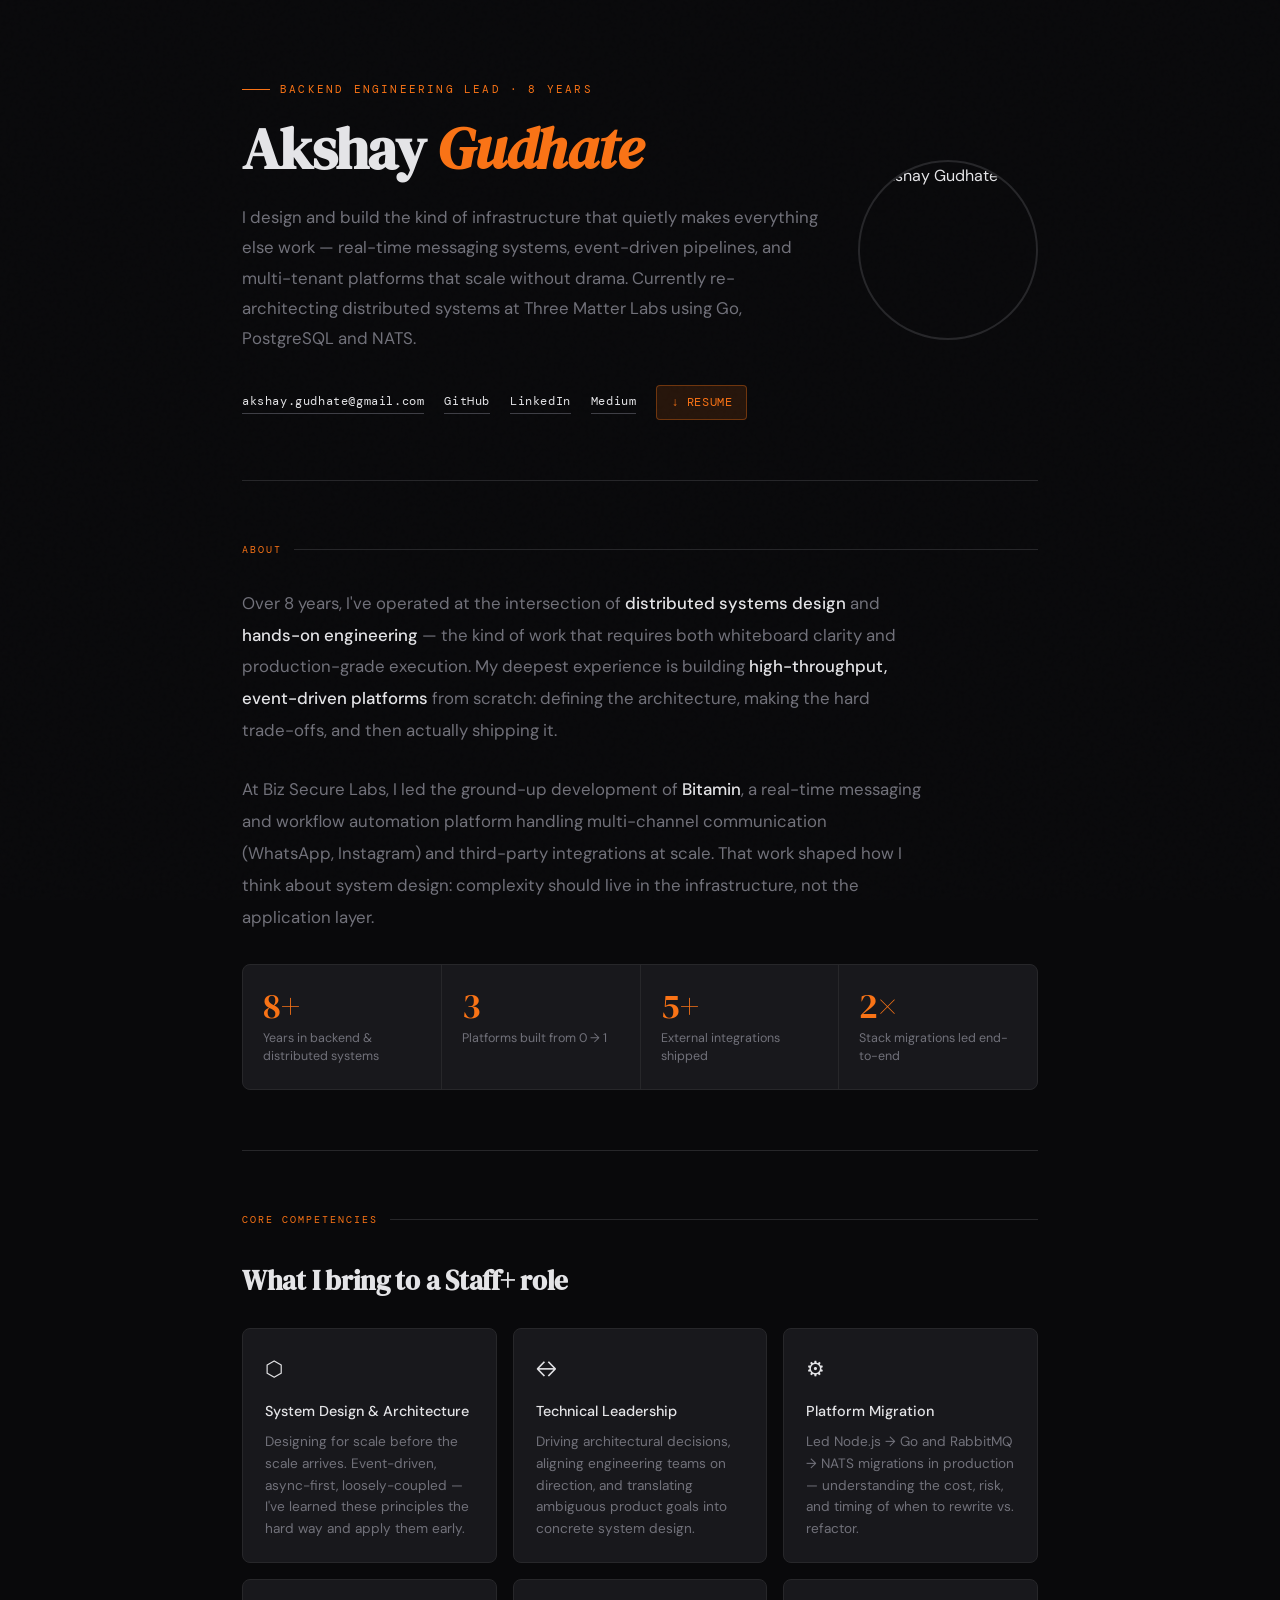
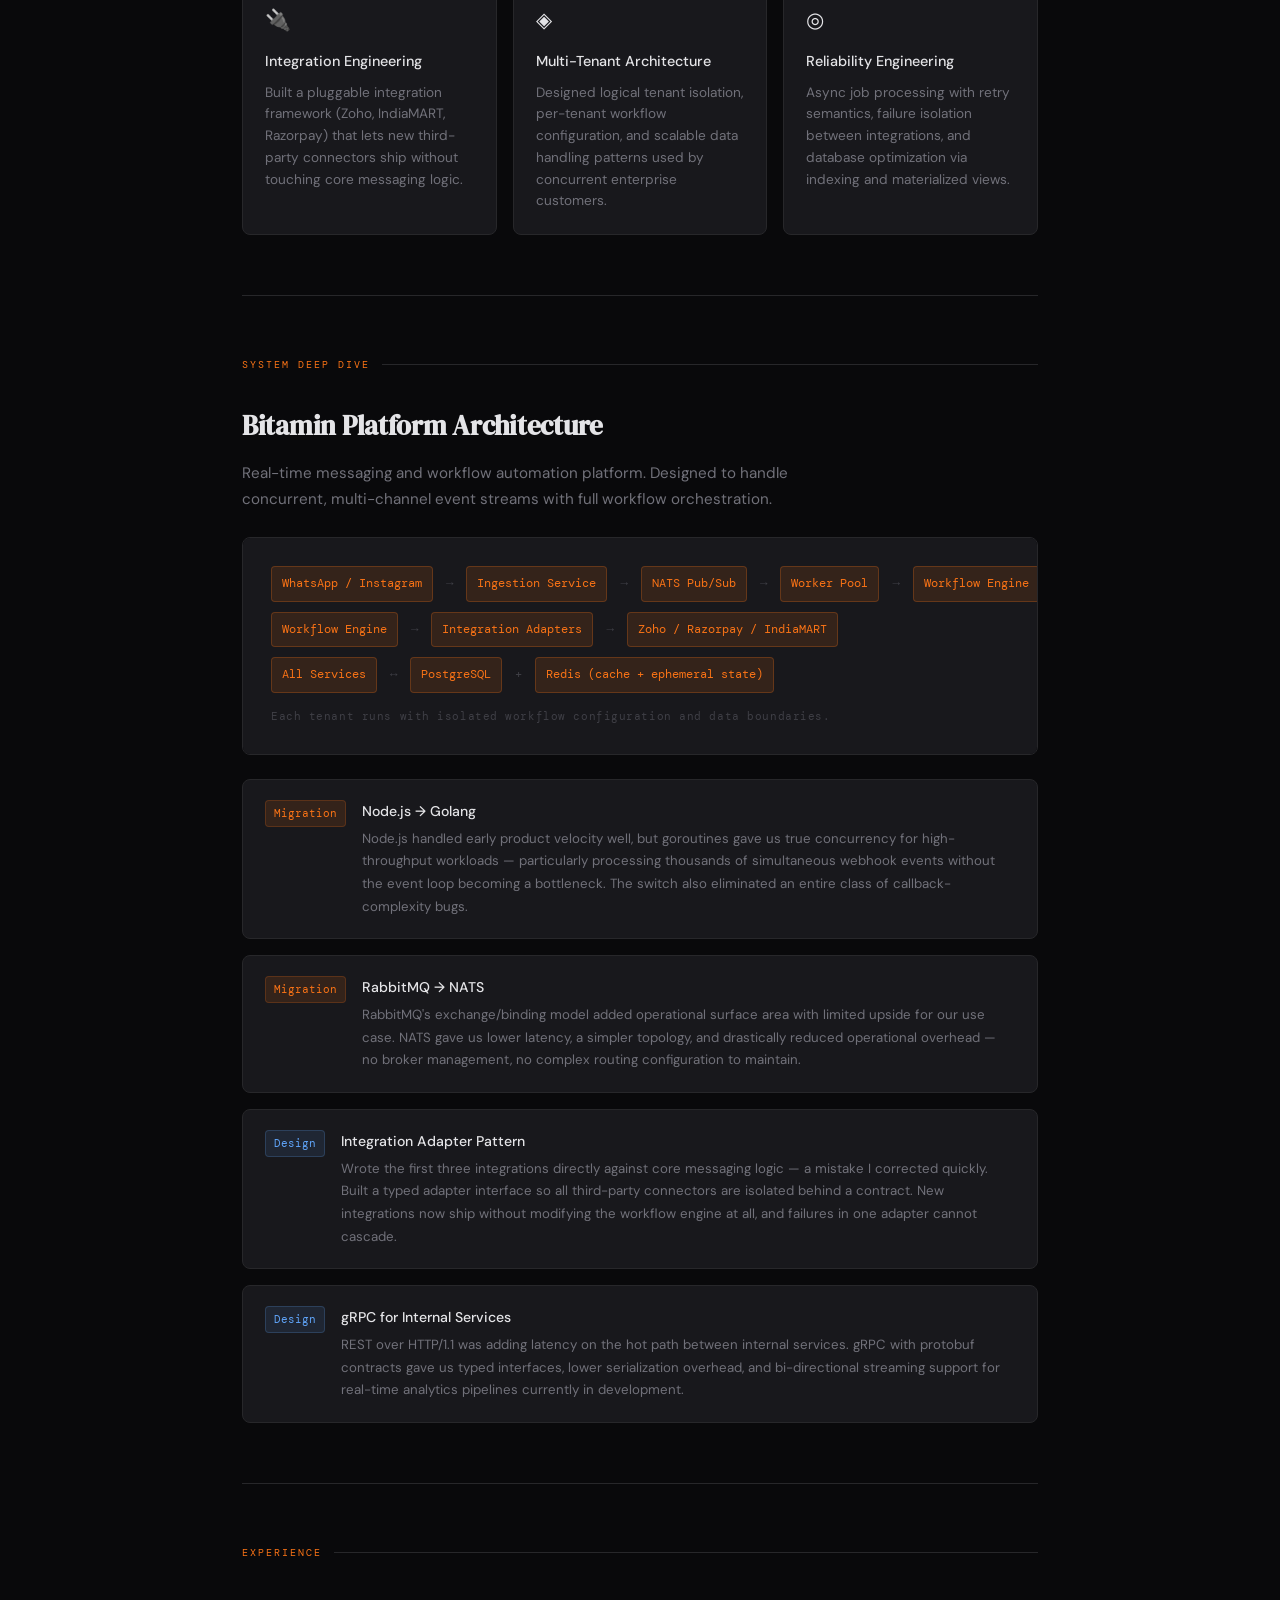
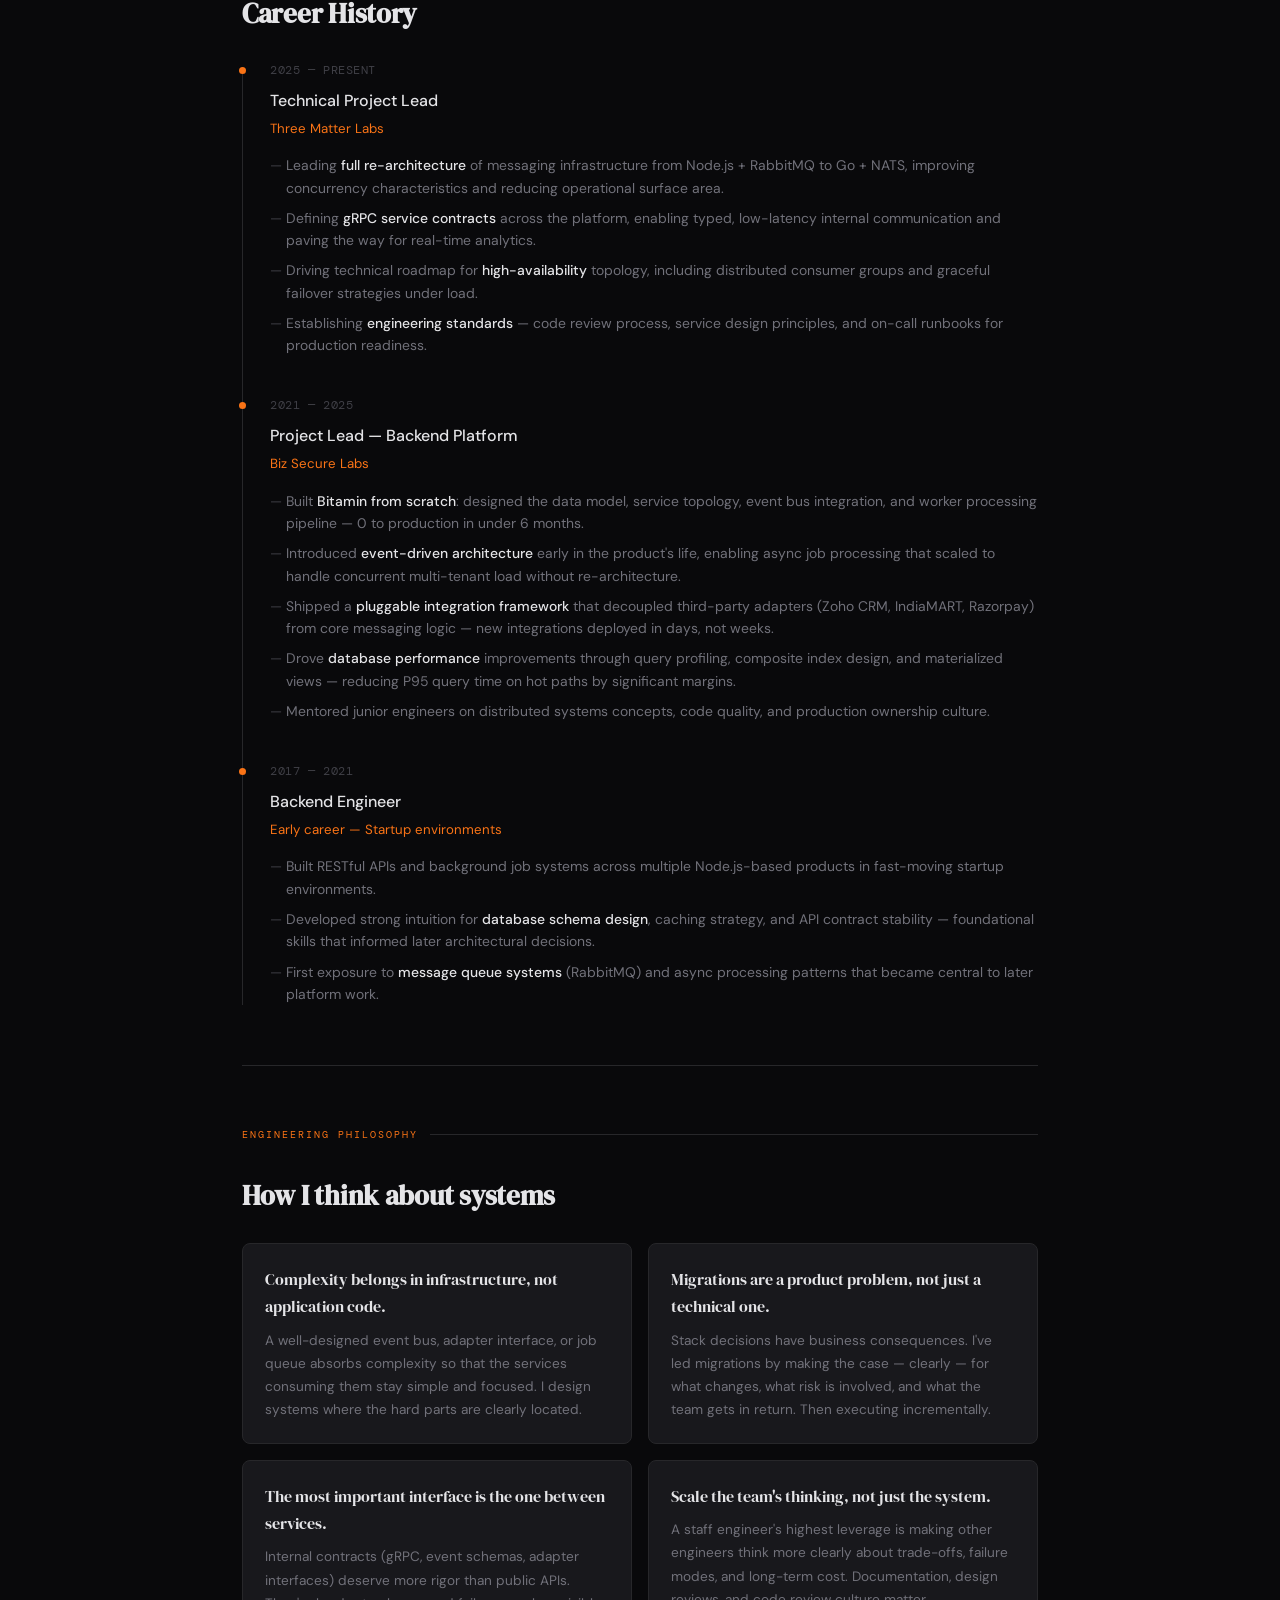
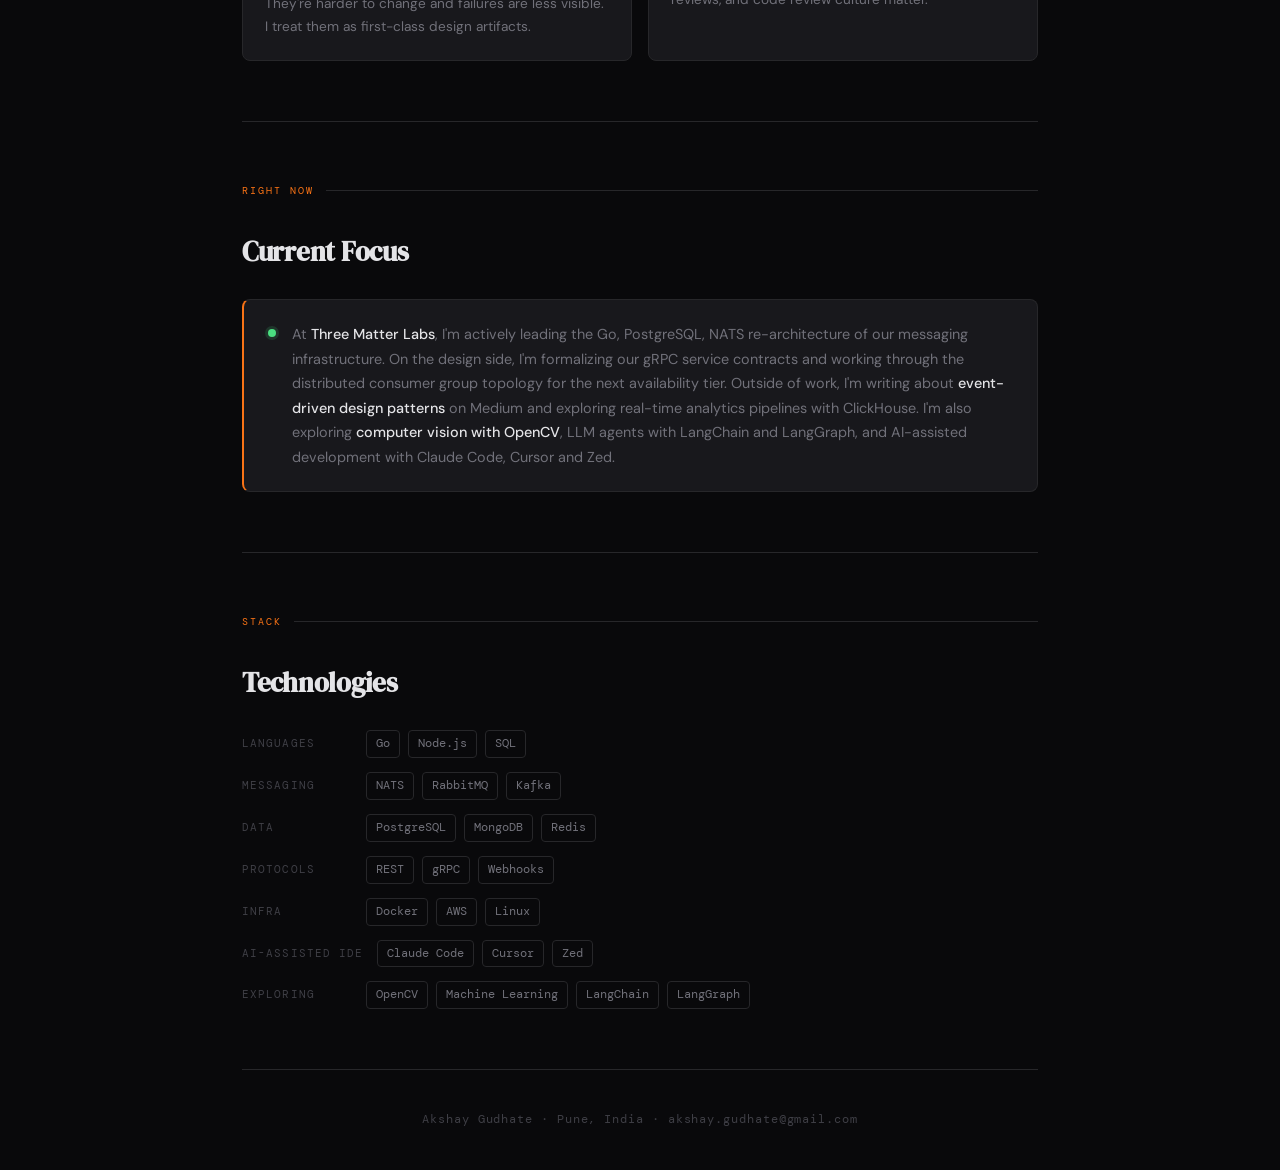
==== index.html @ 6dc081e9 "Update favicon and AI category in index.html" ====
<!DOCTYPE html>
<html lang="en">
<head>
  <meta charset="UTF-8" />
  <meta name="viewport" content="width=device-width, initial-scale=1.0"/>
  <title>Akshay Gudhate — Backend Engineering Lead</title>
    <!-- favicon here -->
    <link rel="icon" type="image/png"
        href="[data-uri]" />
    <link
        href="https://fonts.googleapis.com/css2?family=DM+Serif+Display:ital@0;1&family=DM+Mono:wght@400;500&family=DM+Sans:wght@300;400;500&display=swap"
        rel="stylesheet">
  
  <style>
    :root {
      --bg: #09090b;
      --surface: #111114;
      --card: #18181c;
      --border: #27272a;
      --text: #e4e4e7;
      --muted: #71717a;
      --faint: #3f3f46;
      --accent: #f97316;
      --accent-dim: rgba(249, 115, 22, 0.12);
      --green: #4ade80;
      --blue: #60a5fa;
    }

    *, *::before, *::after { box-sizing: border-box; margin: 0; padding: 0; }

    html { scroll-behavior: smooth; }

    body {
      font-family: 'DM Sans', sans-serif;
      background: var(--bg);
      color: var(--text);
      line-height: 1.7;
      overflow-x: hidden;
    }

    /* ── NOISE TEXTURE ── */
    body::before {
      content: '';
      position: fixed;
      inset: 0;
      background-image: url("data:image/svg+xml,%3Csvg viewBox='0 0 256 256' xmlns='http://www.w3.org/2000/svg'%3E%3Cfilter id='noise'%3E%3CfeTurbulence type='fractalNoise' baseFrequency='0.9' numOctaves='4' stitchTiles='stitch'/%3E%3C/filter%3E%3Crect width='100%25' height='100%25' filter='url(%23noise)' opacity='0.04'/%3E%3C/svg%3E");
      pointer-events: none;
      z-index: 0;
      opacity: 0.4;
    }

    /* ── LAYOUT ── */
    .container {
      max-width: 860px;
      margin: 0 auto;
      padding: 0 32px;
      position: relative;
      z-index: 1;
    }

    /* ── HERO ── */
    .hero {
      padding: 80px 0 60px;
      border-bottom: 1px solid var(--border);
    }

    .hero-eyebrow {
      font-family: 'DM Mono', monospace;
      font-size: 11px;
      letter-spacing: 0.2em;
      text-transform: uppercase;
      color: var(--accent);
      margin-bottom: 18px;
      display: flex;
      align-items: center;
      gap: 10px;
    }

    .hero-eyebrow::before {
      content: '';
      display: inline-block;
      width: 28px;
      height: 1px;
      background: var(--accent);
    }

    h1 {
      font-family: 'DM Serif Display', serif;
      font-size: clamp(2.4rem, 5vw, 3.6rem);
      line-height: 1.1;
      color: var(--text);
      margin-bottom: 22px;
      letter-spacing: -0.02em;
    }

    h1 em {
      font-style: italic;
      color: var(--accent);
    }

    .hero-desc {
      font-size: 1.05rem;
      color: var(--muted);
      max-width: 580px;
      margin-bottom: 32px;
      line-height: 1.8;
    }

    .hero-links {
      display: flex;
      gap: 20px;
      flex-wrap: wrap;
      align-items: center;
    }

    .hero-links a {
      font-family: 'DM Mono', monospace;
      font-size: 12px;
      color: var(--text);
      text-decoration: none;
      letter-spacing: 0.05em;
      border-bottom: 1px solid var(--faint);
      padding-bottom: 2px;
      transition: color 0.2s, border-color 0.2s;
    }

    .hero-links a:hover {
      color: var(--accent);
      border-color: var(--accent);
    }

    /* ── RESUME BUTTON ── */
    .resume-btn {
      font-family: 'DM Mono', monospace;
      font-size: 11px;
      letter-spacing: 0.1em;
      text-transform: uppercase;
      color: var(--accent) !important;
      border: 1px solid rgba(249, 115, 22, 0.35) !important;
      border-bottom: 1px solid rgba(249, 115, 22, 0.35) !important;
      border-radius: 4px;
      padding: 6px 14px 6px !important;
      background: var(--accent-dim);
      transition: background 0.2s, border-color 0.2s !important;
    }

    .resume-btn:hover {
      background: rgba(249, 115, 22, 0.2) !important;
      border-color: var(--accent) !important;
      color: var(--accent) !important;
    }

    /* ── SECTION HEADS ── */
    section { padding: 60px 0; border-bottom: 1px solid var(--border); }
    section:last-child { border-bottom: none; }

    .section-label {
      font-family: 'DM Mono', monospace;
      font-size: 10px;
      letter-spacing: 0.2em;
      text-transform: uppercase;
      color: var(--accent);
      margin-bottom: 30px;
      display: flex;
      align-items: center;
      gap: 12px;
    }

    .section-label::after {
      content: '';
      flex: 1;
      height: 1px;
      background: var(--border);
    }

    h2 {
      font-family: 'DM Serif Display', serif;
      font-size: 1.7rem;
      color: var(--text);
      margin-bottom: 12px;
      letter-spacing: -0.01em;
    }

    h3 {
      font-size: 0.95rem;
      font-weight: 500;
      color: var(--text);
      margin-bottom: 6px;
    }

    p { color: var(--muted); font-size: 0.95rem; }

    /* ── SUMMARY ── */
    .summary-text {
      font-size: 1.05rem;
      color: var(--muted);
      line-height: 1.9;
      max-width: 680px;
    }

    .summary-text strong { color: var(--text); font-weight: 500; }

    /* ── IMPACT STATS ── */
    .stats-grid {
      display: grid;
      grid-template-columns: repeat(auto-fit, minmax(180px, 1fr));
      gap: 1px;
      background: var(--border);
      border: 1px solid var(--border);
      border-radius: 8px;
      overflow: hidden;
      margin-top: 30px;
    }

    .stat {
      background: var(--card);
      padding: 24px 20px;
      position: relative;
    }

    .stat-num {
      font-family: 'DM Serif Display', serif;
      font-size: 2.2rem;
      color: var(--accent);
      line-height: 1;
      margin-bottom: 6px;
    }

    .stat-label {
      font-size: 0.78rem;
      color: var(--muted);
      line-height: 1.4;
    }

    /* ── PILLARS ── */
    .pillars {
      display: grid;
      grid-template-columns: repeat(auto-fit, minmax(240px, 1fr));
      gap: 16px;
      margin-top: 24px;
    }

    .pillar {
      background: var(--card);
      border: 1px solid var(--border);
      border-radius: 8px;
      padding: 22px;
      position: relative;
      overflow: hidden;
      transition: border-color 0.2s;
    }

    .pillar:hover { border-color: var(--faint); }

    .pillar-icon {
      font-size: 1.3rem;
      margin-bottom: 12px;
    }

    .pillar h3 { font-size: 0.9rem; margin-bottom: 8px; }

    .pillar p { font-size: 0.85rem; line-height: 1.6; }

    /* ── ARCHITECTURE ── */
    .arch-flow {
      background: var(--card);
      border: 1px solid var(--border);
      border-radius: 8px;
      padding: 28px;
      margin-top: 24px;
      overflow-x: auto;
    }

    .flow-line {
      font-family: 'DM Mono', monospace;
      font-size: 0.78rem;
      color: var(--muted);
      line-height: 2.4;
      white-space: nowrap;
    }

    .flow-line .node {
      display: inline-block;
      background: var(--accent-dim);
      color: var(--accent);
      border: 1px solid rgba(249, 115, 22, 0.25);
      border-radius: 4px;
      padding: 3px 10px;
      font-size: 0.72rem;
    }

    .flow-line .arrow {
      color: var(--faint);
      margin: 0 6px;
    }

    .flow-label {
      font-family: 'DM Mono', monospace;
      font-size: 0.7rem;
      color: var(--faint);
      margin-top: 14px;
      letter-spacing: 0.05em;
    }

    /* ── DECISIONS TABLE ── */
    .decisions {
      margin-top: 24px;
      display: flex;
      flex-direction: column;
      gap: 16px;
    }

    .decision {
      background: var(--card);
      border: 1px solid var(--border);
      border-radius: 8px;
      padding: 20px 22px;
      display: grid;
      grid-template-columns: auto 1fr;
      gap: 16px;
      align-items: start;
    }

    .decision-tag {
      font-family: 'DM Mono', monospace;
      font-size: 0.7rem;
      background: var(--accent-dim);
      color: var(--accent);
      border: 1px solid rgba(249, 115, 22, 0.2);
      border-radius: 4px;
      padding: 3px 8px;
      white-space: nowrap;
    }

    .decision-tag.neutral {
      background: rgba(96, 165, 250, 0.1);
      color: var(--blue);
      border-color: rgba(96, 165, 250, 0.2);
    }

    .decision h3 { font-size: 0.88rem; margin-bottom: 4px; }
    .decision p { font-size: 0.83rem; }

    /* ── EXPERIENCE ── */
    .timeline {
      margin-top: 24px;
      position: relative;
    }

    .timeline::before {
      content: '';
      position: absolute;
      left: 0;
      top: 6px;
      bottom: 0;
      width: 1px;
      background: var(--border);
    }

    .tl-item {
      padding-left: 28px;
      padding-bottom: 40px;
      position: relative;
    }

    .tl-item:last-child { padding-bottom: 0; }

    .tl-item::before {
      content: '';
      position: absolute;
      left: -3px;
      top: 6px;
      width: 7px;
      height: 7px;
      border-radius: 50%;
      background: var(--accent);
    }

    .tl-meta {
      font-family: 'DM Mono', monospace;
      font-size: 0.72rem;
      color: var(--faint);
      letter-spacing: 0.05em;
      margin-bottom: 6px;
    }

    .tl-title {
      font-size: 1rem;
      font-weight: 500;
      color: var(--text);
      margin-bottom: 4px;
    }

    .tl-company {
      font-size: 0.83rem;
      color: var(--accent);
      margin-bottom: 14px;
    }

    .tl-bullets {
      list-style: none;
      display: flex;
      flex-direction: column;
      gap: 8px;
    }

    .tl-bullets li {
      font-size: 0.87rem;
      color: var(--muted);
      padding-left: 16px;
      position: relative;
      line-height: 1.6;
    }

    .tl-bullets li::before {
      content: '—';
      position: absolute;
      left: 0;
      color: var(--faint);
    }

    .tl-bullets li strong { color: var(--text); font-weight: 500; }

    /* ── PHILOSOPHY ── */
    .philosophy-grid {
      display: grid;
      grid-template-columns: 1fr 1fr;
      gap: 16px;
      margin-top: 24px;
    }

    @media (max-width: 580px) {
      .philosophy-grid { grid-template-columns: 1fr; }
    }

    .philosophy-card {
      background: var(--card);
      border: 1px solid var(--border);
      border-radius: 8px;
      padding: 22px;
    }

    .philosophy-card h3 {
      font-family: 'DM Serif Display', serif;
      font-size: 1rem;
      font-weight: 400;
      color: var(--text);
      margin-bottom: 8px;
    }

    .philosophy-card p { font-size: 0.85rem; line-height: 1.7; }

    /* ── TECH STACK ── */
    .stack-groups {
      margin-top: 24px;
      display: flex;
      flex-direction: column;
      gap: 14px;
    }

    .stack-row {
      display: flex;
      align-items: baseline;
      gap: 14px;
      flex-wrap: wrap;
    }

    .stack-category {
      font-family: 'DM Mono', monospace;
      font-size: 0.68rem;
      color: var(--faint);
      letter-spacing: 0.1em;
      text-transform: uppercase;
      min-width: 110px;
    }

    .stack-tags {
      display: flex;
      gap: 8px;
      flex-wrap: wrap;
    }

    .tag {
      font-family: 'DM Mono', monospace;
      font-size: 0.73rem;
      color: var(--muted);
      border: 1px solid var(--border);
      border-radius: 4px;
      padding: 3px 9px;
      transition: color 0.15s, border-color 0.15s;
    }

    .tag:hover { color: var(--text); border-color: var(--faint); }

    /* ── CURRENTLY ── */
    .currently-box {
      background: var(--card);
      border: 1px solid var(--border);
      border-left: 2px solid var(--accent);
      border-radius: 8px;
      padding: 22px 24px;
      margin-top: 24px;
      display: flex;
      gap: 16px;
      align-items: flex-start;
    }

    .dot-live {
      width: 8px;
      height: 8px;
      border-radius: 50%;
      background: var(--green);
      box-shadow: 0 0 0 3px rgba(74, 222, 128, 0.15);
      margin-top: 7px;
      flex-shrink: 0;
      animation: pulse 2s infinite;
    }

    @keyframes pulse {
      0%, 100% { box-shadow: 0 0 0 3px rgba(74, 222, 128, 0.15); }
      50% { box-shadow: 0 0 0 6px rgba(74, 222, 128, 0.05); }
    }

    .currently-box p { font-size: 0.9rem; line-height: 1.7; }
    .currently-box strong { color: var(--text); font-weight: 500; }

    /* ── FOOTER ── */
    footer {
      padding: 40px 0;
      text-align: center;
    }

    footer p {
      font-family: 'DM Mono', monospace;
      font-size: 0.72rem;
      color: var(--faint);
      letter-spacing: 0.08em;
    }

    footer a { color: var(--faint); text-decoration: none; transition: color 0.2s; }
    footer a:hover { color: var(--accent); }

    /* ── FADE IN ── */
    @keyframes fadeUp {
      from { opacity: 0; transform: translateY(16px); }
      to   { opacity: 1; transform: translateY(0); }
    }

    .hero { animation: fadeUp 0.6s ease both; }
    section:nth-child(2) { animation: fadeUp 0.6s 0.1s ease both; }
    section:nth-child(3) { animation: fadeUp 0.6s 0.15s ease both; }
    section:nth-child(4) { animation: fadeUp 0.6s 0.2s ease both; }
    section:nth-child(5) { animation: fadeUp 0.6s 0.25s ease both; }

    @media (max-width: 640px) {
      body { padding: 0; }
      .container { padding: 0 20px; }
      .hero { padding: 50px 0 40px; }
      section { padding: 44px 0; }
      .stats-grid { grid-template-columns: 1fr 1fr; }
    }
  </style>
</head>
<body>

<div class="container">

  <!-- HERO -->
  <div class="hero">
    <div style="display:flex;align-items:center;justify-content:space-between;gap:40px;flex-wrap:wrap;">
      <div style="flex:1;min-width:260px;">
        <div class="hero-eyebrow">Backend Engineering Lead · 8 Years</div>
        <h1>Akshay <em>Gudhate</em></h1>
        <p class="hero-desc">
          I design and build the kind of infrastructure that quietly makes everything else work — real-time messaging systems, event-driven pipelines, and multi-tenant platforms that scale without drama. Currently re-architecting distributed systems at Three Matter Labs using Go, PostgreSQL and NATS.
        </p>
        <div class="hero-links">
          <a href="mailto:akshay.gudhate@gmail.com">akshay.gudhate@gmail.com</a>
          <a href="https://github.com/akshayGudhate" target="_blank">GitHub</a>
          <a href="https://www.linkedin.com/in/akshay-gudhate/" target="_blank">LinkedIn</a>
          <a href="https://medium.com/@akshaygudhate" target="_blank">Medium</a>
          <a href="https://drive.google.com/file/d/1PpCX9nBve4YOYpo0bK9APBf0AA8yxDBO/view?usp=drive_link" target="_blank" class="resume-btn">↓ Resume</a>
        </div>
      </div>
      <!-- PHOTO: replace src below with your original base64 photo, or keep profile.jpg next to this file -->
      <img src="profile.jpg" alt="Akshay Gudhate" style="width:180px;height:180px;border-radius:50%;object-fit:cover;object-position:center top;border:2px solid var(--border);flex-shrink:0;">
    </div>
  </div>

  <!-- SUMMARY -->
  <section>
    <div class="section-label">About</div>
    <p class="summary-text">
      Over 8 years, I've operated at the intersection of <strong>distributed systems design</strong> and <strong>hands-on engineering</strong> — the kind of work that requires both whiteboard clarity and production-grade execution. My deepest experience is building <strong>high-throughput, event-driven platforms</strong> from scratch: defining the architecture, making the hard trade-offs, and then actually shipping it.
    </p>
    <br/>
    <p class="summary-text">
      At Biz Secure Labs, I led the ground-up development of <strong>Bitamin</strong>, a real-time messaging and workflow automation platform handling multi-channel communication (WhatsApp, Instagram) and third-party integrations at scale. That work shaped how I think about system design: complexity should live in the infrastructure, not the application layer.
    </p>

    <div class="stats-grid">
      <div class="stat">
        <div class="stat-num">8+</div>
        <div class="stat-label">Years in backend & distributed systems</div>
      </div>
      <div class="stat">
        <div class="stat-num">3</div>
        <div class="stat-label">Platforms built from 0 → 1</div>
      </div>
      <div class="stat">
        <div class="stat-num">5+</div>
        <div class="stat-label">External integrations shipped</div>
      </div>
      <div class="stat">
        <div class="stat-num">2×</div>
        <div class="stat-label">Stack migrations led end-to-end</div>
      </div>
    </div>
  </section>

  <!-- WHAT I BRING -->
  <section>
    <div class="section-label">Core Competencies</div>
    <h2>What I bring to a Staff+ role</h2>
    <div class="pillars">
      <div class="pillar">
        <div class="pillar-icon">⬡</div>
        <h3>System Design & Architecture</h3>
        <p>Designing for scale before the scale arrives. Event-driven, async-first, loosely-coupled — I've learned these principles the hard way and apply them early.</p>
      </div>
      <div class="pillar">
        <div class="pillar-icon">↔</div>
        <h3>Technical Leadership</h3>
        <p>Driving architectural decisions, aligning engineering teams on direction, and translating ambiguous product goals into concrete system design.</p>
      </div>
      <div class="pillar">
        <div class="pillar-icon">⚙</div>
        <h3>Platform Migration</h3>
        <p>Led Node.js → Go and RabbitMQ → NATS migrations in production — understanding the cost, risk, and timing of when to rewrite vs. refactor.</p>
      </div>
      <div class="pillar">
        <div class="pillar-icon">🔌</div>
        <h3>Integration Engineering</h3>
        <p>Built a pluggable integration framework (Zoho, IndiaMART, Razorpay) that lets new third-party connectors ship without touching core messaging logic.</p>
      </div>
      <div class="pillar">
        <div class="pillar-icon">◈</div>
        <h3>Multi-Tenant Architecture</h3>
        <p>Designed logical tenant isolation, per-tenant workflow configuration, and scalable data handling patterns used by concurrent enterprise customers.</p>
      </div>
      <div class="pillar">
        <div class="pillar-icon">◎</div>
        <h3>Reliability Engineering</h3>
        <p>Async job processing with retry semantics, failure isolation between integrations, and database optimization via indexing and materialized views.</p>
      </div>
    </div>
  </section>

  <!-- ARCHITECTURE -->
  <section>
    <div class="section-label">System Deep Dive</div>
    <h2>Bitamin Platform Architecture</h2>
    <p style="margin-top: 8px; max-width: 600px;">Real-time messaging and workflow automation platform. Designed to handle concurrent, multi-channel event streams with full workflow orchestration.</p>

    <div class="arch-flow">
      <div class="flow-line">
        <span class="node">WhatsApp / Instagram</span>
        <span class="arrow">→</span>
        <span class="node">Ingestion Service</span>
        <span class="arrow">→</span>
        <span class="node">NATS Pub/Sub</span>
        <span class="arrow">→</span>
        <span class="node">Worker Pool</span>
        <span class="arrow">→</span>
        <span class="node">Workflow Engine</span>
      </div>
      <div class="flow-line" style="margin-top: 10px;">
        <span class="node">Workflow Engine</span>
        <span class="arrow">→</span>
        <span class="node">Integration Adapters</span>
        <span class="arrow">→</span>
        <span class="node">Zoho / Razorpay / IndiaMART</span>
      </div>
      <div class="flow-line" style="margin-top: 10px;">
        <span class="node">All Services</span>
        <span class="arrow">↔</span>
        <span class="node">PostgreSQL</span>
        <span class="arrow">+</span>
        <span class="node">Redis (cache + ephemeral state)</span>
      </div>
      <div class="flow-label">Each tenant runs with isolated workflow configuration and data boundaries.</div>
    </div>

    <div class="decisions">

      <div class="decision">
        <span class="decision-tag">Migration</span>
        <div>
          <h3>Node.js → Golang</h3>
          <p>Node.js handled early product velocity well, but goroutines gave us true concurrency for high-throughput workloads — particularly processing thousands of simultaneous webhook events without the event loop becoming a bottleneck. The switch also eliminated an entire class of callback-complexity bugs.</p>
        </div>
      </div>

      <div class="decision">
        <span class="decision-tag">Migration</span>
        <div>
          <h3>RabbitMQ → NATS</h3>
          <p>RabbitMQ's exchange/binding model added operational surface area with limited upside for our use case. NATS gave us lower latency, a simpler topology, and drastically reduced operational overhead — no broker management, no complex routing configuration to maintain.</p>
        </div>
      </div>

      <div class="decision">
        <span class="decision-tag neutral">Design</span>
        <div>
          <h3>Integration Adapter Pattern</h3>
          <p>Wrote the first three integrations directly against core messaging logic — a mistake I corrected quickly. Built a typed adapter interface so all third-party connectors are isolated behind a contract. New integrations now ship without modifying the workflow engine at all, and failures in one adapter cannot cascade.</p>
        </div>
      </div>

      <div class="decision">
        <span class="decision-tag neutral">Design</span>
        <div>
          <h3>gRPC for Internal Services</h3>
          <p>REST over HTTP/1.1 was adding latency on the hot path between internal services. gRPC with protobuf contracts gave us typed interfaces, lower serialization overhead, and bi-directional streaming support for real-time analytics pipelines currently in development.</p>
        </div>
      </div>

    </div>
  </section>

  <!-- EXPERIENCE -->
  <section>
    <div class="section-label">Experience</div>
    <h2>Career History</h2>

    <div class="timeline">

      <div class="tl-item">
        <div class="tl-meta">2025 — PRESENT</div>
        <div class="tl-title">Technical Project Lead</div>
        <div class="tl-company">Three Matter Labs</div>
        <ul class="tl-bullets">
          <li>Leading <strong>full re-architecture</strong> of messaging infrastructure from Node.js + RabbitMQ to Go + NATS, improving concurrency characteristics and reducing operational surface area.</li>
          <li>Defining <strong>gRPC service contracts</strong> across the platform, enabling typed, low-latency internal communication and paving the way for real-time analytics.</li>
          <li>Driving technical roadmap for <strong>high-availability</strong> topology, including distributed consumer groups and graceful failover strategies under load.</li>
          <li>Establishing <strong>engineering standards</strong> — code review process, service design principles, and on-call runbooks for production readiness.</li>
        </ul>
      </div>

      <div class="tl-item">
        <div class="tl-meta">2021 — 2025</div>
        <div class="tl-title">Project Lead — Backend Platform</div>
        <div class="tl-company">Biz Secure Labs</div>
        <ul class="tl-bullets">
          <li>Built <strong>Bitamin from scratch</strong>: designed the data model, service topology, event bus integration, and worker processing pipeline — 0 to production in under 6 months.</li>
          <li>Introduced <strong>event-driven architecture</strong> early in the product's life, enabling async job processing that scaled to handle concurrent multi-tenant load without re-architecture.</li>
          <li>Shipped a <strong>pluggable integration framework</strong> that decoupled third-party adapters (Zoho CRM, IndiaMART, Razorpay) from core messaging logic — new integrations deployed in days, not weeks.</li>
          <li>Drove <strong>database performance</strong> improvements through query profiling, composite index design, and materialized views — reducing P95 query time on hot paths by significant margins.</li>
          <li>Mentored junior engineers on distributed systems concepts, code quality, and production ownership culture.</li>
        </ul>
      </div>

      <div class="tl-item">
        <div class="tl-meta">2017 — 2021</div>
        <div class="tl-title">Backend Engineer</div>
        <div class="tl-company">Early career — Startup environments</div>
        <ul class="tl-bullets">
          <li>Built RESTful APIs and background job systems across multiple Node.js-based products in fast-moving startup environments.</li>
          <li>Developed strong intuition for <strong>database schema design</strong>, caching strategy, and API contract stability — foundational skills that informed later architectural decisions.</li>
          <li>First exposure to <strong>message queue systems</strong> (RabbitMQ) and async processing patterns that became central to later platform work.</li>
        </ul>
      </div>

    </div>
  </section>

  <!-- PHILOSOPHY -->
  <section>
    <div class="section-label">Engineering Philosophy</div>
    <h2>How I think about systems</h2>
    <div class="philosophy-grid">
      <div class="philosophy-card">
        <h3>Complexity belongs in infrastructure, not application code.</h3>
        <p>A well-designed event bus, adapter interface, or job queue absorbs complexity so that the services consuming them stay simple and focused. I design systems where the hard parts are clearly located.</p>
      </div>
      <div class="philosophy-card">
        <h3>Migrations are a product problem, not just a technical one.</h3>
        <p>Stack decisions have business consequences. I've led migrations by making the case — clearly — for what changes, what risk is involved, and what the team gets in return. Then executing incrementally.</p>
      </div>
      <div class="philosophy-card">
        <h3>The most important interface is the one between services.</h3>
        <p>Internal contracts (gRPC, event schemas, adapter interfaces) deserve more rigor than public APIs. They're harder to change and failures are less visible. I treat them as first-class design artifacts.</p>
      </div>
      <div class="philosophy-card">
        <h3>Scale the team's thinking, not just the system.</h3>
        <p>A staff engineer's highest leverage is making other engineers think more clearly about trade-offs, failure modes, and long-term cost. Documentation, design reviews, and code review culture matter.</p>
      </div>
    </div>
  </section>

  <!-- CURRENTLY -->
  <section>
    <div class="section-label">Right Now</div>
    <h2>Current Focus</h2>
    <div class="currently-box">
      <div class="dot-live"></div>
      <p>
        At <strong>Three Matter Labs</strong>, I'm actively leading the Go, PostgreSQL, NATS re-architecture of our messaging infrastructure. On the design side, I'm formalizing our gRPC service contracts and working through the distributed consumer group topology for the next availability tier. Outside of work, I'm writing about <strong>event-driven design patterns</strong> on Medium and exploring real-time analytics pipelines with ClickHouse. I'm also exploring <strong>computer vision with OpenCV</strong>, LLM agents with LangChain and LangGraph, and AI-assisted development with Claude Code, Cursor and Zed.
      </p>
    </div>
  </section>

  <!-- TECH STACK -->
  <section>
    <div class="section-label">Stack</div>
    <h2>Technologies</h2>
    <div class="stack-groups">
      <div class="stack-row">
        <span class="stack-category">Languages</span>
        <div class="stack-tags">
          <span class="tag">Go</span>
          <span class="tag">Node.js</span>
          <span class="tag">SQL</span>
        </div>
      </div>
      <div class="stack-row">
        <span class="stack-category">Messaging</span>
        <div class="stack-tags">
          <span class="tag">NATS</span>
          <span class="tag">RabbitMQ</span>
          <span class="tag">Kafka</span>
        </div>
      </div>
      <div class="stack-row">
        <span class="stack-category">Data</span>
        <div class="stack-tags">
          <span class="tag">PostgreSQL</span>
          <span class="tag">MongoDB</span>
          <span class="tag">Redis</span>
        </div>
      </div>
      <div class="stack-row">
        <span class="stack-category">Protocols</span>
        <div class="stack-tags">
          <span class="tag">REST</span>
          <span class="tag">gRPC</span>
          <span class="tag">Webhooks</span>
        </div>
      </div>
      <div class="stack-row">
        <span class="stack-category">Infra</span>
        <div class="stack-tags">
          <span class="tag">Docker</span>
          <span class="tag">AWS</span>
          <span class="tag">Linux</span>
        </div>
      </div>
      <div class="stack-row">
        <span class="stack-category">AI-Assisted IDE</span>
        <div class="stack-tags">
          <span class="tag">Claude Code</span>
          <span class="tag">Cursor</span>
          <span class="tag">Zed</span>
        </div>
      </div>
      <div class="stack-row">
        <span class="stack-category">Exploring</span>
        <div class="stack-tags">
          <span class="tag">OpenCV</span>
          <span class="tag">Machine Learning</span>
          <span class="tag">LangChain</span>
          <span class="tag">LangGraph</span>
        </div>
      </div>
    </div>
  </section>

  <!-- FOOTER -->
  <footer>
    <p>Akshay Gudhate · Pune, India · <a href="mailto:akshay.gudhate@gmail.com">akshay.gudhate@gmail.com</a></p>
  </footer>

</div>
</body>
</html>
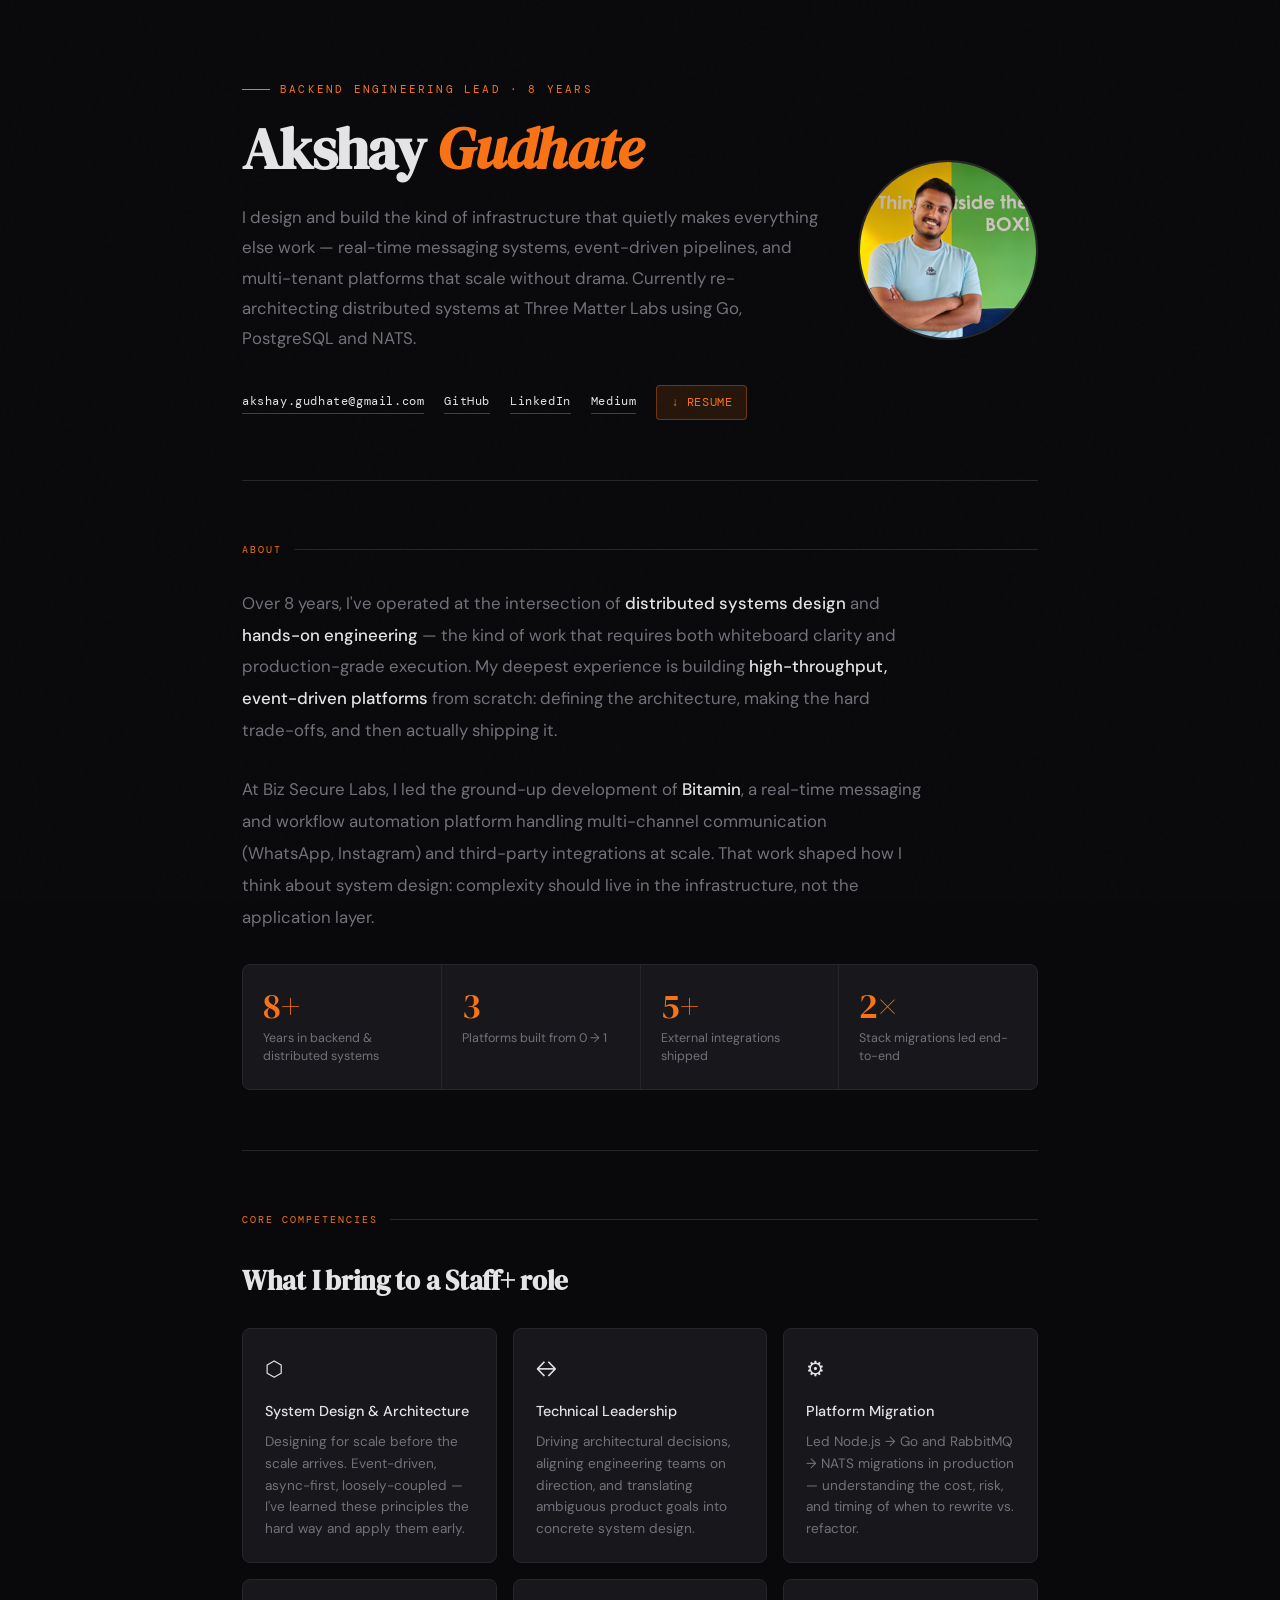
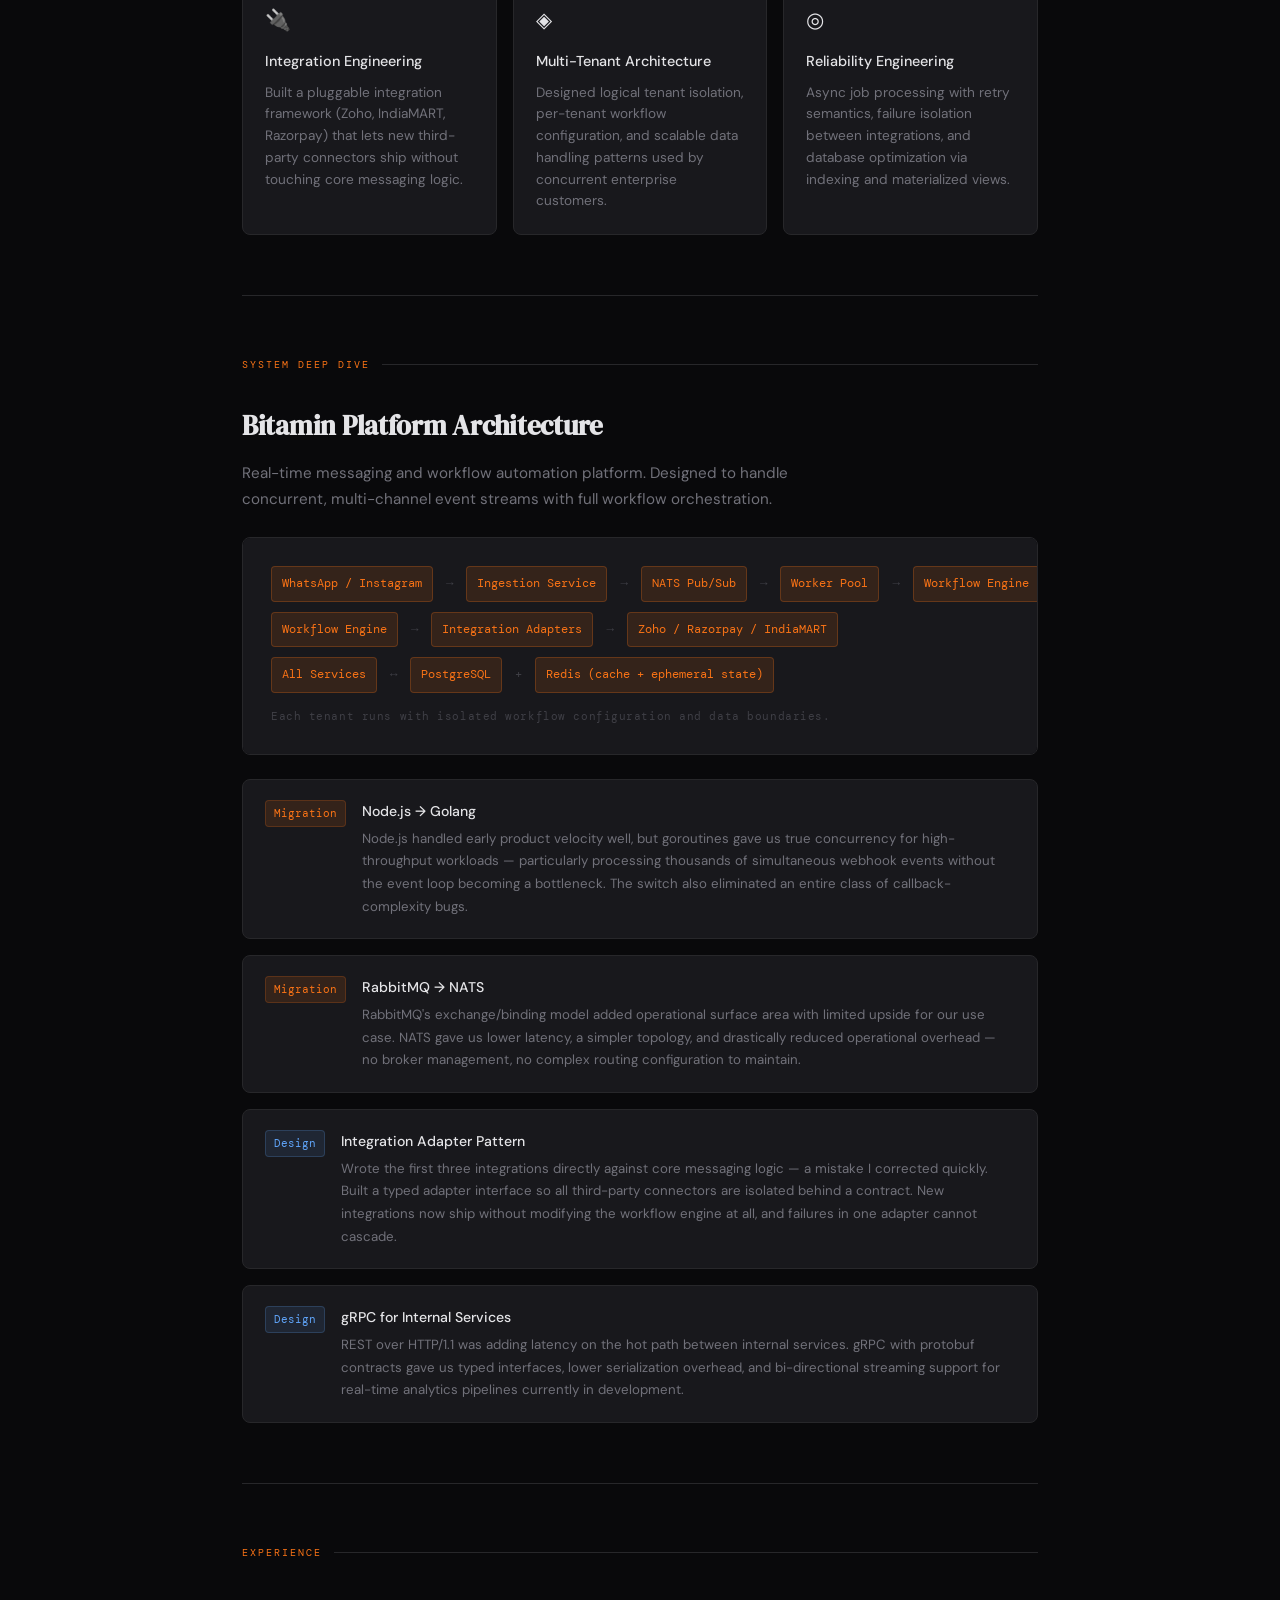
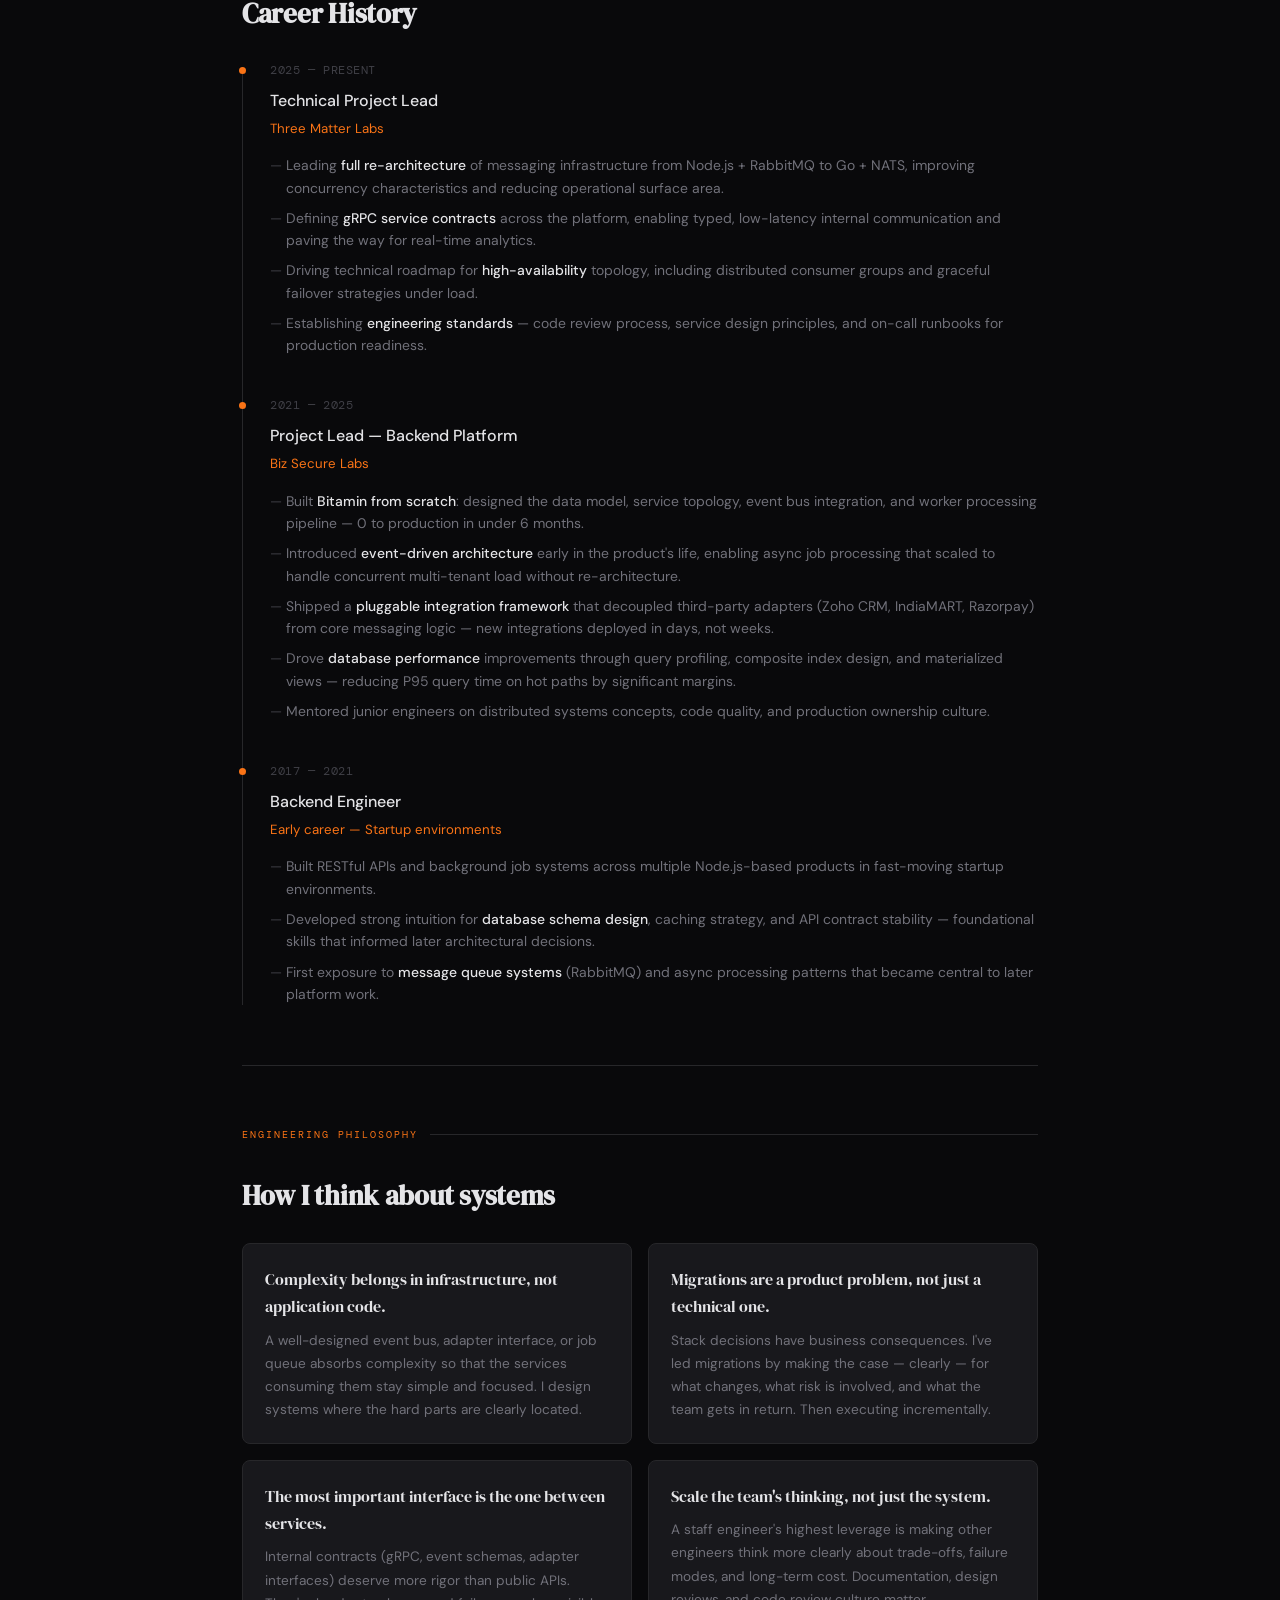
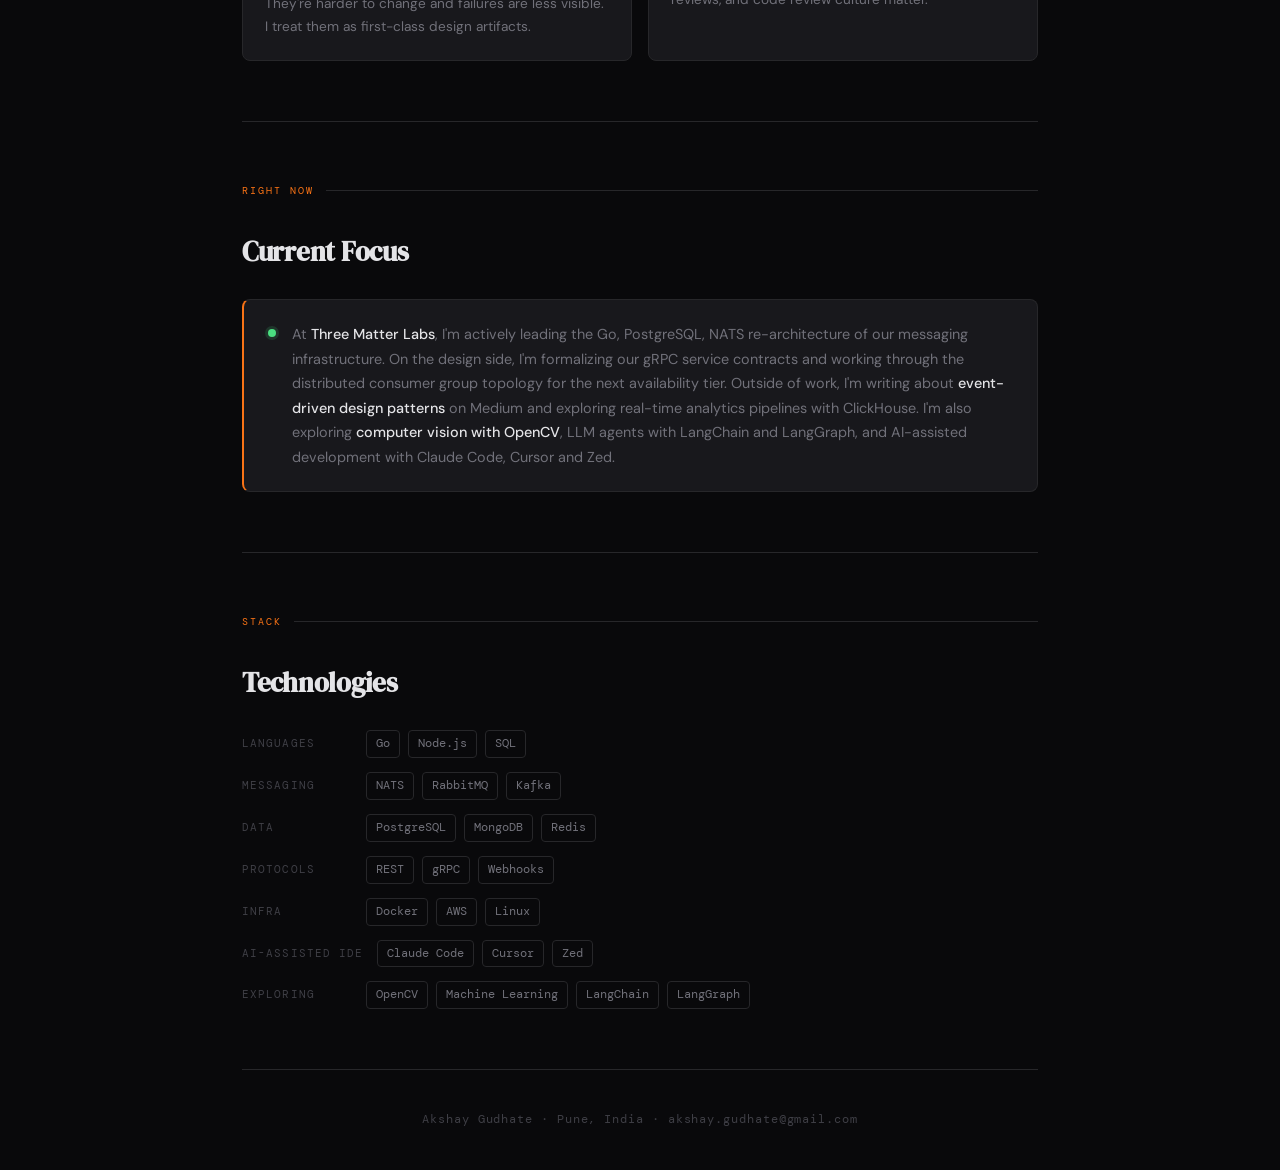
==== commit e9f9c85a: "Modify greeting output to 'Goodbye World'" ====
--- a/index.html
+++ b/index.html
@@ -1,885 +1,1051 @@
 <!DOCTYPE html>
 <html lang="en">
+
 <head>
-  <meta charset="UTF-8" />
-  <meta name="viewport" content="width=device-width, initial-scale=1.0"/>
-  <title>Akshay Gudhate — Backend Engineering Lead</title>
-    <!-- favicon here -->
-    <link rel="icon" type="image/png"
-        href="[data-uri]" />
+    <meta charset="UTF-8" />
+    <meta name="viewport" content="width=device-width, initial-scale=1.0" />
+    <title>Akshay Gudhate — Backend Engineering Lead</title>
+    <link rel="icon" type="image/png" href="[data-uri]" />
     <link
         href="https://fonts.googleapis.com/css2?family=DM+Serif+Display:ital@0;1&family=DM+Mono:wght@400;500&family=DM+Sans:wght@300;400;500&display=swap"
         rel="stylesheet">
-  
-  <style>
-    :root {
-      --bg: #09090b;
-      --surface: #111114;
-      --card: #18181c;
-      --border: #27272a;
-      --text: #e4e4e7;
-      --muted: #71717a;
-      --faint: #3f3f46;
-      --accent: #f97316;
-      --accent-dim: rgba(249, 115, 22, 0.12);
-      --green: #4ade80;
-      --blue: #60a5fa;
-    }
-
-    *, *::before, *::after { box-sizing: border-box; margin: 0; padding: 0; }
-
-    html { scroll-behavior: smooth; }
-
-    body {
-      font-family: 'DM Sans', sans-serif;
-      background: var(--bg);
-      color: var(--text);
-      line-height: 1.7;
-      overflow-x: hidden;
-    }
-
-    /* ── NOISE TEXTURE ── */
-    body::before {
-      content: '';
-      position: fixed;
-      inset: 0;
-      background-image: url("data:image/svg+xml,%3Csvg viewBox='0 0 256 256' xmlns='http://www.w3.org/2000/svg'%3E%3Cfilter id='noise'%3E%3CfeTurbulence type='fractalNoise' baseFrequency='0.9' numOctaves='4' stitchTiles='stitch'/%3E%3C/filter%3E%3Crect width='100%25' height='100%25' filter='url(%23noise)' opacity='0.04'/%3E%3C/svg%3E");
-      pointer-events: none;
-      z-index: 0;
-      opacity: 0.4;
-    }
-
-    /* ── LAYOUT ── */
-    .container {
-      max-width: 860px;
-      margin: 0 auto;
-      padding: 0 32px;
-      position: relative;
-      z-index: 1;
-    }
-
-    /* ── HERO ── */
-    .hero {
-      padding: 80px 0 60px;
-      border-bottom: 1px solid var(--border);
-    }
-
-    .hero-eyebrow {
-      font-family: 'DM Mono', monospace;
-      font-size: 11px;
-      letter-spacing: 0.2em;
-      text-transform: uppercase;
-      color: var(--accent);
-      margin-bottom: 18px;
-      display: flex;
-      align-items: center;
-      gap: 10px;
-    }
-
-    .hero-eyebrow::before {
-      content: '';
-      display: inline-block;
-      width: 28px;
-      height: 1px;
-      background: var(--accent);
-    }
-
-    h1 {
-      font-family: 'DM Serif Display', serif;
-      font-size: clamp(2.4rem, 5vw, 3.6rem);
-      line-height: 1.1;
-      color: var(--text);
-      margin-bottom: 22px;
-      letter-spacing: -0.02em;
-    }
-
-    h1 em {
-      font-style: italic;
-      color: var(--accent);
-    }
-
-    .hero-desc {
-      font-size: 1.05rem;
-      color: var(--muted);
-      max-width: 580px;
-      margin-bottom: 32px;
-      line-height: 1.8;
-    }
-
-    .hero-links {
-      display: flex;
-      gap: 20px;
-      flex-wrap: wrap;
-      align-items: center;
-    }
-
-    .hero-links a {
-      font-family: 'DM Mono', monospace;
-      font-size: 12px;
-      color: var(--text);
-      text-decoration: none;
-      letter-spacing: 0.05em;
-      border-bottom: 1px solid var(--faint);
-      padding-bottom: 2px;
-      transition: color 0.2s, border-color 0.2s;
-    }
-
-    .hero-links a:hover {
-      color: var(--accent);
-      border-color: var(--accent);
-    }
-
-    /* ── RESUME BUTTON ── */
-    .resume-btn {
-      font-family: 'DM Mono', monospace;
-      font-size: 11px;
-      letter-spacing: 0.1em;
-      text-transform: uppercase;
-      color: var(--accent) !important;
-      border: 1px solid rgba(249, 115, 22, 0.35) !important;
-      border-bottom: 1px solid rgba(249, 115, 22, 0.35) !important;
-      border-radius: 4px;
-      padding: 6px 14px 6px !important;
-      background: var(--accent-dim);
-      transition: background 0.2s, border-color 0.2s !important;
-    }
-
-    .resume-btn:hover {
-      background: rgba(249, 115, 22, 0.2) !important;
-      border-color: var(--accent) !important;
-      color: var(--accent) !important;
-    }
-
-    /* ── SECTION HEADS ── */
-    section { padding: 60px 0; border-bottom: 1px solid var(--border); }
-    section:last-child { border-bottom: none; }
-
-    .section-label {
-      font-family: 'DM Mono', monospace;
-      font-size: 10px;
-      letter-spacing: 0.2em;
-      text-transform: uppercase;
-      color: var(--accent);
-      margin-bottom: 30px;
-      display: flex;
-      align-items: center;
-      gap: 12px;
-    }
-
-    .section-label::after {
-      content: '';
-      flex: 1;
-      height: 1px;
-      background: var(--border);
-    }
-
-    h2 {
-      font-family: 'DM Serif Display', serif;
-      font-size: 1.7rem;
-      color: var(--text);
-      margin-bottom: 12px;
-      letter-spacing: -0.01em;
-    }
-
-    h3 {
-      font-size: 0.95rem;
-      font-weight: 500;
-      color: var(--text);
-      margin-bottom: 6px;
-    }
-
-    p { color: var(--muted); font-size: 0.95rem; }
-
-    /* ── SUMMARY ── */
-    .summary-text {
-      font-size: 1.05rem;
-      color: var(--muted);
-      line-height: 1.9;
-      max-width: 680px;
-    }
-
-    .summary-text strong { color: var(--text); font-weight: 500; }
-
-    /* ── IMPACT STATS ── */
-    .stats-grid {
-      display: grid;
-      grid-template-columns: repeat(auto-fit, minmax(180px, 1fr));
-      gap: 1px;
-      background: var(--border);
-      border: 1px solid var(--border);
-      border-radius: 8px;
-      overflow: hidden;
-      margin-top: 30px;
-    }
-
-    .stat {
-      background: var(--card);
-      padding: 24px 20px;
-      position: relative;
-    }
-
-    .stat-num {
-      font-family: 'DM Serif Display', serif;
-      font-size: 2.2rem;
-      color: var(--accent);
-      line-height: 1;
-      margin-bottom: 6px;
-    }
-
-    .stat-label {
-      font-size: 0.78rem;
-      color: var(--muted);
-      line-height: 1.4;
-    }
-
-    /* ── PILLARS ── */
-    .pillars {
-      display: grid;
-      grid-template-columns: repeat(auto-fit, minmax(240px, 1fr));
-      gap: 16px;
-      margin-top: 24px;
-    }
-
-    .pillar {
-      background: var(--card);
-      border: 1px solid var(--border);
-      border-radius: 8px;
-      padding: 22px;
-      position: relative;
-      overflow: hidden;
-      transition: border-color 0.2s;
-    }
-
-    .pillar:hover { border-color: var(--faint); }
-
-    .pillar-icon {
-      font-size: 1.3rem;
-      margin-bottom: 12px;
-    }
-
-    .pillar h3 { font-size: 0.9rem; margin-bottom: 8px; }
-
-    .pillar p { font-size: 0.85rem; line-height: 1.6; }
-
-    /* ── ARCHITECTURE ── */
-    .arch-flow {
-      background: var(--card);
-      border: 1px solid var(--border);
-      border-radius: 8px;
-      padding: 28px;
-      margin-top: 24px;
-      overflow-x: auto;
-    }
-
-    .flow-line {
-      font-family: 'DM Mono', monospace;
-      font-size: 0.78rem;
-      color: var(--muted);
-      line-height: 2.4;
-      white-space: nowrap;
-    }
-
-    .flow-line .node {
-      display: inline-block;
-      background: var(--accent-dim);
-      color: var(--accent);
-      border: 1px solid rgba(249, 115, 22, 0.25);
-      border-radius: 4px;
-      padding: 3px 10px;
-      font-size: 0.72rem;
-    }
-
-    .flow-line .arrow {
-      color: var(--faint);
-      margin: 0 6px;
-    }
-
-    .flow-label {
-      font-family: 'DM Mono', monospace;
-      font-size: 0.7rem;
-      color: var(--faint);
-      margin-top: 14px;
-      letter-spacing: 0.05em;
-    }
-
-    /* ── DECISIONS TABLE ── */
-    .decisions {
-      margin-top: 24px;
-      display: flex;
-      flex-direction: column;
-      gap: 16px;
-    }
-
-    .decision {
-      background: var(--card);
-      border: 1px solid var(--border);
-      border-radius: 8px;
-      padding: 20px 22px;
-      display: grid;
-      grid-template-columns: auto 1fr;
-      gap: 16px;
-      align-items: start;
-    }
-
-    .decision-tag {
-      font-family: 'DM Mono', monospace;
-      font-size: 0.7rem;
-      background: var(--accent-dim);
-      color: var(--accent);
-      border: 1px solid rgba(249, 115, 22, 0.2);
-      border-radius: 4px;
-      padding: 3px 8px;
-      white-space: nowrap;
-    }
-
-    .decision-tag.neutral {
-      background: rgba(96, 165, 250, 0.1);
-      color: var(--blue);
-      border-color: rgba(96, 165, 250, 0.2);
-    }
-
-    .decision h3 { font-size: 0.88rem; margin-bottom: 4px; }
-    .decision p { font-size: 0.83rem; }
-
-    /* ── EXPERIENCE ── */
-    .timeline {
-      margin-top: 24px;
-      position: relative;
-    }
-
-    .timeline::before {
-      content: '';
-      position: absolute;
-      left: 0;
-      top: 6px;
-      bottom: 0;
-      width: 1px;
-      background: var(--border);
-    }
-
-    .tl-item {
-      padding-left: 28px;
-      padding-bottom: 40px;
-      position: relative;
-    }
-
-    .tl-item:last-child { padding-bottom: 0; }
-
-    .tl-item::before {
-      content: '';
-      position: absolute;
-      left: -3px;
-      top: 6px;
-      width: 7px;
-      height: 7px;
-      border-radius: 50%;
-      background: var(--accent);
-    }
-
-    .tl-meta {
-      font-family: 'DM Mono', monospace;
-      font-size: 0.72rem;
-      color: var(--faint);
-      letter-spacing: 0.05em;
-      margin-bottom: 6px;
-    }
-
-    .tl-title {
-      font-size: 1rem;
-      font-weight: 500;
-      color: var(--text);
-      margin-bottom: 4px;
-    }
-
-    .tl-company {
-      font-size: 0.83rem;
-      color: var(--accent);
-      margin-bottom: 14px;
-    }
-
-    .tl-bullets {
-      list-style: none;
-      display: flex;
-      flex-direction: column;
-      gap: 8px;
-    }
-
-    .tl-bullets li {
-      font-size: 0.87rem;
-      color: var(--muted);
-      padding-left: 16px;
-      position: relative;
-      line-height: 1.6;
-    }
-
-    .tl-bullets li::before {
-      content: '—';
-      position: absolute;
-      left: 0;
-      color: var(--faint);
-    }
-
-    .tl-bullets li strong { color: var(--text); font-weight: 500; }
-
-    /* ── PHILOSOPHY ── */
-    .philosophy-grid {
-      display: grid;
-      grid-template-columns: 1fr 1fr;
-      gap: 16px;
-      margin-top: 24px;
-    }
-
-    @media (max-width: 580px) {
-      .philosophy-grid { grid-template-columns: 1fr; }
-    }
-
-    .philosophy-card {
-      background: var(--card);
-      border: 1px solid var(--border);
-      border-radius: 8px;
-      padding: 22px;
-    }
-
-    .philosophy-card h3 {
-      font-family: 'DM Serif Display', serif;
-      font-size: 1rem;
-      font-weight: 400;
-      color: var(--text);
-      margin-bottom: 8px;
-    }
-
-    .philosophy-card p { font-size: 0.85rem; line-height: 1.7; }
-
-    /* ── TECH STACK ── */
-    .stack-groups {
-      margin-top: 24px;
-      display: flex;
-      flex-direction: column;
-      gap: 14px;
-    }
-
-    .stack-row {
-      display: flex;
-      align-items: baseline;
-      gap: 14px;
-      flex-wrap: wrap;
-    }
-
-    .stack-category {
-      font-family: 'DM Mono', monospace;
-      font-size: 0.68rem;
-      color: var(--faint);
-      letter-spacing: 0.1em;
-      text-transform: uppercase;
-      min-width: 110px;
-    }
-
-    .stack-tags {
-      display: flex;
-      gap: 8px;
-      flex-wrap: wrap;
-    }
-
-    .tag {
-      font-family: 'DM Mono', monospace;
-      font-size: 0.73rem;
-      color: var(--muted);
-      border: 1px solid var(--border);
-      border-radius: 4px;
-      padding: 3px 9px;
-      transition: color 0.15s, border-color 0.15s;
-    }
-
-    .tag:hover { color: var(--text); border-color: var(--faint); }
-
-    /* ── CURRENTLY ── */
-    .currently-box {
-      background: var(--card);
-      border: 1px solid var(--border);
-      border-left: 2px solid var(--accent);
-      border-radius: 8px;
-      padding: 22px 24px;
-      margin-top: 24px;
-      display: flex;
-      gap: 16px;
-      align-items: flex-start;
-    }
-
-    .dot-live {
-      width: 8px;
-      height: 8px;
-      border-radius: 50%;
-      background: var(--green);
-      box-shadow: 0 0 0 3px rgba(74, 222, 128, 0.15);
-      margin-top: 7px;
-      flex-shrink: 0;
-      animation: pulse 2s infinite;
-    }
-
-    @keyframes pulse {
-      0%, 100% { box-shadow: 0 0 0 3px rgba(74, 222, 128, 0.15); }
-      50% { box-shadow: 0 0 0 6px rgba(74, 222, 128, 0.05); }
-    }
-
-    .currently-box p { font-size: 0.9rem; line-height: 1.7; }
-    .currently-box strong { color: var(--text); font-weight: 500; }
-
-    /* ── FOOTER ── */
-    footer {
-      padding: 40px 0;
-      text-align: center;
-    }
-
-    footer p {
-      font-family: 'DM Mono', monospace;
-      font-size: 0.72rem;
-      color: var(--faint);
-      letter-spacing: 0.08em;
-    }
-
-    footer a { color: var(--faint); text-decoration: none; transition: color 0.2s; }
-    footer a:hover { color: var(--accent); }
-
-    /* ── FADE IN ── */
-    @keyframes fadeUp {
-      from { opacity: 0; transform: translateY(16px); }
-      to   { opacity: 1; transform: translateY(0); }
-    }
-
-    .hero { animation: fadeUp 0.6s ease both; }
-    section:nth-child(2) { animation: fadeUp 0.6s 0.1s ease both; }
-    section:nth-child(3) { animation: fadeUp 0.6s 0.15s ease both; }
-    section:nth-child(4) { animation: fadeUp 0.6s 0.2s ease both; }
-    section:nth-child(5) { animation: fadeUp 0.6s 0.25s ease both; }
-
-    @media (max-width: 640px) {
-      body { padding: 0; }
-      .container { padding: 0 20px; }
-      .hero { padding: 50px 0 40px; }
-      section { padding: 44px 0; }
-      .stats-grid { grid-template-columns: 1fr 1fr; }
-    }
-  </style>
+
+    <style>
+        :root {
+            --bg: #09090b;
+            --surface: #111114;
+            --card: #18181c;
+            --border: #27272a;
+            --text: #e4e4e7;
+            --muted: #71717a;
+            --faint: #3f3f46;
+            --accent: #f97316;
+            --accent-dim: rgba(249, 115, 22, 0.12);
+            --green: #4ade80;
+            --blue: #60a5fa;
+        }
+
+        *,
+        *::before,
+        *::after {
+            box-sizing: border-box;
+            margin: 0;
+            padding: 0;
+        }
+
+        html {
+            scroll-behavior: smooth;
+        }
+
+        body {
+            font-family: 'DM Sans', sans-serif;
+            background: var(--bg);
+            color: var(--text);
+            line-height: 1.7;
+            overflow-x: hidden;
+        }
+
+        /* ── NOISE TEXTURE ── */
+        body::before {
+            content: '';
+            position: fixed;
+            inset: 0;
+            background-image: url("data:image/svg+xml,%3Csvg viewBox='0 0 256 256' xmlns='http://www.w3.org/2000/svg'%3E%3Cfilter id='noise'%3E%3CfeTurbulence type='fractalNoise' baseFrequency='0.9' numOctaves='4' stitchTiles='stitch'/%3E%3C/filter%3E%3Crect width='100%25' height='100%25' filter='url(%23noise)' opacity='0.04'/%3E%3C/svg%3E");
+            pointer-events: none;
+            z-index: 0;
+            opacity: 0.4;
+        }
+
+        /* ── LAYOUT ── */
+        .container {
+            max-width: 860px;
+            margin: 0 auto;
+            padding: 0 32px;
+            position: relative;
+            z-index: 1;
+        }
+
+        /* ── HERO ── */
+        .hero {
+            padding: 80px 0 60px;
+            border-bottom: 1px solid var(--border);
+        }
+
+        .hero-eyebrow {
+            font-family: 'DM Mono', monospace;
+            font-size: 11px;
+            letter-spacing: 0.2em;
+            text-transform: uppercase;
+            color: var(--accent);
+            margin-bottom: 18px;
+            display: flex;
+            align-items: center;
+            gap: 10px;
+        }
+
+        .hero-eyebrow::before {
+            content: '';
+            display: inline-block;
+            width: 28px;
+            height: 1px;
+            background: var(--accent);
+        }
+
+        h1 {
+            font-family: 'DM Serif Display', serif;
+            font-size: clamp(2.4rem, 5vw, 3.6rem);
+            line-height: 1.1;
+            color: var(--text);
+            margin-bottom: 22px;
+            letter-spacing: -0.02em;
+        }
+
+        h1 em {
+            font-style: italic;
+            color: var(--accent);
+        }
+
+        .hero-desc {
+            font-size: 1.05rem;
+            color: var(--muted);
+            max-width: 580px;
+            margin-bottom: 32px;
+            line-height: 1.8;
+        }
+
+        .hero-links {
+            display: flex;
+            gap: 20px;
+            flex-wrap: wrap;
+            align-items: center;
+        }
+
+        .hero-links a {
+            font-family: 'DM Mono', monospace;
+            font-size: 12px;
+            color: var(--text);
+            text-decoration: none;
+            letter-spacing: 0.05em;
+            border-bottom: 1px solid var(--faint);
+            padding-bottom: 2px;
+            transition: color 0.2s, border-color 0.2s;
+        }
+
+        .hero-links a:hover {
+            color: var(--accent);
+            border-color: var(--accent);
+        }
+
+        /* ── RESUME BUTTON ── */
+        .resume-btn {
+            font-family: 'DM Mono', monospace;
+            font-size: 11px;
+            letter-spacing: 0.1em;
+            text-transform: uppercase;
+            color: var(--accent) !important;
+            border: 1px solid rgba(249, 115, 22, 0.35) !important;
+            border-bottom: 1px solid rgba(249, 115, 22, 0.35) !important;
+            border-radius: 4px;
+            padding: 6px 14px 6px !important;
+            background: var(--accent-dim);
+            transition: background 0.2s, border-color 0.2s !important;
+        }
+
+        .resume-btn:hover {
+            background: rgba(249, 115, 22, 0.2) !important;
+            border-color: var(--accent) !important;
+            color: var(--accent) !important;
+        }
+
+        /* ── SECTION HEADS ── */
+        section {
+            padding: 60px 0;
+            border-bottom: 1px solid var(--border);
+        }
+
+        section:last-child {
+            border-bottom: none;
+        }
+
+        .section-label {
+            font-family: 'DM Mono', monospace;
+            font-size: 10px;
+            letter-spacing: 0.2em;
+            text-transform: uppercase;
+            color: var(--accent);
+            margin-bottom: 30px;
+            display: flex;
+            align-items: center;
+            gap: 12px;
+        }
+
+        .section-label::after {
+            content: '';
+            flex: 1;
+            height: 1px;
+            background: var(--border);
+        }
+
+        h2 {
+            font-family: 'DM Serif Display', serif;
+            font-size: 1.7rem;
+            color: var(--text);
+            margin-bottom: 12px;
+            letter-spacing: -0.01em;
+        }
+
+        h3 {
+            font-size: 0.95rem;
+            font-weight: 500;
+            color: var(--text);
+            margin-bottom: 6px;
+        }
+
+        p {
+            color: var(--muted);
+            font-size: 0.95rem;
+        }
+
+        /* ── SUMMARY ── */
+        .summary-text {
+            font-size: 1.05rem;
+            color: var(--muted);
+            line-height: 1.9;
+            max-width: 680px;
+        }
+
+        .summary-text strong {
+            color: var(--text);
+            font-weight: 500;
+        }
+
+        /* ── IMPACT STATS ── */
+        .stats-grid {
+            display: grid;
+            grid-template-columns: repeat(auto-fit, minmax(180px, 1fr));
+            gap: 1px;
+            background: var(--border);
+            border: 1px solid var(--border);
+            border-radius: 8px;
+            overflow: hidden;
+            margin-top: 30px;
+        }
+
+        .stat {
+            background: var(--card);
+            padding: 24px 20px;
+            position: relative;
+        }
+
+        .stat-num {
+            font-family: 'DM Serif Display', serif;
+            font-size: 2.2rem;
+            color: var(--accent);
+            line-height: 1;
+            margin-bottom: 6px;
+        }
+
+        .stat-label {
+            font-size: 0.78rem;
+            color: var(--muted);
+            line-height: 1.4;
+        }
+
+        /* ── PILLARS ── */
+        .pillars {
+            display: grid;
+            grid-template-columns: repeat(auto-fit, minmax(240px, 1fr));
+            gap: 16px;
+            margin-top: 24px;
+        }
+
+        .pillar {
+            background: var(--card);
+            border: 1px solid var(--border);
+            border-radius: 8px;
+            padding: 22px;
+            position: relative;
+            overflow: hidden;
+            transition: border-color 0.2s;
+        }
+
+        .pillar:hover {
+            border-color: var(--faint);
+        }
+
+        .pillar-icon {
+            font-size: 1.3rem;
+            margin-bottom: 12px;
+        }
+
+        .pillar h3 {
+            font-size: 0.9rem;
+            margin-bottom: 8px;
+        }
+
+        .pillar p {
+            font-size: 0.85rem;
+            line-height: 1.6;
+        }
+
+        /* ── ARCHITECTURE ── */
+        .arch-flow {
+            background: var(--card);
+            border: 1px solid var(--border);
+            border-radius: 8px;
+            padding: 28px;
+            margin-top: 24px;
+            overflow-x: auto;
+        }
+
+        .flow-line {
+            font-family: 'DM Mono', monospace;
+            font-size: 0.78rem;
+            color: var(--muted);
+            line-height: 2.4;
+            white-space: nowrap;
+        }
+
+        .flow-line .node {
+            display: inline-block;
+            background: var(--accent-dim);
+            color: var(--accent);
+            border: 1px solid rgba(249, 115, 22, 0.25);
+            border-radius: 4px;
+            padding: 3px 10px;
+            font-size: 0.72rem;
+        }
+
+        .flow-line .arrow {
+            color: var(--faint);
+            margin: 0 6px;
+        }
+
+        .flow-label {
+            font-family: 'DM Mono', monospace;
+            font-size: 0.7rem;
+            color: var(--faint);
+            margin-top: 14px;
+            letter-spacing: 0.05em;
+        }
+
+        /* ── DECISIONS TABLE ── */
+        .decisions {
+            margin-top: 24px;
+            display: flex;
+            flex-direction: column;
+            gap: 16px;
+        }
+
+        .decision {
+            background: var(--card);
+            border: 1px solid var(--border);
+            border-radius: 8px;
+            padding: 20px 22px;
+            display: grid;
+            grid-template-columns: auto 1fr;
+            gap: 16px;
+            align-items: start;
+        }
+
+        .decision-tag {
+            font-family: 'DM Mono', monospace;
+            font-size: 0.7rem;
+            background: var(--accent-dim);
+            color: var(--accent);
+            border: 1px solid rgba(249, 115, 22, 0.2);
+            border-radius: 4px;
+            padding: 3px 8px;
+            white-space: nowrap;
+        }
+
+        .decision-tag.neutral {
+            background: rgba(96, 165, 250, 0.1);
+            color: var(--blue);
+            border-color: rgba(96, 165, 250, 0.2);
+        }
+
+        .decision h3 {
+            font-size: 0.88rem;
+            margin-bottom: 4px;
+        }
+
+        .decision p {
+            font-size: 0.83rem;
+        }
+
+        /* ── EXPERIENCE ── */
+        .timeline {
+            margin-top: 24px;
+            position: relative;
+        }
+
+        .timeline::before {
+            content: '';
+            position: absolute;
+            left: 0;
+            top: 6px;
+            bottom: 0;
+            width: 1px;
+            background: var(--border);
+        }
+
+        .tl-item {
+            padding-left: 28px;
+            padding-bottom: 40px;
+            position: relative;
+        }
+
+        .tl-item:last-child {
+            padding-bottom: 0;
+        }
+
+        .tl-item::before {
+            content: '';
+            position: absolute;
+            left: -3px;
+            top: 6px;
+            width: 7px;
+            height: 7px;
+            border-radius: 50%;
+            background: var(--accent);
+        }
+
+        .tl-meta {
+            font-family: 'DM Mono', monospace;
+            font-size: 0.72rem;
+            color: var(--faint);
+            letter-spacing: 0.05em;
+            margin-bottom: 6px;
+        }
+
+        .tl-title {
+            font-size: 1rem;
+            font-weight: 500;
+            color: var(--text);
+            margin-bottom: 4px;
+        }
+
+        .tl-company {
+            font-size: 0.83rem;
+            color: var(--accent);
+            margin-bottom: 14px;
+        }
+
+        .tl-bullets {
+            list-style: none;
+            display: flex;
+            flex-direction: column;
+            gap: 8px;
+        }
+
+        .tl-bullets li {
+            font-size: 0.87rem;
+            color: var(--muted);
+            padding-left: 16px;
+            position: relative;
+            line-height: 1.6;
+        }
+
+        .tl-bullets li::before {
+            content: '—';
+            position: absolute;
+            left: 0;
+            color: var(--faint);
+        }
+
+        .tl-bullets li strong {
+            color: var(--text);
+            font-weight: 500;
+        }
+
+        /* ── PHILOSOPHY ── */
+        .philosophy-grid {
+            display: grid;
+            grid-template-columns: 1fr 1fr;
+            gap: 16px;
+            margin-top: 24px;
+        }
+
+        @media (max-width: 580px) {
+            .philosophy-grid {
+                grid-template-columns: 1fr;
+            }
+        }
+
+        .philosophy-card {
+            background: var(--card);
+            border: 1px solid var(--border);
+            border-radius: 8px;
+            padding: 22px;
+        }
+
+        .philosophy-card h3 {
+            font-family: 'DM Serif Display', serif;
+            font-size: 1rem;
+            font-weight: 400;
+            color: var(--text);
+            margin-bottom: 8px;
+        }
+
+        .philosophy-card p {
+            font-size: 0.85rem;
+            line-height: 1.7;
+        }
+
+        /* ── TECH STACK ── */
+        .stack-groups {
+            margin-top: 24px;
+            display: flex;
+            flex-direction: column;
+            gap: 14px;
+        }
+
+        .stack-row {
+            display: flex;
+            align-items: baseline;
+            gap: 14px;
+            flex-wrap: wrap;
+        }
+
+        .stack-category {
+            font-family: 'DM Mono', monospace;
+            font-size: 0.68rem;
+            color: var(--faint);
+            letter-spacing: 0.1em;
+            text-transform: uppercase;
+            min-width: 110px;
+        }
+
+        .stack-tags {
+            display: flex;
+            gap: 8px;
+            flex-wrap: wrap;
+        }
+
+        .tag {
+            font-family: 'DM Mono', monospace;
+            font-size: 0.73rem;
+            color: var(--muted);
+            border: 1px solid var(--border);
+            border-radius: 4px;
+            padding: 3px 9px;
+            transition: color 0.15s, border-color 0.15s;
+        }
+
+        .tag:hover {
+            color: var(--text);
+            border-color: var(--faint);
+        }
+
+        /* ── CURRENTLY ── */
+        .currently-box {
+            background: var(--card);
+            border: 1px solid var(--border);
+            border-left: 2px solid var(--accent);
+            border-radius: 8px;
+            padding: 22px 24px;
+            margin-top: 24px;
+            display: flex;
+            gap: 16px;
+            align-items: flex-start;
+        }
+
+        .dot-live {
+            width: 8px;
+            height: 8px;
+            border-radius: 50%;
+            background: var(--green);
+            box-shadow: 0 0 0 3px rgba(74, 222, 128, 0.15);
+            margin-top: 7px;
+            flex-shrink: 0;
+            animation: pulse 2s infinite;
+        }
+
+        @keyframes pulse {
+
+            0%,
+            100% {
+                box-shadow: 0 0 0 3px rgba(74, 222, 128, 0.15);
+            }
+
+            50% {
+                box-shadow: 0 0 0 6px rgba(74, 222, 128, 0.05);
+            }
+        }
+
+        .currently-box p {
+            font-size: 0.9rem;
+            line-height: 1.7;
+        }
+
+        .currently-box strong {
+            color: var(--text);
+            font-weight: 500;
+        }
+
+        /* ── FOOTER ── */
+        footer {
+            padding: 40px 0;
+            text-align: center;
+        }
+
+        footer p {
+            font-family: 'DM Mono', monospace;
+            font-size: 0.72rem;
+            color: var(--faint);
+            letter-spacing: 0.08em;
+        }
+
+        footer a {
+            color: var(--faint);
+            text-decoration: none;
+            transition: color 0.2s;
+        }
+
+        footer a:hover {
+            color: var(--accent);
+        }
+
+        /* ── FADE IN ── */
+        @keyframes fadeUp {
+            from {
+                opacity: 0;
+                transform: translateY(16px);
+            }
+
+            to {
+                opacity: 1;
+                transform: translateY(0);
+            }
+        }
+
+        .hero {
+            animation: fadeUp 0.6s ease both;
+        }
+
+        section:nth-child(2) {
+            animation: fadeUp 0.6s 0.1s ease both;
+        }
+
+        section:nth-child(3) {
+            animation: fadeUp 0.6s 0.15s ease both;
+        }
+
+        section:nth-child(4) {
+            animation: fadeUp 0.6s 0.2s ease both;
+        }
+
+        section:nth-child(5) {
+            animation: fadeUp 0.6s 0.25s ease both;
+        }
+
+        @media (max-width: 640px) {
+            body {
+                padding: 0;
+            }
+
+            .container {
+                padding: 0 20px;
+            }
+
+            .hero {
+                padding: 50px 0 40px;
+            }
+
+            section {
+                padding: 44px 0;
+            }
+
+            .stats-grid {
+                grid-template-columns: 1fr 1fr;
+            }
+        }
+    </style>
 </head>
+
 <body>
 
-<div class="container">
-
-  <!-- HERO -->
-  <div class="hero">
-    <div style="display:flex;align-items:center;justify-content:space-between;gap:40px;flex-wrap:wrap;">
-      <div style="flex:1;min-width:260px;">
-        <div class="hero-eyebrow">Backend Engineering Lead · 8 Years</div>
-        <h1>Akshay <em>Gudhate</em></h1>
-        <p class="hero-desc">
-          I design and build the kind of infrastructure that quietly makes everything else work — real-time messaging systems, event-driven pipelines, and multi-tenant platforms that scale without drama. Currently re-architecting distributed systems at Three Matter Labs using Go, PostgreSQL and NATS.
-        </p>
-        <div class="hero-links">
-          <a href="mailto:akshay.gudhate@gmail.com">akshay.gudhate@gmail.com</a>
-          <a href="https://github.com/akshayGudhate" target="_blank">GitHub</a>
-          <a href="https://www.linkedin.com/in/akshay-gudhate/" target="_blank">LinkedIn</a>
-          <a href="https://medium.com/@akshaygudhate" target="_blank">Medium</a>
-          <a href="https://drive.google.com/file/d/1PpCX9nBve4YOYpo0bK9APBf0AA8yxDBO/view?usp=drive_link" target="_blank" class="resume-btn">↓ Resume</a>
+    <div class="container">
+
+        <!-- HERO -->
+        <div class="hero">
+            <div style="display:flex;align-items:center;justify-content:space-between;gap:40px;flex-wrap:wrap;">
+                <div style="flex:1;min-width:260px;">
+                    <div class="hero-eyebrow">Backend Engineering Lead · 8 Years</div>
+                    <h1>Akshay <em>Gudhate</em></h1>
+                    <p class="hero-desc">
+                        I design and build the kind of infrastructure that quietly makes everything else work —
+                        real-time messaging systems, event-driven pipelines, and multi-tenant platforms that scale
+                        without drama. Currently re-architecting distributed systems at Three Matter Labs using Go,
+                        PostgreSQL and NATS.
+                    </p>
+                    <div class="hero-links">
+                        <a href="mailto:akshay.gudhate@gmail.com">akshay.gudhate@gmail.com</a>
+                        <a href="https://github.com/akshayGudhate" target="_blank">GitHub</a>
+                        <a href="https://www.linkedin.com/in/akshay-gudhate/" target="_blank">LinkedIn</a>
+                        <a href="https://medium.com/@akshaygudhate" target="_blank">Medium</a>
+                        <a href="https://drive.google.com/file/d/1PpCX9nBve4YOYpo0bK9APBf0AA8yxDBO/view?usp=drive_link"
+                            target="_blank" class="resume-btn">↓ Resume</a>
+                    </div>
+                </div>
+                <img src="[data-uri]" alt="Akshay Gudhate"
+                    style="width:180px;height:180px;border-radius:50%;object-fit:cover;object-position:center top;border:2px solid var(--border);flex-shrink:0;">
+            </div>
         </div>
-      </div>
-      <!-- PHOTO: replace src below with your original base64 photo, or keep profile.jpg next to this file -->
-      <img src="profile.jpg" alt="Akshay Gudhate" style="width:180px;height:180px;border-radius:50%;object-fit:cover;object-position:center top;border:2px solid var(--border);flex-shrink:0;">
+
+        <!-- SUMMARY -->
+        <section>
+            <div class="section-label">About</div>
+            <p class="summary-text">
+                Over 8 years, I've operated at the intersection of <strong>distributed systems design</strong> and
+                <strong>hands-on engineering</strong> — the kind of work that requires both whiteboard clarity and
+                production-grade execution. My deepest experience is building <strong>high-throughput, event-driven
+                    platforms</strong> from scratch: defining the architecture, making the hard trade-offs, and then
+                actually shipping it.
+            </p>
+            <br />
+            <p class="summary-text">
+                At Biz Secure Labs, I led the ground-up development of <strong>Bitamin</strong>, a real-time messaging
+                and workflow automation platform handling multi-channel communication (WhatsApp, Instagram) and
+                third-party integrations at scale. That work shaped how I think about system design: complexity should
+                live in the infrastructure, not the application layer.
+            </p>
+
+            <div class="stats-grid">
+                <div class="stat">
+                    <div class="stat-num">8+</div>
+                    <div class="stat-label">Years in backend & distributed systems</div>
+                </div>
+                <div class="stat">
+                    <div class="stat-num">3</div>
+                    <div class="stat-label">Platforms built from 0 → 1</div>
+                </div>
+                <div class="stat">
+                    <div class="stat-num">5+</div>
+                    <div class="stat-label">External integrations shipped</div>
+                </div>
+                <div class="stat">
+                    <div class="stat-num">2×</div>
+                    <div class="stat-label">Stack migrations led end-to-end</div>
+                </div>
+            </div>
+        </section>
+
+        <!-- WHAT I BRING -->
+        <section>
+            <div class="section-label">Core Competencies</div>
+            <h2>What I bring to a Staff+ role</h2>
+            <div class="pillars">
+                <div class="pillar">
+                    <div class="pillar-icon">⬡</div>
+                    <h3>System Design & Architecture</h3>
+                    <p>Designing for scale before the scale arrives. Event-driven, async-first, loosely-coupled — I've
+                        learned these principles the hard way and apply them early.</p>
+                </div>
+                <div class="pillar">
+                    <div class="pillar-icon">↔</div>
+                    <h3>Technical Leadership</h3>
+                    <p>Driving architectural decisions, aligning engineering teams on direction, and translating
+                        ambiguous product goals into concrete system design.</p>
+                </div>
+                <div class="pillar">
+                    <div class="pillar-icon">⚙</div>
+                    <h3>Platform Migration</h3>
+                    <p>Led Node.js → Go and RabbitMQ → NATS migrations in production — understanding the cost, risk, and
+                        timing of when to rewrite vs. refactor.</p>
+                </div>
+                <div class="pillar">
+                    <div class="pillar-icon">🔌</div>
+                    <h3>Integration Engineering</h3>
+                    <p>Built a pluggable integration framework (Zoho, IndiaMART, Razorpay) that lets new third-party
+                        connectors ship without touching core messaging logic.</p>
+                </div>
+                <div class="pillar">
+                    <div class="pillar-icon">◈</div>
+                    <h3>Multi-Tenant Architecture</h3>
+                    <p>Designed logical tenant isolation, per-tenant workflow configuration, and scalable data handling
+                        patterns used by concurrent enterprise customers.</p>
+                </div>
+                <div class="pillar">
+                    <div class="pillar-icon">◎</div>
+                    <h3>Reliability Engineering</h3>
+                    <p>Async job processing with retry semantics, failure isolation between integrations, and database
+                        optimization via indexing and materialized views.</p>
+                </div>
+            </div>
+        </section>
+
+        <!-- ARCHITECTURE -->
+        <section>
+            <div class="section-label">System Deep Dive</div>
+            <h2>Bitamin Platform Architecture</h2>
+            <p style="margin-top: 8px; max-width: 600px;">Real-time messaging and workflow automation platform. Designed
+                to handle concurrent, multi-channel event streams with full workflow orchestration.</p>
+
+            <div class="arch-flow">
+                <div class="flow-line">
+                    <span class="node">WhatsApp / Instagram</span>
+                    <span class="arrow">→</span>
+                    <span class="node">Ingestion Service</span>
+                    <span class="arrow">→</span>
+                    <span class="node">NATS Pub/Sub</span>
+                    <span class="arrow">→</span>
+                    <span class="node">Worker Pool</span>
+                    <span class="arrow">→</span>
+                    <span class="node">Workflow Engine</span>
+                </div>
+                <div class="flow-line" style="margin-top: 10px;">
+                    <span class="node">Workflow Engine</span>
+                    <span class="arrow">→</span>
+                    <span class="node">Integration Adapters</span>
+                    <span class="arrow">→</span>
+                    <span class="node">Zoho / Razorpay / IndiaMART</span>
+                </div>
+                <div class="flow-line" style="margin-top: 10px;">
+                    <span class="node">All Services</span>
+                    <span class="arrow">↔</span>
+                    <span class="node">PostgreSQL</span>
+                    <span class="arrow">+</span>
+                    <span class="node">Redis (cache + ephemeral state)</span>
+                </div>
+                <div class="flow-label">Each tenant runs with isolated workflow configuration and data boundaries.</div>
+            </div>
+
+            <div class="decisions">
+
+                <div class="decision">
+                    <span class="decision-tag">Migration</span>
+                    <div>
+                        <h3>Node.js → Golang</h3>
+                        <p>Node.js handled early product velocity well, but goroutines gave us true concurrency for
+                            high-throughput workloads — particularly processing thousands of simultaneous webhook events
+                            without the event loop becoming a bottleneck. The switch also eliminated an entire class of
+                            callback-complexity bugs.</p>
+                    </div>
+                </div>
+
+                <div class="decision">
+                    <span class="decision-tag">Migration</span>
+                    <div>
+                        <h3>RabbitMQ → NATS</h3>
+                        <p>RabbitMQ's exchange/binding model added operational surface area with limited upside for our
+                            use case. NATS gave us lower latency, a simpler topology, and drastically reduced
+                            operational overhead — no broker management, no complex routing configuration to maintain.
+                        </p>
+                    </div>
+                </div>
+
+                <div class="decision">
+                    <span class="decision-tag neutral">Design</span>
+                    <div>
+                        <h3>Integration Adapter Pattern</h3>
+                        <p>Wrote the first three integrations directly against core messaging logic — a mistake I
+                            corrected quickly. Built a typed adapter interface so all third-party connectors are
+                            isolated behind a contract. New integrations now ship without modifying the workflow engine
+                            at all, and failures in one adapter cannot cascade.</p>
+                    </div>
+                </div>
+
+                <div class="decision">
+                    <span class="decision-tag neutral">Design</span>
+                    <div>
+                        <h3>gRPC for Internal Services</h3>
+                        <p>REST over HTTP/1.1 was adding latency on the hot path between internal services. gRPC with
+                            protobuf contracts gave us typed interfaces, lower serialization overhead, and
+                            bi-directional streaming support for real-time analytics pipelines currently in development.
+                        </p>
+                    </div>
+                </div>
+
+            </div>
+        </section>
+
+        <!-- EXPERIENCE -->
+        <section>
+            <div class="section-label">Experience</div>
+            <h2>Career History</h2>
+
+            <div class="timeline">
+
+                <div class="tl-item">
+                    <div class="tl-meta">2025 — PRESENT</div>
+                    <div class="tl-title">Technical Project Lead</div>
+                    <div class="tl-company">Three Matter Labs</div>
+                    <ul class="tl-bullets">
+                        <li>Leading <strong>full re-architecture</strong> of messaging infrastructure from Node.js +
+                            RabbitMQ to Go + NATS, improving concurrency characteristics and reducing operational
+                            surface area.</li>
+                        <li>Defining <strong>gRPC service contracts</strong> across the platform, enabling typed,
+                            low-latency internal communication and paving the way for real-time analytics.</li>
+                        <li>Driving technical roadmap for <strong>high-availability</strong> topology, including
+                            distributed consumer groups and graceful failover strategies under load.</li>
+                        <li>Establishing <strong>engineering standards</strong> — code review process, service design
+                            principles, and on-call runbooks for production readiness.</li>
+                    </ul>
+                </div>
+
+                <div class="tl-item">
+                    <div class="tl-meta">2021 — 2025</div>
+                    <div class="tl-title">Project Lead — Backend Platform</div>
+                    <div class="tl-company">Biz Secure Labs</div>
+                    <ul class="tl-bullets">
+                        <li>Built <strong>Bitamin from scratch</strong>: designed the data model, service topology,
+                            event bus integration, and worker processing pipeline — 0 to production in under 6 months.
+                        </li>
+                        <li>Introduced <strong>event-driven architecture</strong> early in the product's life, enabling
+                            async job processing that scaled to handle concurrent multi-tenant load without
+                            re-architecture.</li>
+                        <li>Shipped a <strong>pluggable integration framework</strong> that decoupled third-party
+                            adapters (Zoho CRM, IndiaMART, Razorpay) from core messaging logic — new integrations
+                            deployed in days, not weeks.</li>
+                        <li>Drove <strong>database performance</strong> improvements through query profiling, composite
+                            index design, and materialized views — reducing P95 query time on hot paths by significant
+                            margins.</li>
+                        <li>Mentored junior engineers on distributed systems concepts, code quality, and production
+                            ownership culture.</li>
+                    </ul>
+                </div>
+
+                <div class="tl-item">
+                    <div class="tl-meta">2017 — 2021</div>
+                    <div class="tl-title">Backend Engineer</div>
+                    <div class="tl-company">Early career — Startup environments</div>
+                    <ul class="tl-bullets">
+                        <li>Built RESTful APIs and background job systems across multiple Node.js-based products in
+                            fast-moving startup environments.</li>
+                        <li>Developed strong intuition for <strong>database schema design</strong>, caching strategy,
+                            and API contract stability — foundational skills that informed later architectural
+                            decisions.</li>
+                        <li>First exposure to <strong>message queue systems</strong> (RabbitMQ) and async processing
+                            patterns that became central to later platform work.</li>
+                    </ul>
+                </div>
+
+            </div>
+        </section>
+
+        <!-- PHILOSOPHY -->
+        <section>
+            <div class="section-label">Engineering Philosophy</div>
+            <h2>How I think about systems</h2>
+            <div class="philosophy-grid">
+                <div class="philosophy-card">
+                    <h3>Complexity belongs in infrastructure, not application code.</h3>
+                    <p>A well-designed event bus, adapter interface, or job queue absorbs complexity so that the
+                        services consuming them stay simple and focused. I design systems where the hard parts are
+                        clearly located.</p>
+                </div>
+                <div class="philosophy-card">
+                    <h3>Migrations are a product problem, not just a technical one.</h3>
+                    <p>Stack decisions have business consequences. I've led migrations by making the case — clearly —
+                        for what changes, what risk is involved, and what the team gets in return. Then executing
+                        incrementally.</p>
+                </div>
+                <div class="philosophy-card">
+                    <h3>The most important interface is the one between services.</h3>
+                    <p>Internal contracts (gRPC, event schemas, adapter interfaces) deserve more rigor than public APIs.
+                        They're harder to change and failures are less visible. I treat them as first-class design
+                        artifacts.</p>
+                </div>
+                <div class="philosophy-card">
+                    <h3>Scale the team's thinking, not just the system.</h3>
+                    <p>A staff engineer's highest leverage is making other engineers think more clearly about
+                        trade-offs, failure modes, and long-term cost. Documentation, design reviews, and code review
+                        culture matter.</p>
+                </div>
+            </div>
+        </section>
+
+        <!-- CURRENTLY -->
+        <section>
+            <div class="section-label">Right Now</div>
+            <h2>Current Focus</h2>
+            <div class="currently-box">
+                <div class="dot-live"></div>
+                <p>
+                    At <strong>Three Matter Labs</strong>, I'm actively leading the Go, PostgreSQL, NATS re-architecture
+                    of our messaging infrastructure. On the design side, I'm formalizing our gRPC service contracts and
+                    working through the distributed consumer group topology for the next availability tier. Outside of
+                    work, I'm writing about <strong>event-driven design patterns</strong> on Medium and exploring
+                    real-time analytics pipelines with ClickHouse. I'm also exploring <strong>computer vision with
+                        OpenCV</strong>, LLM agents with LangChain and LangGraph, and AI-assisted development with
+                    Claude Code, Cursor and Zed.
+                </p>
+            </div>
+        </section>
+
+        <!-- TECH STACK -->
+        <section>
+            <div class="section-label">Stack</div>
+            <h2>Technologies</h2>
+            <div class="stack-groups">
+                <div class="stack-row">
+                    <span class="stack-category">Languages</span>
+                    <div class="stack-tags">
+                        <span class="tag">Go</span>
+                        <span class="tag">Node.js</span>
+                        <span class="tag">SQL</span>
+                    </div>
+                </div>
+                <div class="stack-row">
+                    <span class="stack-category">Messaging</span>
+                    <div class="stack-tags">
+                        <span class="tag">NATS</span>
+                        <span class="tag">RabbitMQ</span>
+                        <span class="tag">Kafka</span>
+                    </div>
+                </div>
+                <div class="stack-row">
+                    <span class="stack-category">Data</span>
+                    <div class="stack-tags">
+                        <span class="tag">PostgreSQL</span>
+                        <span class="tag">MongoDB</span>
+                        <span class="tag">Redis</span>
+                    </div>
+                </div>
+                <div class="stack-row">
+                    <span class="stack-category">Protocols</span>
+                    <div class="stack-tags">
+                        <span class="tag">REST</span>
+                        <span class="tag">gRPC</span>
+                        <span class="tag">Webhooks</span>
+                    </div>
+                </div>
+                <div class="stack-row">
+                    <span class="stack-category">Infra</span>
+                    <div class="stack-tags">
+                        <span class="tag">Docker</span>
+                        <span class="tag">AWS</span>
+                        <span class="tag">Linux</span>
+                    </div>
+                </div>
+                <div class="stack-row">
+                    <span class="stack-category">AI-Assisted IDE</span>
+                    <div class="stack-tags">
+                        <span class="tag">Claude Code</span>
+                        <span class="tag">Cursor</span>
+                        <span class="tag">Zed</span>
+                    </div>
+                </div>
+                <div class="stack-row">
+                    <span class="stack-category">Exploring</span>
+                    <div class="stack-tags">
+                        <span class="tag">OpenCV</span>
+                        <span class="tag">Machine Learning</span>
+                        <span class="tag">LangChain</span>
+                        <span class="tag">LangGraph</span>
+                    </div>
+                </div>
+            </div>
+        </section>
+
+        <!-- FOOTER -->
+        <footer>
+            <p>Akshay Gudhate · Pune, India · <a href="mailto:akshay.gudhate@gmail.com">akshay.gudhate@gmail.com</a></p>
+        </footer>
+
     </div>
-  </div>
-
-  <!-- SUMMARY -->
-  <section>
-    <div class="section-label">About</div>
-    <p class="summary-text">
-      Over 8 years, I've operated at the intersection of <strong>distributed systems design</strong> and <strong>hands-on engineering</strong> — the kind of work that requires both whiteboard clarity and production-grade execution. My deepest experience is building <strong>high-throughput, event-driven platforms</strong> from scratch: defining the architecture, making the hard trade-offs, and then actually shipping it.
-    </p>
-    <br/>
-    <p class="summary-text">
-      At Biz Secure Labs, I led the ground-up development of <strong>Bitamin</strong>, a real-time messaging and workflow automation platform handling multi-channel communication (WhatsApp, Instagram) and third-party integrations at scale. That work shaped how I think about system design: complexity should live in the infrastructure, not the application layer.
-    </p>
-
-    <div class="stats-grid">
-      <div class="stat">
-        <div class="stat-num">8+</div>
-        <div class="stat-label">Years in backend & distributed systems</div>
-      </div>
-      <div class="stat">
-        <div class="stat-num">3</div>
-        <div class="stat-label">Platforms built from 0 → 1</div>
-      </div>
-      <div class="stat">
-        <div class="stat-num">5+</div>
-        <div class="stat-label">External integrations shipped</div>
-      </div>
-      <div class="stat">
-        <div class="stat-num">2×</div>
-        <div class="stat-label">Stack migrations led end-to-end</div>
-      </div>
-    </div>
-  </section>
-
-  <!-- WHAT I BRING -->
-  <section>
-    <div class="section-label">Core Competencies</div>
-    <h2>What I bring to a Staff+ role</h2>
-    <div class="pillars">
-      <div class="pillar">
-        <div class="pillar-icon">⬡</div>
-        <h3>System Design & Architecture</h3>
-        <p>Designing for scale before the scale arrives. Event-driven, async-first, loosely-coupled — I've learned these principles the hard way and apply them early.</p>
-      </div>
-      <div class="pillar">
-        <div class="pillar-icon">↔</div>
-        <h3>Technical Leadership</h3>
-        <p>Driving architectural decisions, aligning engineering teams on direction, and translating ambiguous product goals into concrete system design.</p>
-      </div>
-      <div class="pillar">
-        <div class="pillar-icon">⚙</div>
-        <h3>Platform Migration</h3>
-        <p>Led Node.js → Go and RabbitMQ → NATS migrations in production — understanding the cost, risk, and timing of when to rewrite vs. refactor.</p>
-      </div>
-      <div class="pillar">
-        <div class="pillar-icon">🔌</div>
-        <h3>Integration Engineering</h3>
-        <p>Built a pluggable integration framework (Zoho, IndiaMART, Razorpay) that lets new third-party connectors ship without touching core messaging logic.</p>
-      </div>
-      <div class="pillar">
-        <div class="pillar-icon">◈</div>
-        <h3>Multi-Tenant Architecture</h3>
-        <p>Designed logical tenant isolation, per-tenant workflow configuration, and scalable data handling patterns used by concurrent enterprise customers.</p>
-      </div>
-      <div class="pillar">
-        <div class="pillar-icon">◎</div>
-        <h3>Reliability Engineering</h3>
-        <p>Async job processing with retry semantics, failure isolation between integrations, and database optimization via indexing and materialized views.</p>
-      </div>
-    </div>
-  </section>
-
-  <!-- ARCHITECTURE -->
-  <section>
-    <div class="section-label">System Deep Dive</div>
-    <h2>Bitamin Platform Architecture</h2>
-    <p style="margin-top: 8px; max-width: 600px;">Real-time messaging and workflow automation platform. Designed to handle concurrent, multi-channel event streams with full workflow orchestration.</p>
-
-    <div class="arch-flow">
-      <div class="flow-line">
-        <span class="node">WhatsApp / Instagram</span>
-        <span class="arrow">→</span>
-        <span class="node">Ingestion Service</span>
-        <span class="arrow">→</span>
-        <span class="node">NATS Pub/Sub</span>
-        <span class="arrow">→</span>
-        <span class="node">Worker Pool</span>
-        <span class="arrow">→</span>
-        <span class="node">Workflow Engine</span>
-      </div>
-      <div class="flow-line" style="margin-top: 10px;">
-        <span class="node">Workflow Engine</span>
-        <span class="arrow">→</span>
-        <span class="node">Integration Adapters</span>
-        <span class="arrow">→</span>
-        <span class="node">Zoho / Razorpay / IndiaMART</span>
-      </div>
-      <div class="flow-line" style="margin-top: 10px;">
-        <span class="node">All Services</span>
-        <span class="arrow">↔</span>
-        <span class="node">PostgreSQL</span>
-        <span class="arrow">+</span>
-        <span class="node">Redis (cache + ephemeral state)</span>
-      </div>
-      <div class="flow-label">Each tenant runs with isolated workflow configuration and data boundaries.</div>
-    </div>
-
-    <div class="decisions">
-
-      <div class="decision">
-        <span class="decision-tag">Migration</span>
-        <div>
-          <h3>Node.js → Golang</h3>
-          <p>Node.js handled early product velocity well, but goroutines gave us true concurrency for high-throughput workloads — particularly processing thousands of simultaneous webhook events without the event loop becoming a bottleneck. The switch also eliminated an entire class of callback-complexity bugs.</p>
-        </div>
-      </div>
-
-      <div class="decision">
-        <span class="decision-tag">Migration</span>
-        <div>
-          <h3>RabbitMQ → NATS</h3>
-          <p>RabbitMQ's exchange/binding model added operational surface area with limited upside for our use case. NATS gave us lower latency, a simpler topology, and drastically reduced operational overhead — no broker management, no complex routing configuration to maintain.</p>
-        </div>
-      </div>
-
-      <div class="decision">
-        <span class="decision-tag neutral">Design</span>
-        <div>
-          <h3>Integration Adapter Pattern</h3>
-          <p>Wrote the first three integrations directly against core messaging logic — a mistake I corrected quickly. Built a typed adapter interface so all third-party connectors are isolated behind a contract. New integrations now ship without modifying the workflow engine at all, and failures in one adapter cannot cascade.</p>
-        </div>
-      </div>
-
-      <div class="decision">
-        <span class="decision-tag neutral">Design</span>
-        <div>
-          <h3>gRPC for Internal Services</h3>
-          <p>REST over HTTP/1.1 was adding latency on the hot path between internal services. gRPC with protobuf contracts gave us typed interfaces, lower serialization overhead, and bi-directional streaming support for real-time analytics pipelines currently in development.</p>
-        </div>
-      </div>
-
-    </div>
-  </section>
-
-  <!-- EXPERIENCE -->
-  <section>
-    <div class="section-label">Experience</div>
-    <h2>Career History</h2>
-
-    <div class="timeline">
-
-      <div class="tl-item">
-        <div class="tl-meta">2025 — PRESENT</div>
-        <div class="tl-title">Technical Project Lead</div>
-        <div class="tl-company">Three Matter Labs</div>
-        <ul class="tl-bullets">
-          <li>Leading <strong>full re-architecture</strong> of messaging infrastructure from Node.js + RabbitMQ to Go + NATS, improving concurrency characteristics and reducing operational surface area.</li>
-          <li>Defining <strong>gRPC service contracts</strong> across the platform, enabling typed, low-latency internal communication and paving the way for real-time analytics.</li>
-          <li>Driving technical roadmap for <strong>high-availability</strong> topology, including distributed consumer groups and graceful failover strategies under load.</li>
-          <li>Establishing <strong>engineering standards</strong> — code review process, service design principles, and on-call runbooks for production readiness.</li>
-        </ul>
-      </div>
-
-      <div class="tl-item">
-        <div class="tl-meta">2021 — 2025</div>
-        <div class="tl-title">Project Lead — Backend Platform</div>
-        <div class="tl-company">Biz Secure Labs</div>
-        <ul class="tl-bullets">
-          <li>Built <strong>Bitamin from scratch</strong>: designed the data model, service topology, event bus integration, and worker processing pipeline — 0 to production in under 6 months.</li>
-          <li>Introduced <strong>event-driven architecture</strong> early in the product's life, enabling async job processing that scaled to handle concurrent multi-tenant load without re-architecture.</li>
-          <li>Shipped a <strong>pluggable integration framework</strong> that decoupled third-party adapters (Zoho CRM, IndiaMART, Razorpay) from core messaging logic — new integrations deployed in days, not weeks.</li>
-          <li>Drove <strong>database performance</strong> improvements through query profiling, composite index design, and materialized views — reducing P95 query time on hot paths by significant margins.</li>
-          <li>Mentored junior engineers on distributed systems concepts, code quality, and production ownership culture.</li>
-        </ul>
-      </div>
-
-      <div class="tl-item">
-        <div class="tl-meta">2017 — 2021</div>
-        <div class="tl-title">Backend Engineer</div>
-        <div class="tl-company">Early career — Startup environments</div>
-        <ul class="tl-bullets">
-          <li>Built RESTful APIs and background job systems across multiple Node.js-based products in fast-moving startup environments.</li>
-          <li>Developed strong intuition for <strong>database schema design</strong>, caching strategy, and API contract stability — foundational skills that informed later architectural decisions.</li>
-          <li>First exposure to <strong>message queue systems</strong> (RabbitMQ) and async processing patterns that became central to later platform work.</li>
-        </ul>
-      </div>
-
-    </div>
-  </section>
-
-  <!-- PHILOSOPHY -->
-  <section>
-    <div class="section-label">Engineering Philosophy</div>
-    <h2>How I think about systems</h2>
-    <div class="philosophy-grid">
-      <div class="philosophy-card">
-        <h3>Complexity belongs in infrastructure, not application code.</h3>
-        <p>A well-designed event bus, adapter interface, or job queue absorbs complexity so that the services consuming them stay simple and focused. I design systems where the hard parts are clearly located.</p>
-      </div>
-      <div class="philosophy-card">
-        <h3>Migrations are a product problem, not just a technical one.</h3>
-        <p>Stack decisions have business consequences. I've led migrations by making the case — clearly — for what changes, what risk is involved, and what the team gets in return. Then executing incrementally.</p>
-      </div>
-      <div class="philosophy-card">
-        <h3>The most important interface is the one between services.</h3>
-        <p>Internal contracts (gRPC, event schemas, adapter interfaces) deserve more rigor than public APIs. They're harder to change and failures are less visible. I treat them as first-class design artifacts.</p>
-      </div>
-      <div class="philosophy-card">
-        <h3>Scale the team's thinking, not just the system.</h3>
-        <p>A staff engineer's highest leverage is making other engineers think more clearly about trade-offs, failure modes, and long-term cost. Documentation, design reviews, and code review culture matter.</p>
-      </div>
-    </div>
-  </section>
-
-  <!-- CURRENTLY -->
-  <section>
-    <div class="section-label">Right Now</div>
-    <h2>Current Focus</h2>
-    <div class="currently-box">
-      <div class="dot-live"></div>
-      <p>
-        At <strong>Three Matter Labs</strong>, I'm actively leading the Go, PostgreSQL, NATS re-architecture of our messaging infrastructure. On the design side, I'm formalizing our gRPC service contracts and working through the distributed consumer group topology for the next availability tier. Outside of work, I'm writing about <strong>event-driven design patterns</strong> on Medium and exploring real-time analytics pipelines with ClickHouse. I'm also exploring <strong>computer vision with OpenCV</strong>, LLM agents with LangChain and LangGraph, and AI-assisted development with Claude Code, Cursor and Zed.
-      </p>
-    </div>
-  </section>
-
-  <!-- TECH STACK -->
-  <section>
-    <div class="section-label">Stack</div>
-    <h2>Technologies</h2>
-    <div class="stack-groups">
-      <div class="stack-row">
-        <span class="stack-category">Languages</span>
-        <div class="stack-tags">
-          <span class="tag">Go</span>
-          <span class="tag">Node.js</span>
-          <span class="tag">SQL</span>
-        </div>
-      </div>
-      <div class="stack-row">
-        <span class="stack-category">Messaging</span>
-        <div class="stack-tags">
-          <span class="tag">NATS</span>
-          <span class="tag">RabbitMQ</span>
-          <span class="tag">Kafka</span>
-        </div>
-      </div>
-      <div class="stack-row">
-        <span class="stack-category">Data</span>
-        <div class="stack-tags">
-          <span class="tag">PostgreSQL</span>
-          <span class="tag">MongoDB</span>
-          <span class="tag">Redis</span>
-        </div>
-      </div>
-      <div class="stack-row">
-        <span class="stack-category">Protocols</span>
-        <div class="stack-tags">
-          <span class="tag">REST</span>
-          <span class="tag">gRPC</span>
-          <span class="tag">Webhooks</span>
-        </div>
-      </div>
-      <div class="stack-row">
-        <span class="stack-category">Infra</span>
-        <div class="stack-tags">
-          <span class="tag">Docker</span>
-          <span class="tag">AWS</span>
-          <span class="tag">Linux</span>
-        </div>
-      </div>
-      <div class="stack-row">
-        <span class="stack-category">AI-Assisted IDE</span>
-        <div class="stack-tags">
-          <span class="tag">Claude Code</span>
-          <span class="tag">Cursor</span>
-          <span class="tag">Zed</span>
-        </div>
-      </div>
-      <div class="stack-row">
-        <span class="stack-category">Exploring</span>
-        <div class="stack-tags">
-          <span class="tag">OpenCV</span>
-          <span class="tag">Machine Learning</span>
-          <span class="tag">LangChain</span>
-          <span class="tag">LangGraph</span>
-        </div>
-      </div>
-    </div>
-  </section>
-
-  <!-- FOOTER -->
-  <footer>
-    <p>Akshay Gudhate · Pune, India · <a href="mailto:akshay.gudhate@gmail.com">akshay.gudhate@gmail.com</a></p>
-  </footer>
-
-</div>
 </body>
+
 </html>
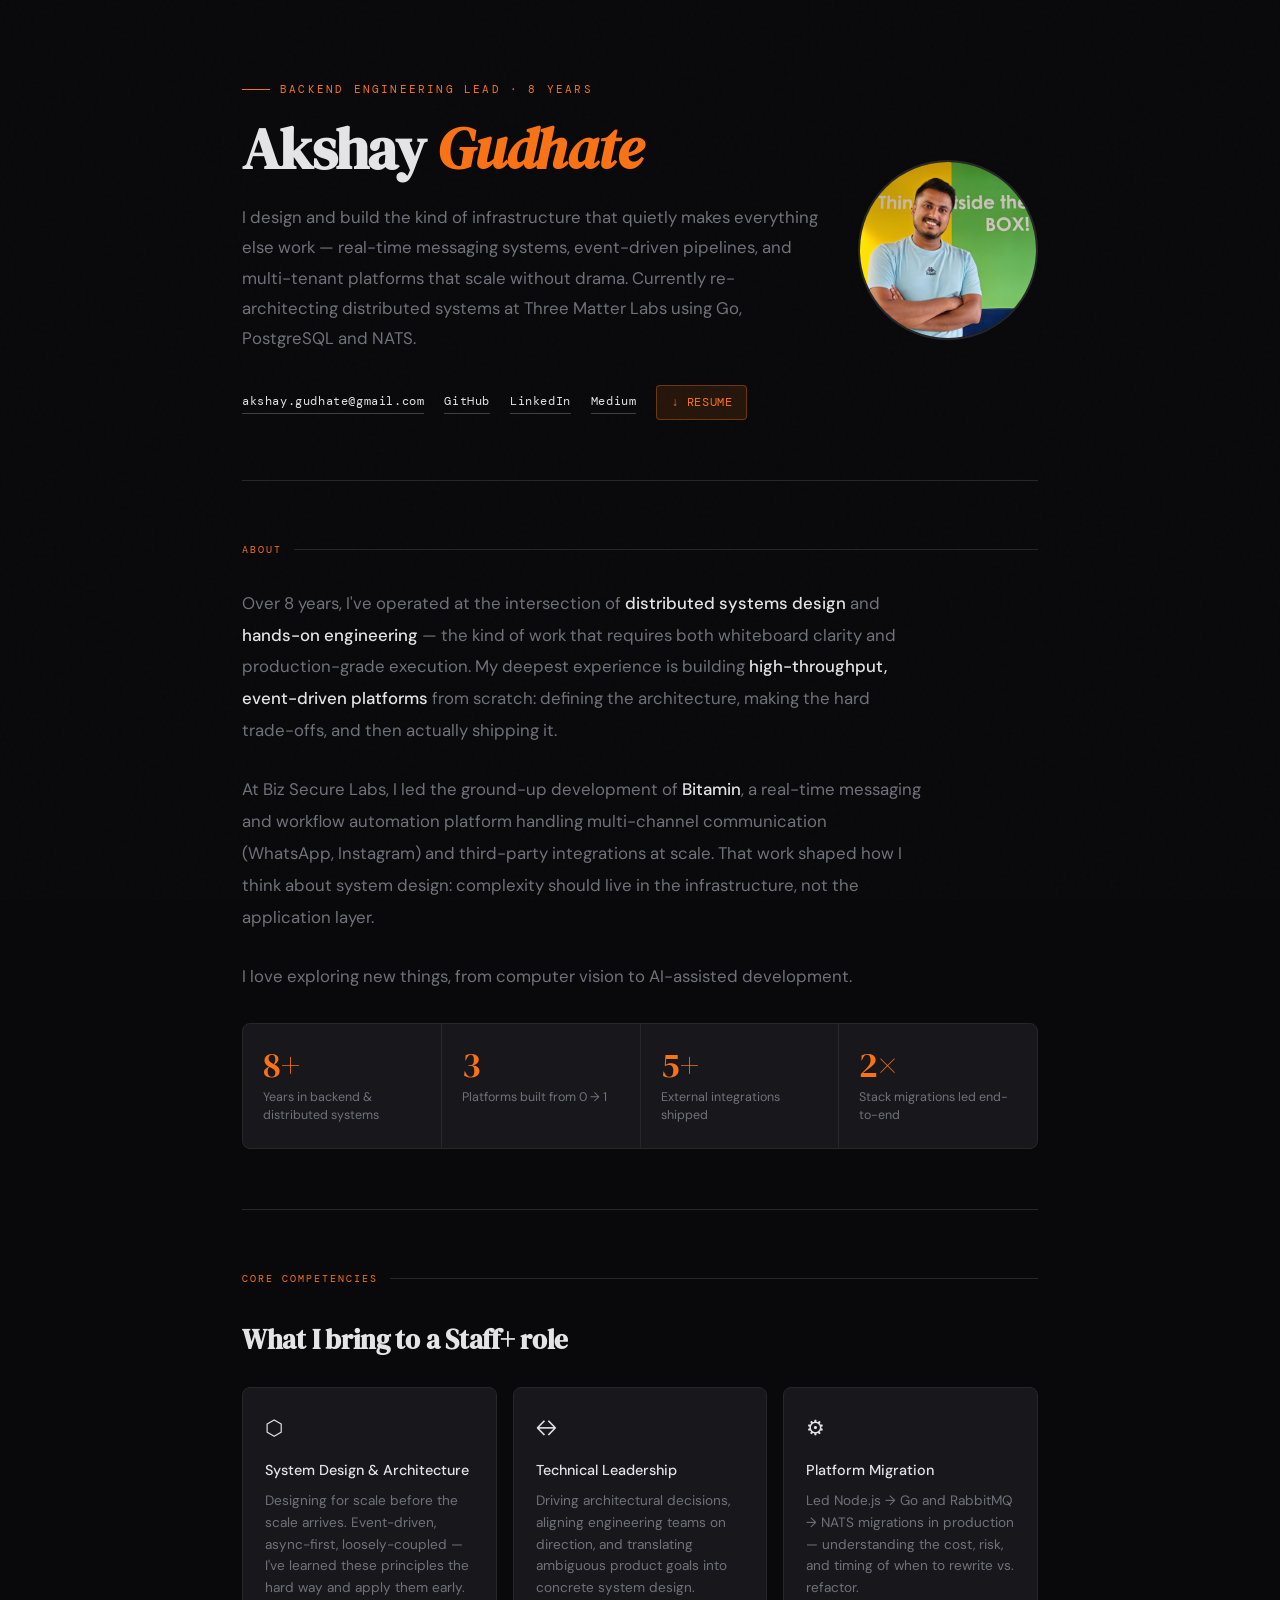
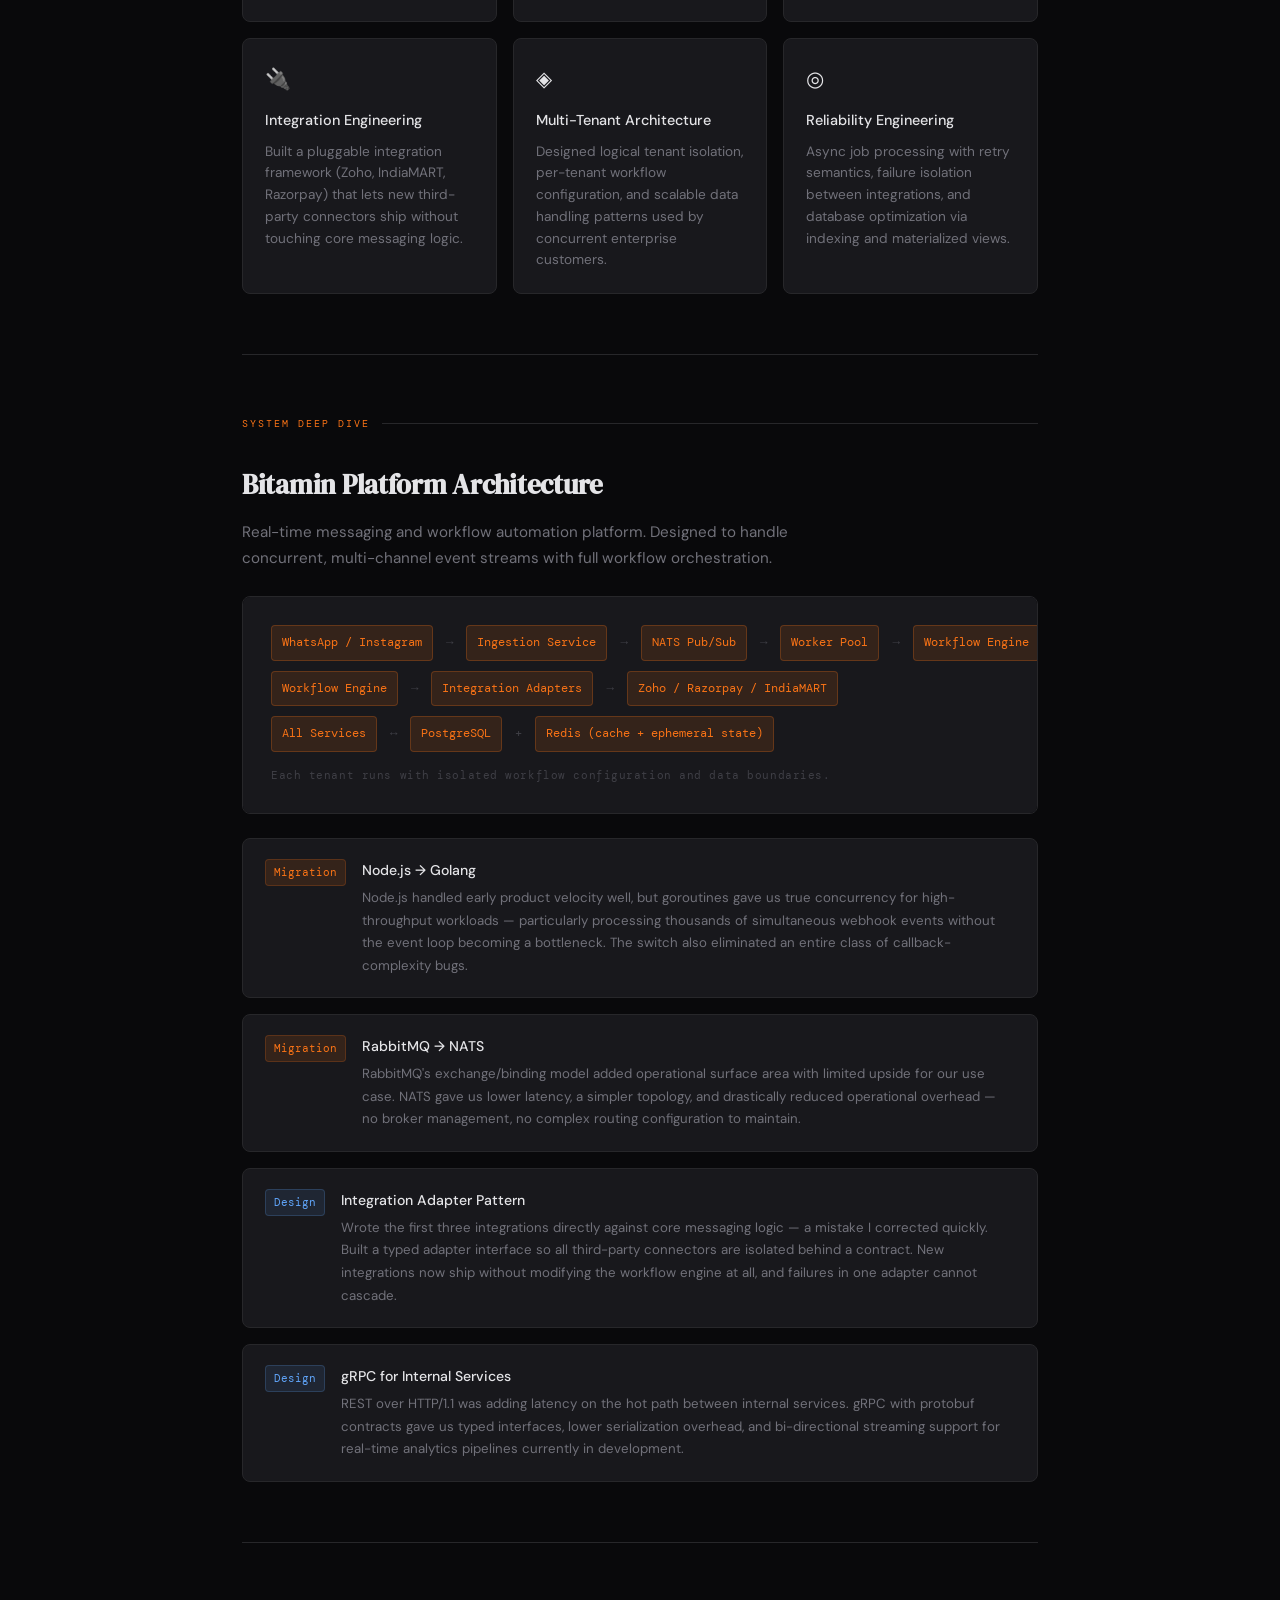
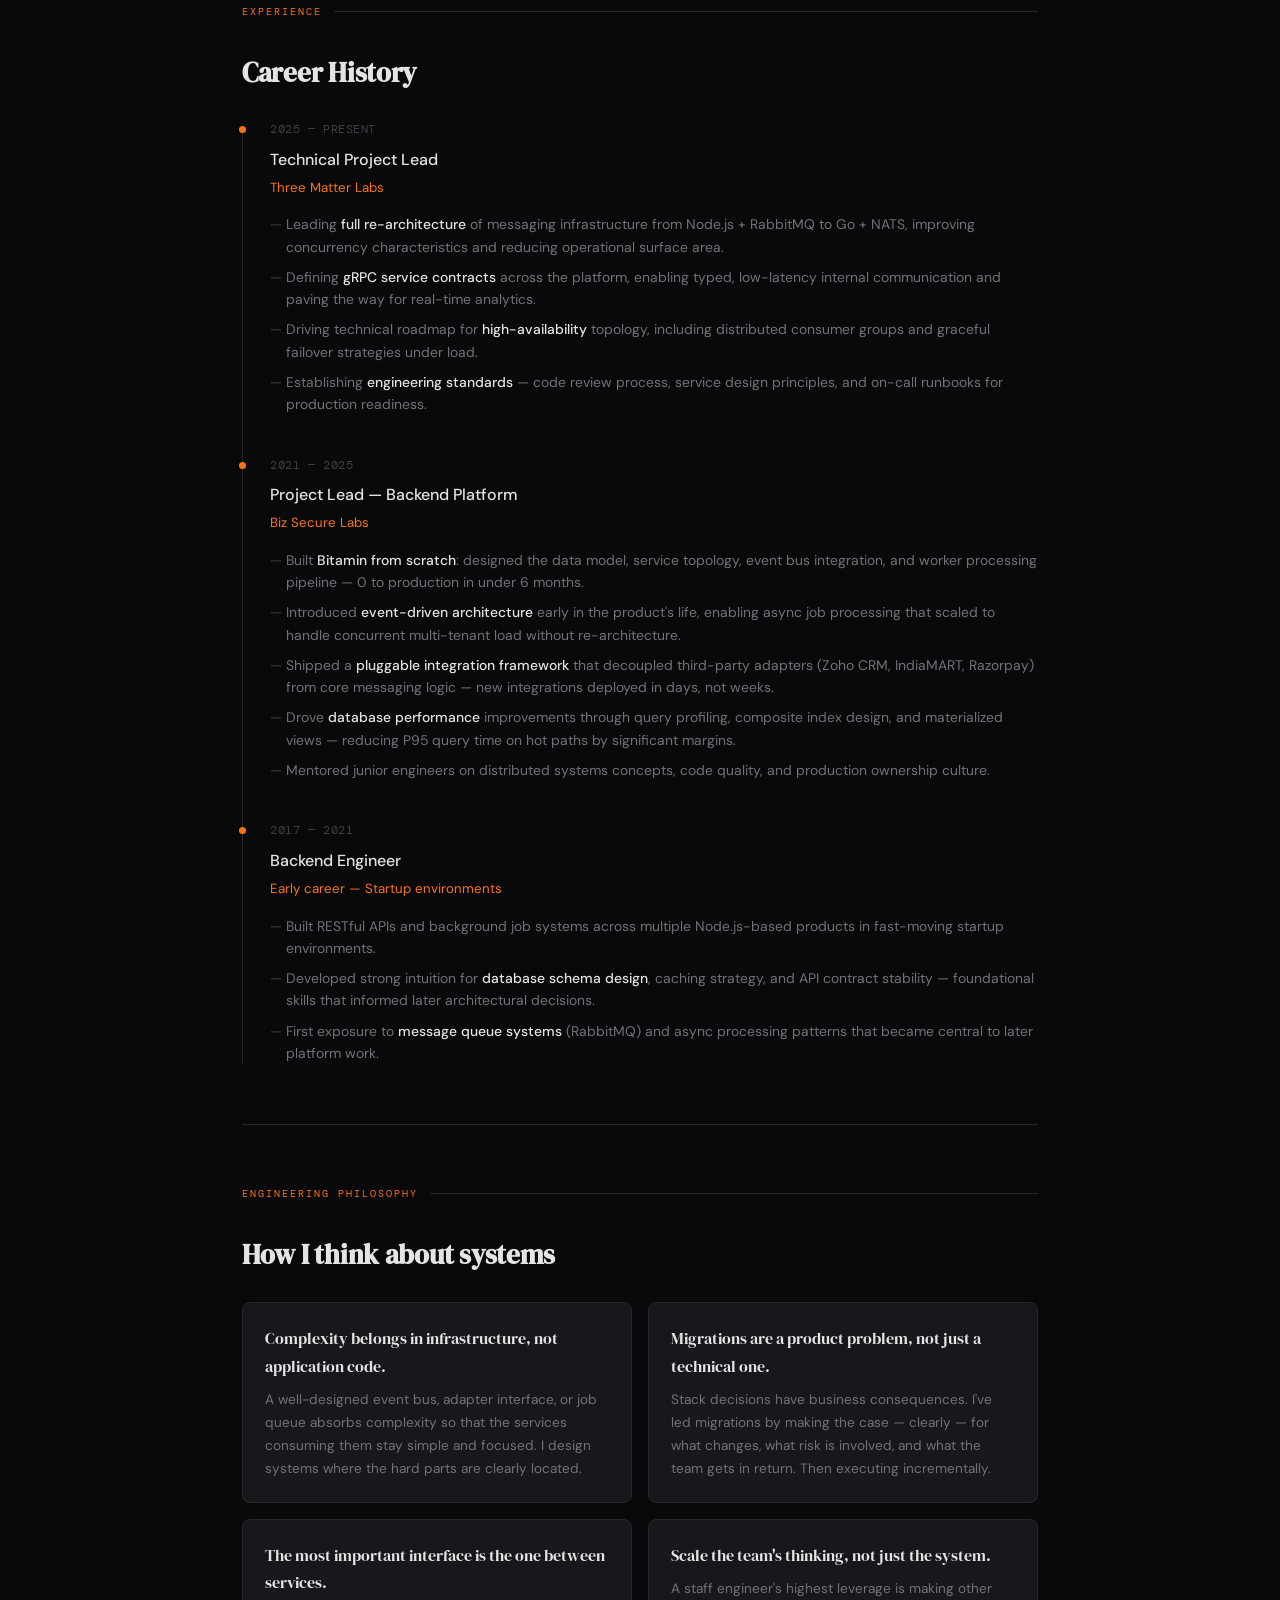
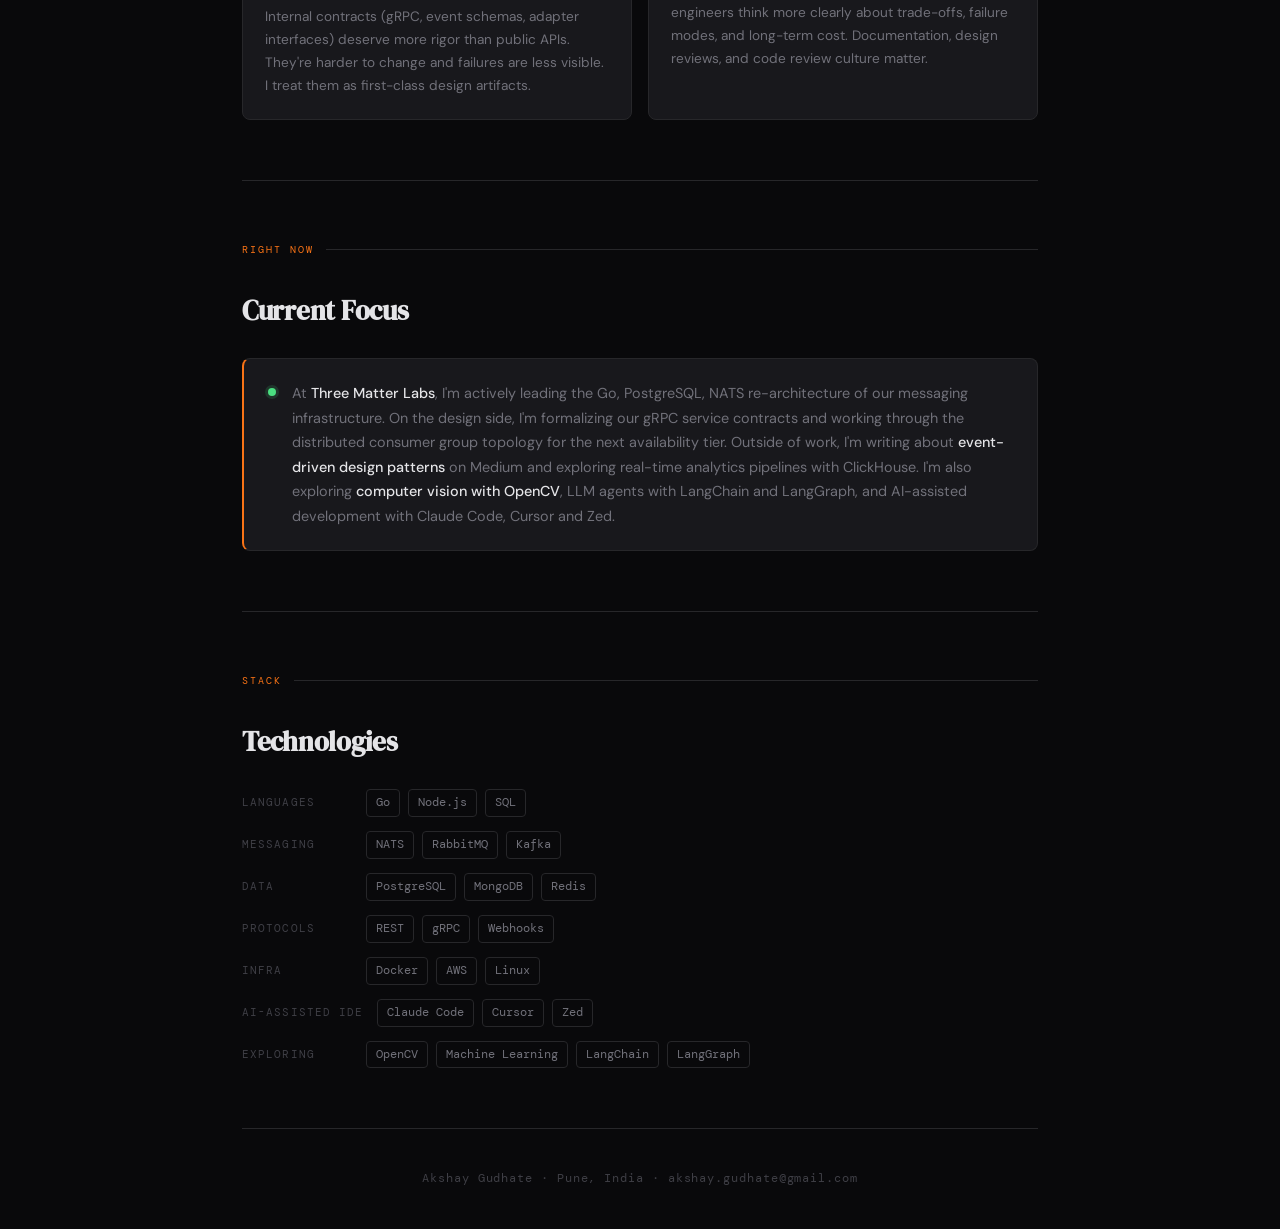
==== commit 176dde7c: "Add summary paragraph in index.html Added a summary paragraph about exploring new technologies." ====
--- a/index.html
+++ b/index.html
@@ -710,6 +710,10 @@
                 and workflow automation platform handling multi-channel communication (WhatsApp, Instagram) and
                 third-party integrations at scale. That work shaped how I think about system design: complexity should
                 live in the infrastructure, not the application layer.
+            </p>
+            <br />
+            <p class="summary-text">
+                I love exploring new things, from computer vision to AI-assisted development.
             </p>
 
             <div class="stats-grid">
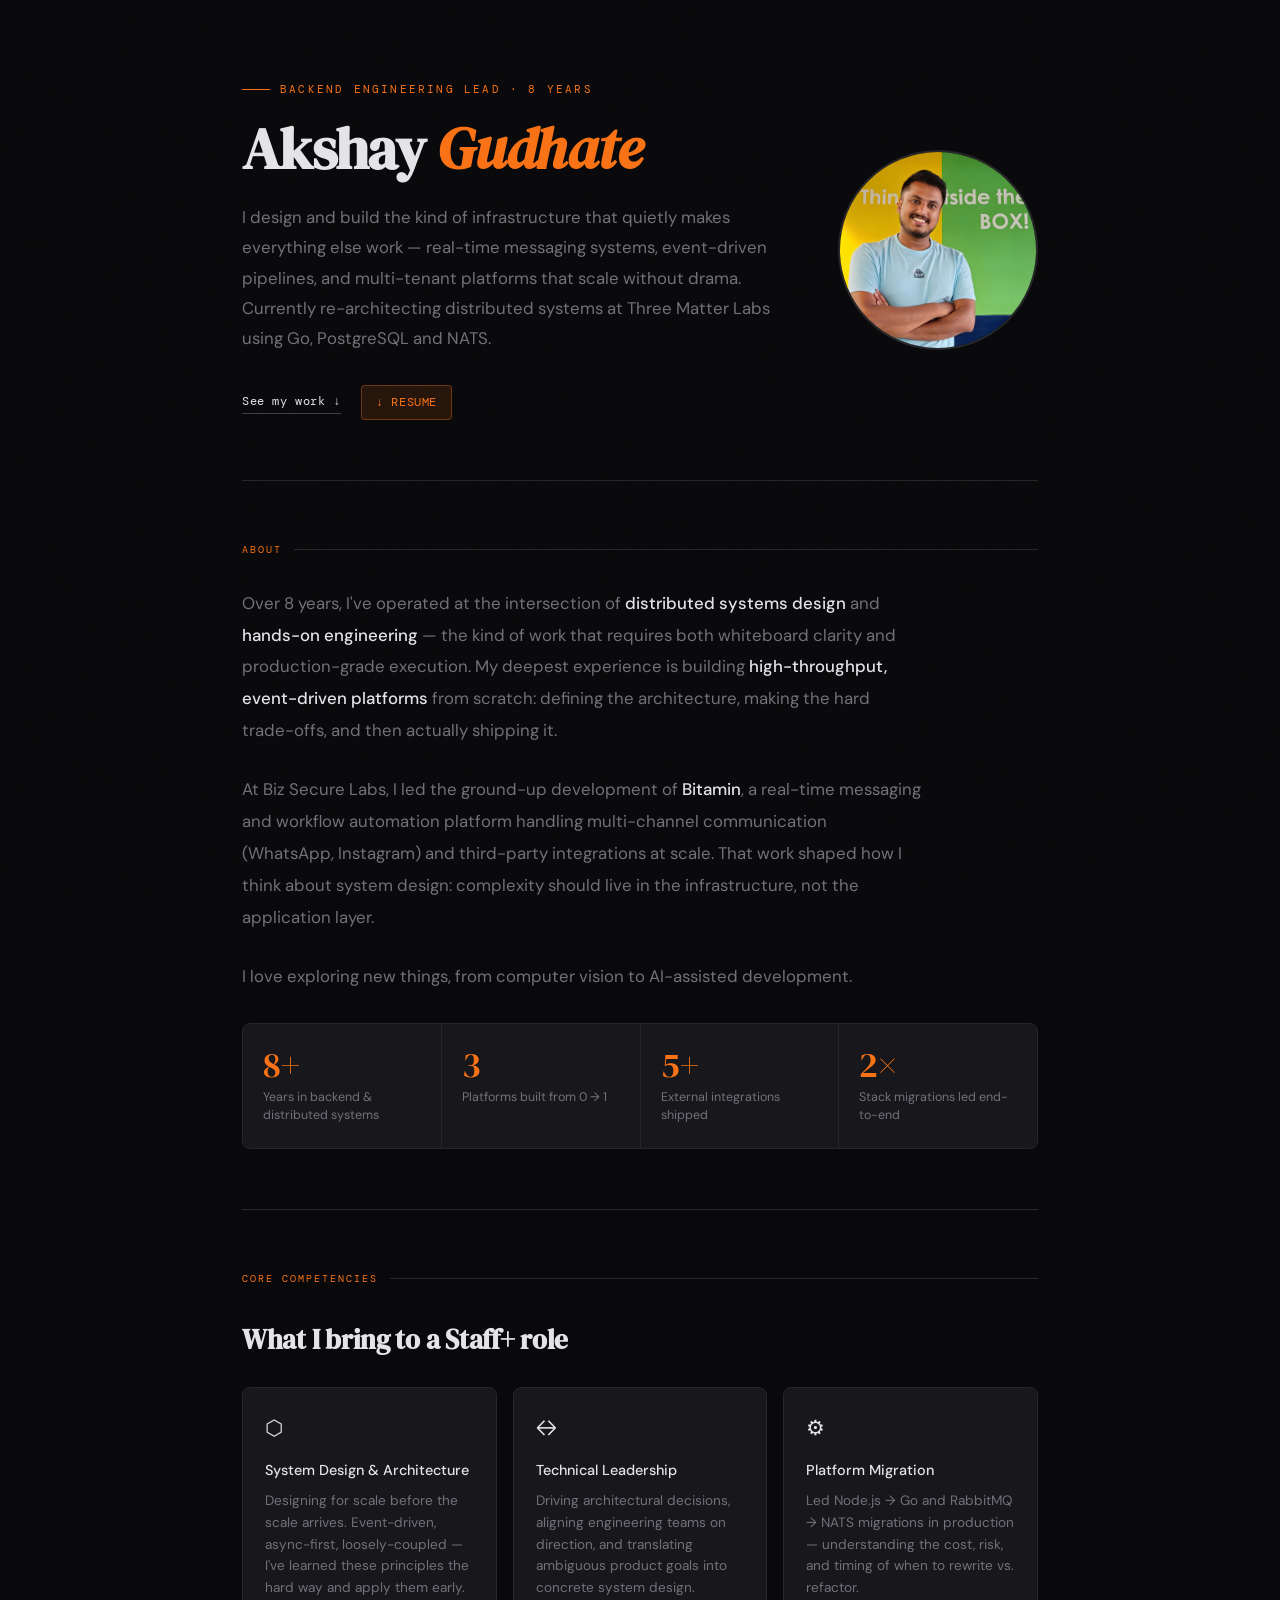
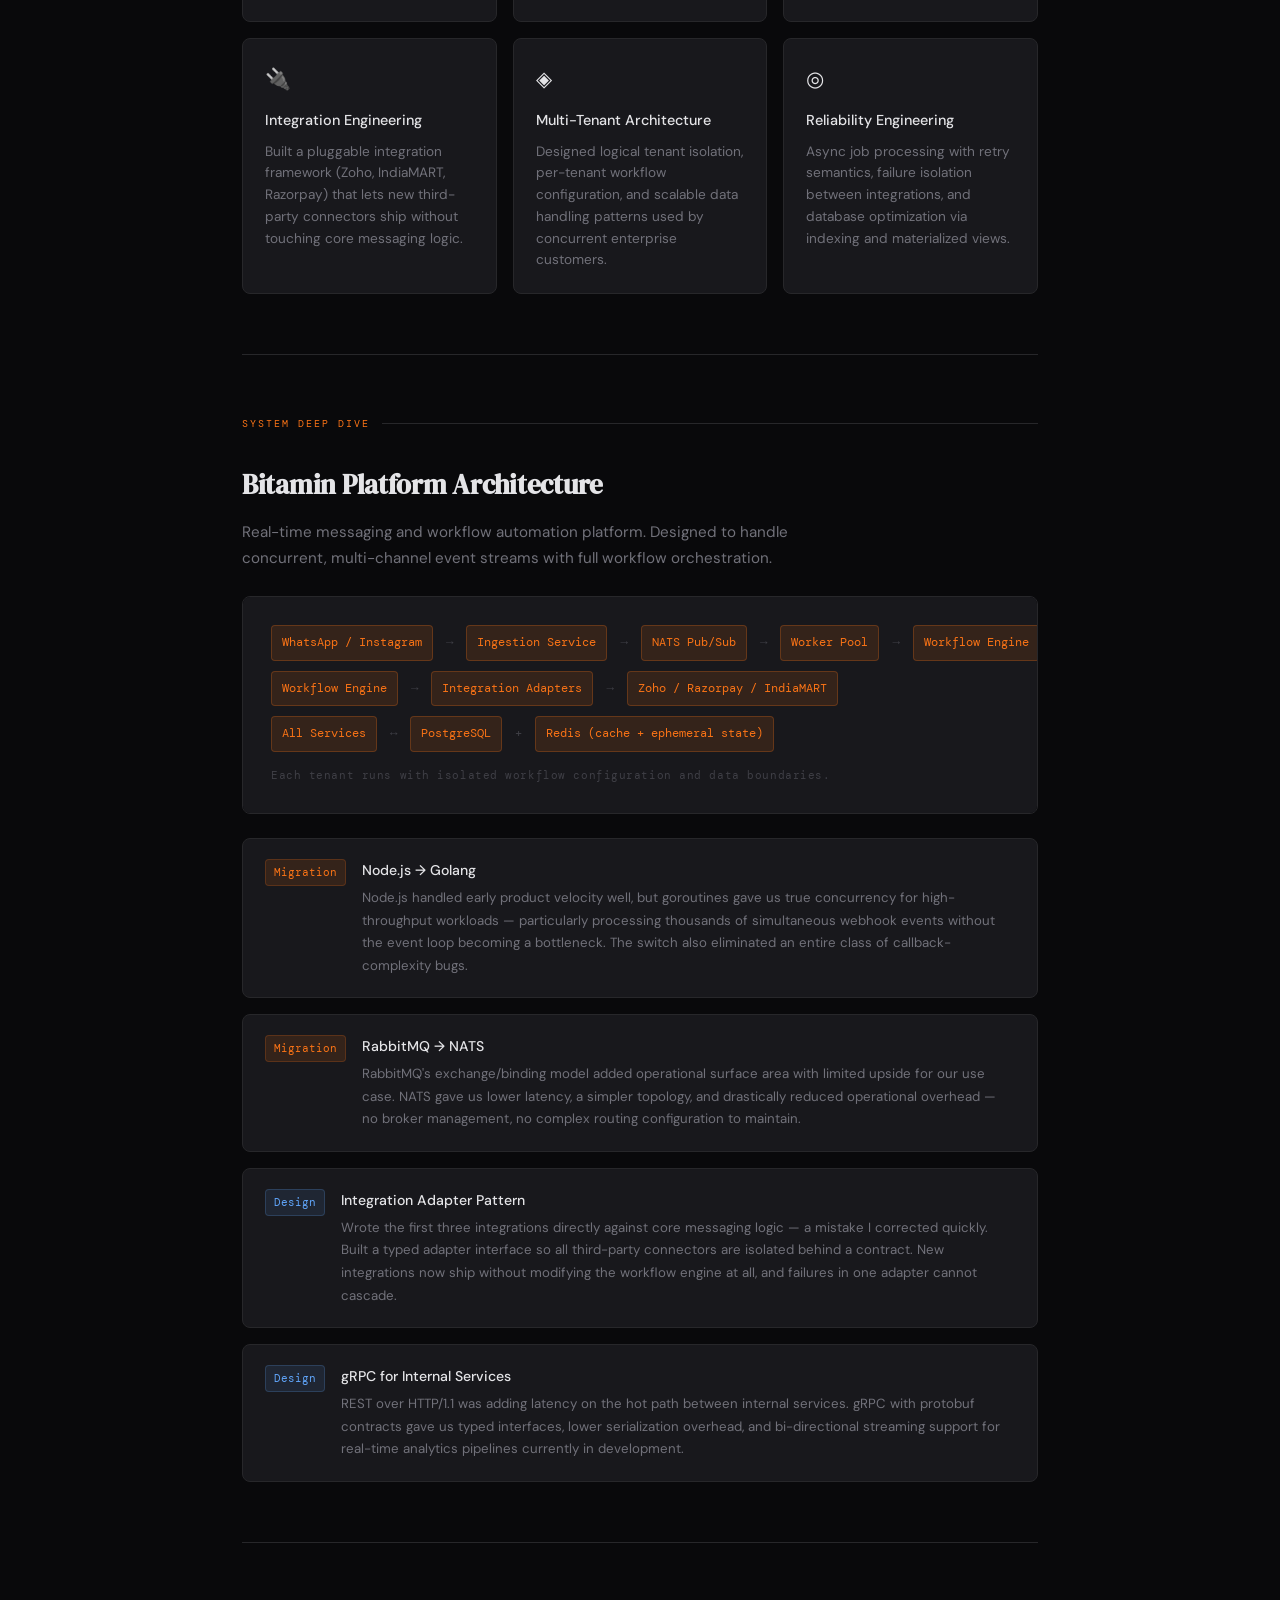
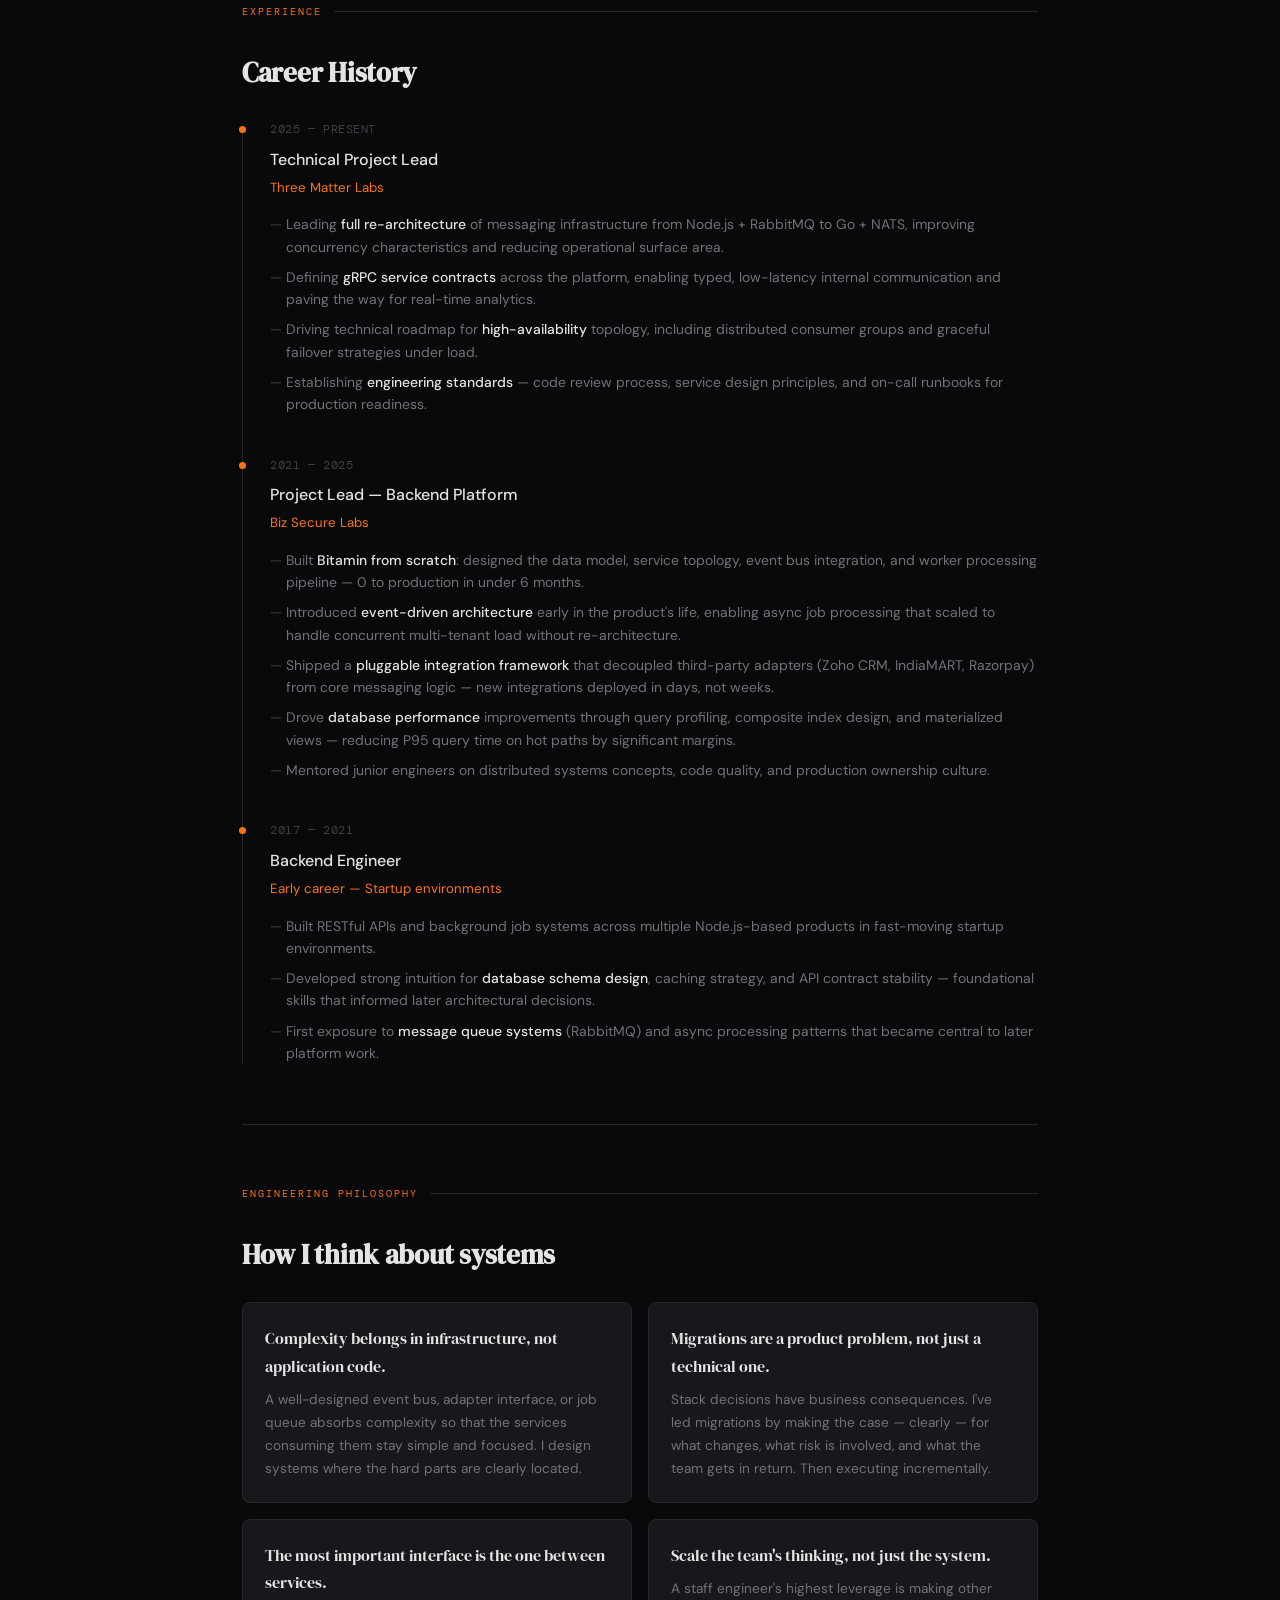
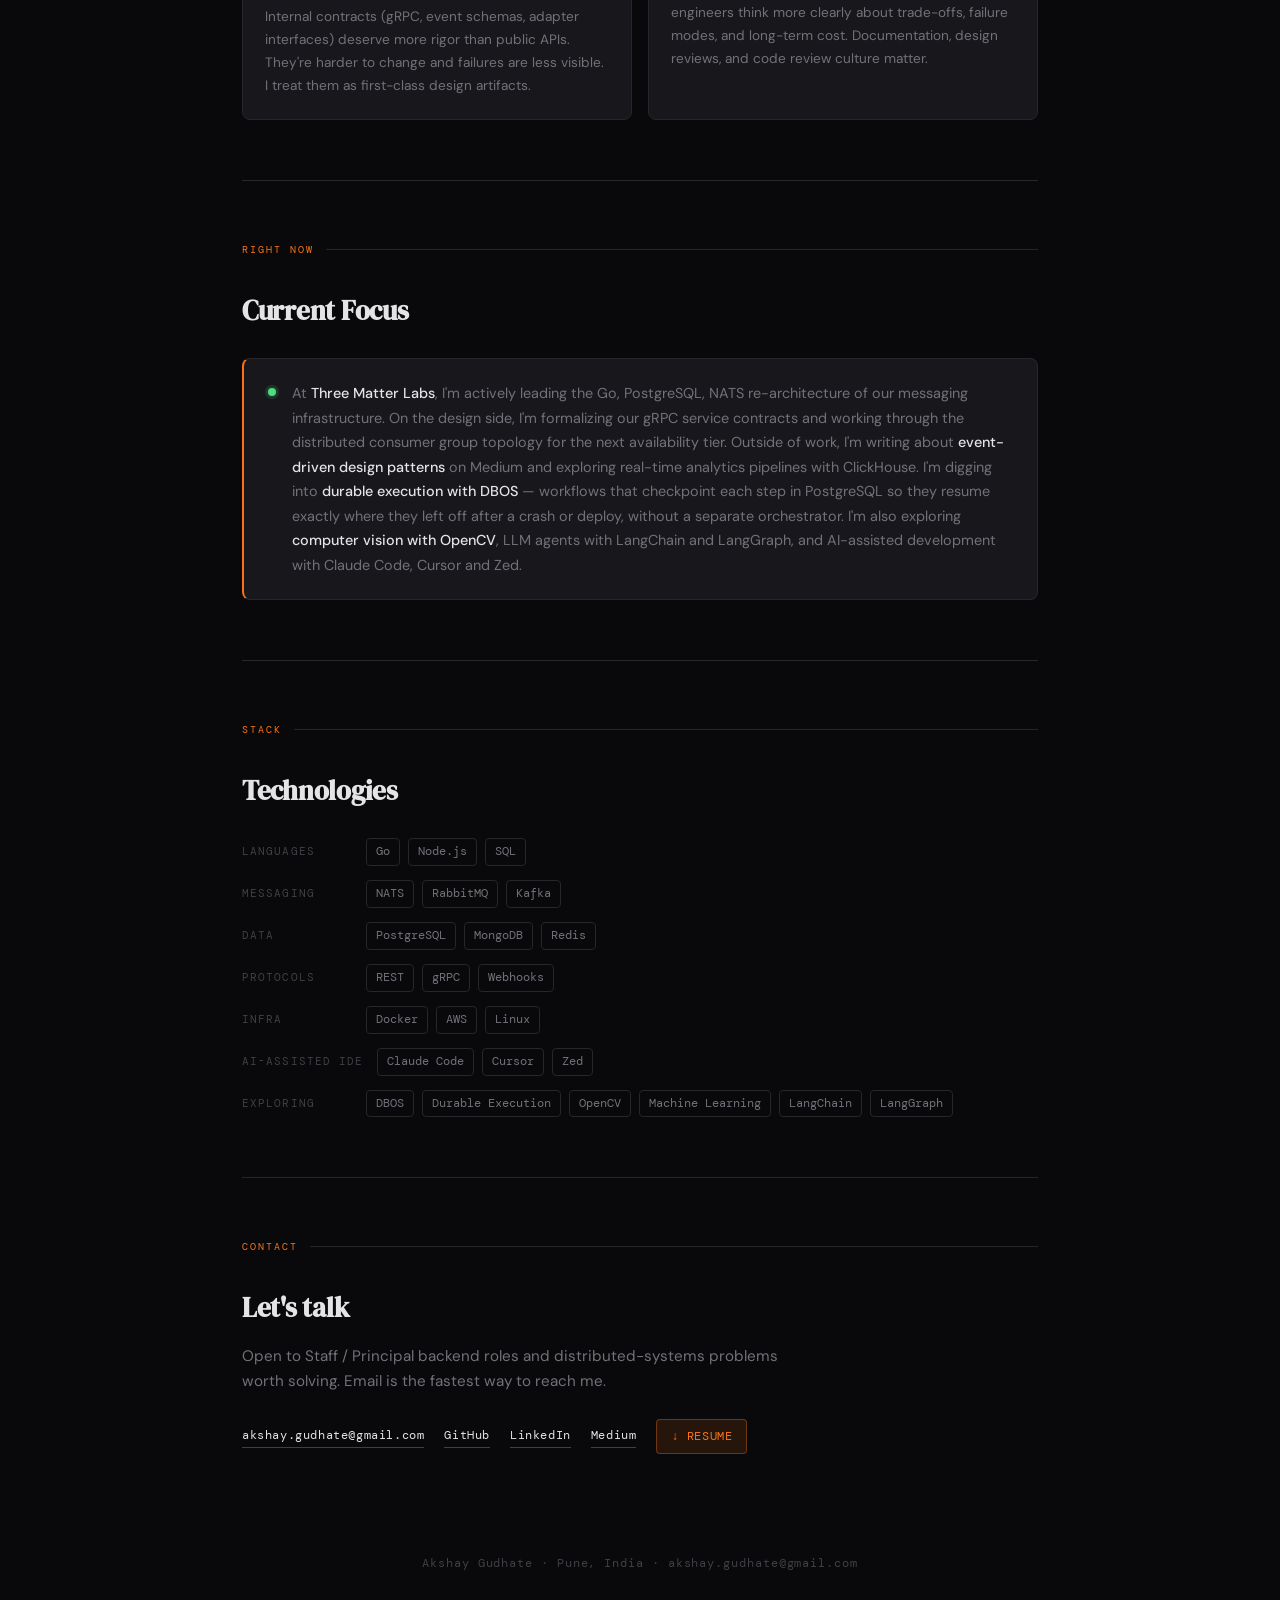
==== commit 0c577d64: "Updated Portfolio" ====
--- a/index.html
+++ b/index.html
@@ -136,6 +136,28 @@
             border-color: var(--accent);
         }
 
+        .hero-inner {
+            display: flex;
+            align-items: center;
+            justify-content: space-between;
+            gap: 48px;
+        }
+
+        .hero-text {
+            flex: 1;
+            min-width: 0;
+        }
+
+        .hero-photo {
+            width: 200px;
+            height: 200px;
+            border-radius: 50%;
+            object-fit: cover;
+            object-position: center top;
+            border: 2px solid var(--border);
+            flex-shrink: 0;
+        }
+
         /* ── RESUME BUTTON ── */
         .resume-btn {
             font-family: 'DM Mono', monospace;
@@ -163,7 +185,7 @@
             border-bottom: 1px solid var(--border);
         }
 
-        section:last-child {
+        section:last-of-type {
             border-bottom: none;
         }
 
@@ -650,7 +672,40 @@
             }
 
             .hero {
-                padding: 50px 0 40px;
+                padding: 40px 0 40px;
+            }
+
+            /* mobile: photo first, then name, everything centred */
+            .hero-inner {
+                flex-direction: column;
+                gap: 24px;
+                text-align: center;
+            }
+
+            .hero-photo {
+                order: -1;
+                width: 140px;
+                height: 140px;
+            }
+
+            .hero-eyebrow,
+            .hero .hero-links {
+                justify-content: center;
+            }
+
+            /* stack: label above its tags on every row */
+            .stack-row {
+                flex-direction: column;
+                gap: 8px;
+            }
+
+            .hero-eyebrow::before {
+                display: none;
+            }
+
+            .hero-desc {
+                margin-left: auto;
+                margin-right: auto;
             }
 
             section {
@@ -670,8 +725,8 @@
 
         <!-- HERO -->
         <div class="hero">
-            <div style="display:flex;align-items:center;justify-content:space-between;gap:40px;flex-wrap:wrap;">
-                <div style="flex:1;min-width:260px;">
+            <div class="hero-inner">
+                <div class="hero-text">
                     <div class="hero-eyebrow">Backend Engineering Lead · 8 Years</div>
                     <h1>Akshay <em>Gudhate</em></h1>
                     <p class="hero-desc">
@@ -681,16 +736,13 @@
                         PostgreSQL and NATS.
                     </p>
                     <div class="hero-links">
-                        <a href="mailto:akshay.gudhate@gmail.com">akshay.gudhate@gmail.com</a>
-                        <a href="https://github.com/akshayGudhate" target="_blank">GitHub</a>
-                        <a href="https://www.linkedin.com/in/akshay-gudhate/" target="_blank">LinkedIn</a>
-                        <a href="https://medium.com/@akshaygudhate" target="_blank">Medium</a>
+                        <a href="#work">See my work ↓</a>
                         <a href="https://drive.google.com/file/d/1PpCX9nBve4YOYpo0bK9APBf0AA8yxDBO/view?usp=drive_link"
-                            target="_blank" class="resume-btn">↓ Resume</a>
+                            target="_blank" rel="noopener" class="resume-btn">↓ Resume</a>
                     </div>
                 </div>
                 <img src="[data-uri]" alt="Akshay Gudhate"
-                    style="width:180px;height:180px;border-radius:50%;object-fit:cover;object-position:center top;border:2px solid var(--border);flex-shrink:0;">
+                    alt="Akshay Gudhate" class="hero-photo">
             </div>
         </div>
 
@@ -737,7 +789,7 @@
         </section>
 
         <!-- WHAT I BRING -->
-        <section>
+        <section id="work">
             <div class="section-label">Core Competencies</div>
             <h2>What I bring to a Staff+ role</h2>
             <div class="pillars">
@@ -972,7 +1024,9 @@
                     of our messaging infrastructure. On the design side, I'm formalizing our gRPC service contracts and
                     working through the distributed consumer group topology for the next availability tier. Outside of
                     work, I'm writing about <strong>event-driven design patterns</strong> on Medium and exploring
-                    real-time analytics pipelines with ClickHouse. I'm also exploring <strong>computer vision with
+                    real-time analytics pipelines with ClickHouse. I'm digging into <strong>durable execution with
+                        DBOS</strong> — workflows that checkpoint each step in PostgreSQL so they resume exactly where
+                    they left off after a crash or deploy, without a separate orchestrator. I'm also exploring <strong>computer vision with
                         OpenCV</strong>, LLM agents with LangChain and LangGraph, and AI-assisted development with
                     Claude Code, Cursor and Zed.
                 </p>
@@ -1035,6 +1089,8 @@
                 <div class="stack-row">
                     <span class="stack-category">Exploring</span>
                     <div class="stack-tags">
+                        <span class="tag">DBOS</span>
+                        <span class="tag">Durable Execution</span>
                         <span class="tag">OpenCV</span>
                         <span class="tag">Machine Learning</span>
                         <span class="tag">LangChain</span>
@@ -1044,6 +1100,22 @@
             </div>
         </section>
 
+        <!-- CONTACT -->
+        <section id="contact">
+            <div class="section-label">Contact</div>
+            <h2>Let's talk</h2>
+            <p style="max-width: 560px; margin-bottom: 24px;">Open to Staff / Principal backend roles and
+                distributed-systems problems worth solving. Email is the fastest way to reach me.</p>
+            <div class="hero-links">
+                <a href="mailto:akshay.gudhate@gmail.com">akshay.gudhate@gmail.com</a>
+                <a href="https://github.com/akshayGudhate" target="_blank" rel="noopener">GitHub</a>
+                <a href="https://www.linkedin.com/in/akshay-gudhate/" target="_blank" rel="noopener">LinkedIn</a>
+                <a href="https://medium.com/@akshaygudhate" target="_blank" rel="noopener">Medium</a>
+                <a href="https://drive.google.com/file/d/1PpCX9nBve4YOYpo0bK9APBf0AA8yxDBO/view?usp=drive_link"
+                    target="_blank" rel="noopener" class="resume-btn">↓ Resume</a>
+            </div>
+        </section>
+
         <!-- FOOTER -->
         <footer>
             <p>Akshay Gudhate · Pune, India · <a href="mailto:akshay.gudhate@gmail.com">akshay.gudhate@gmail.com</a></p>
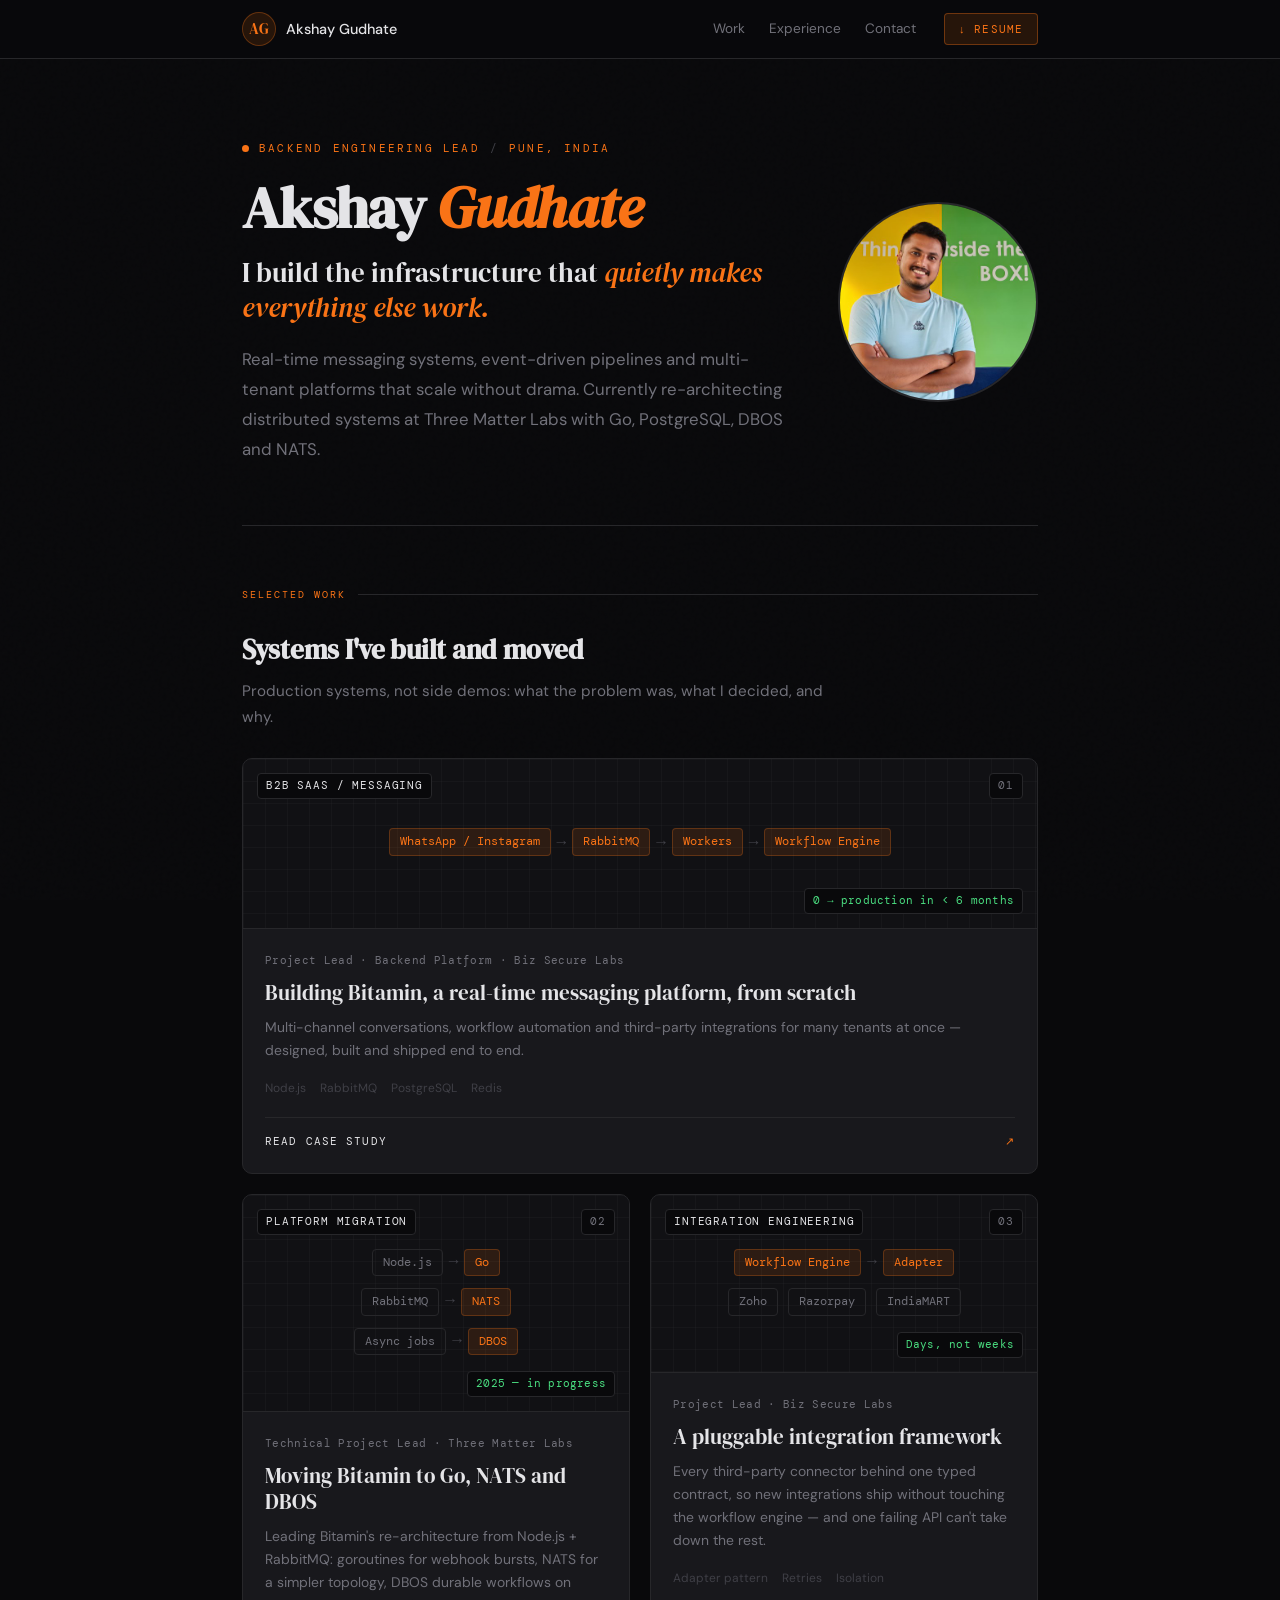
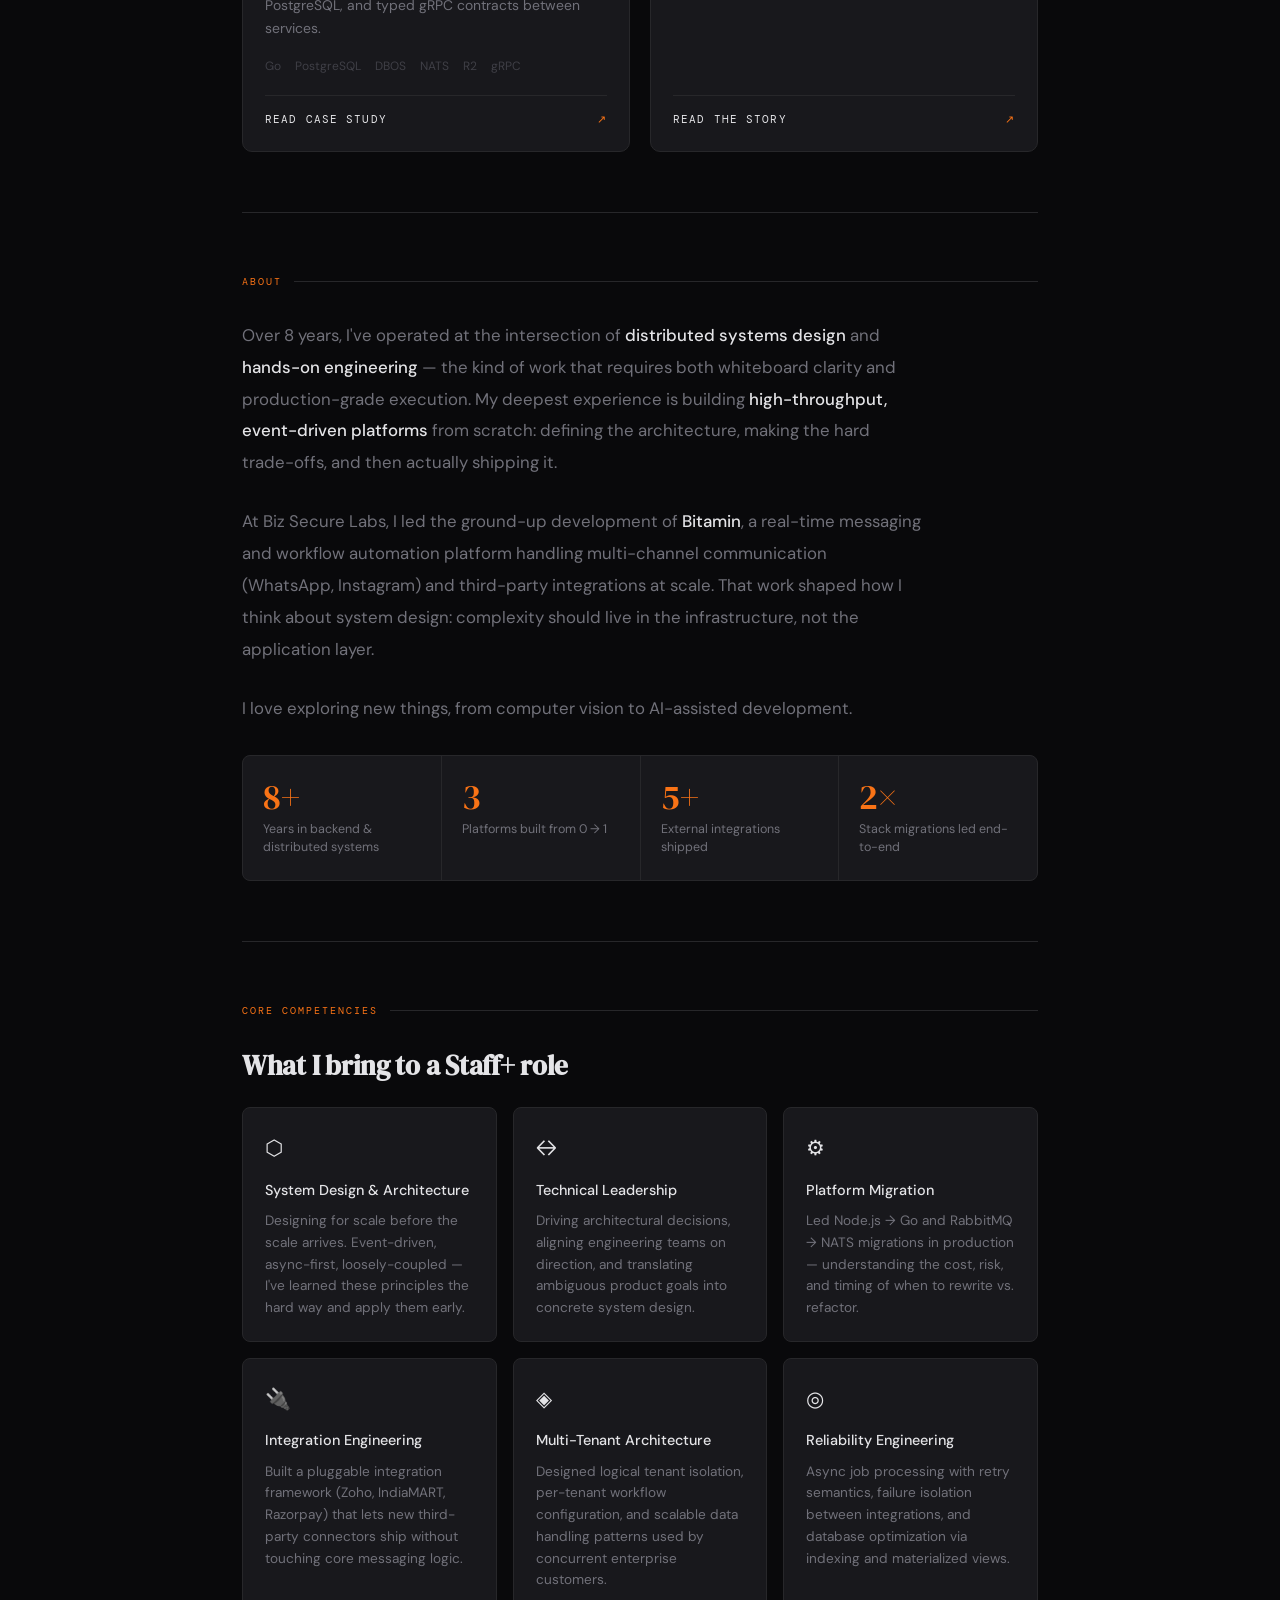
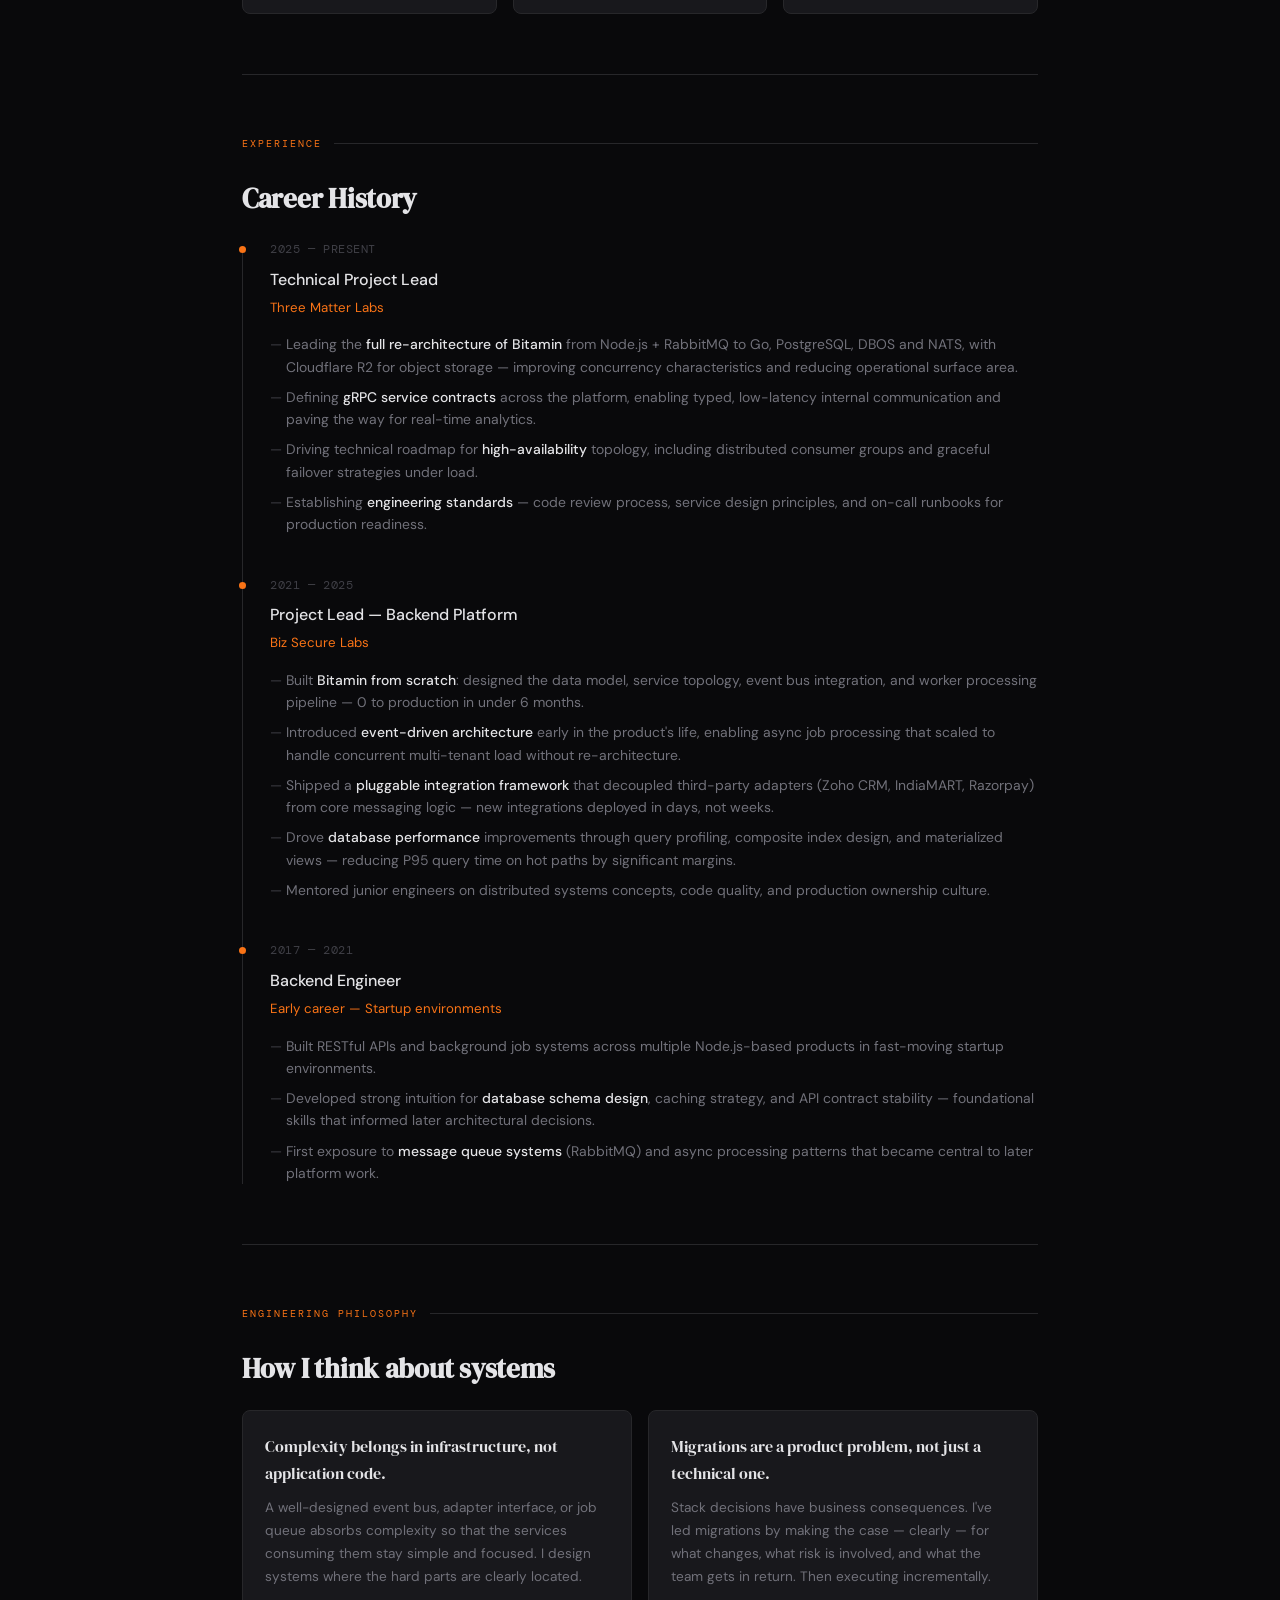
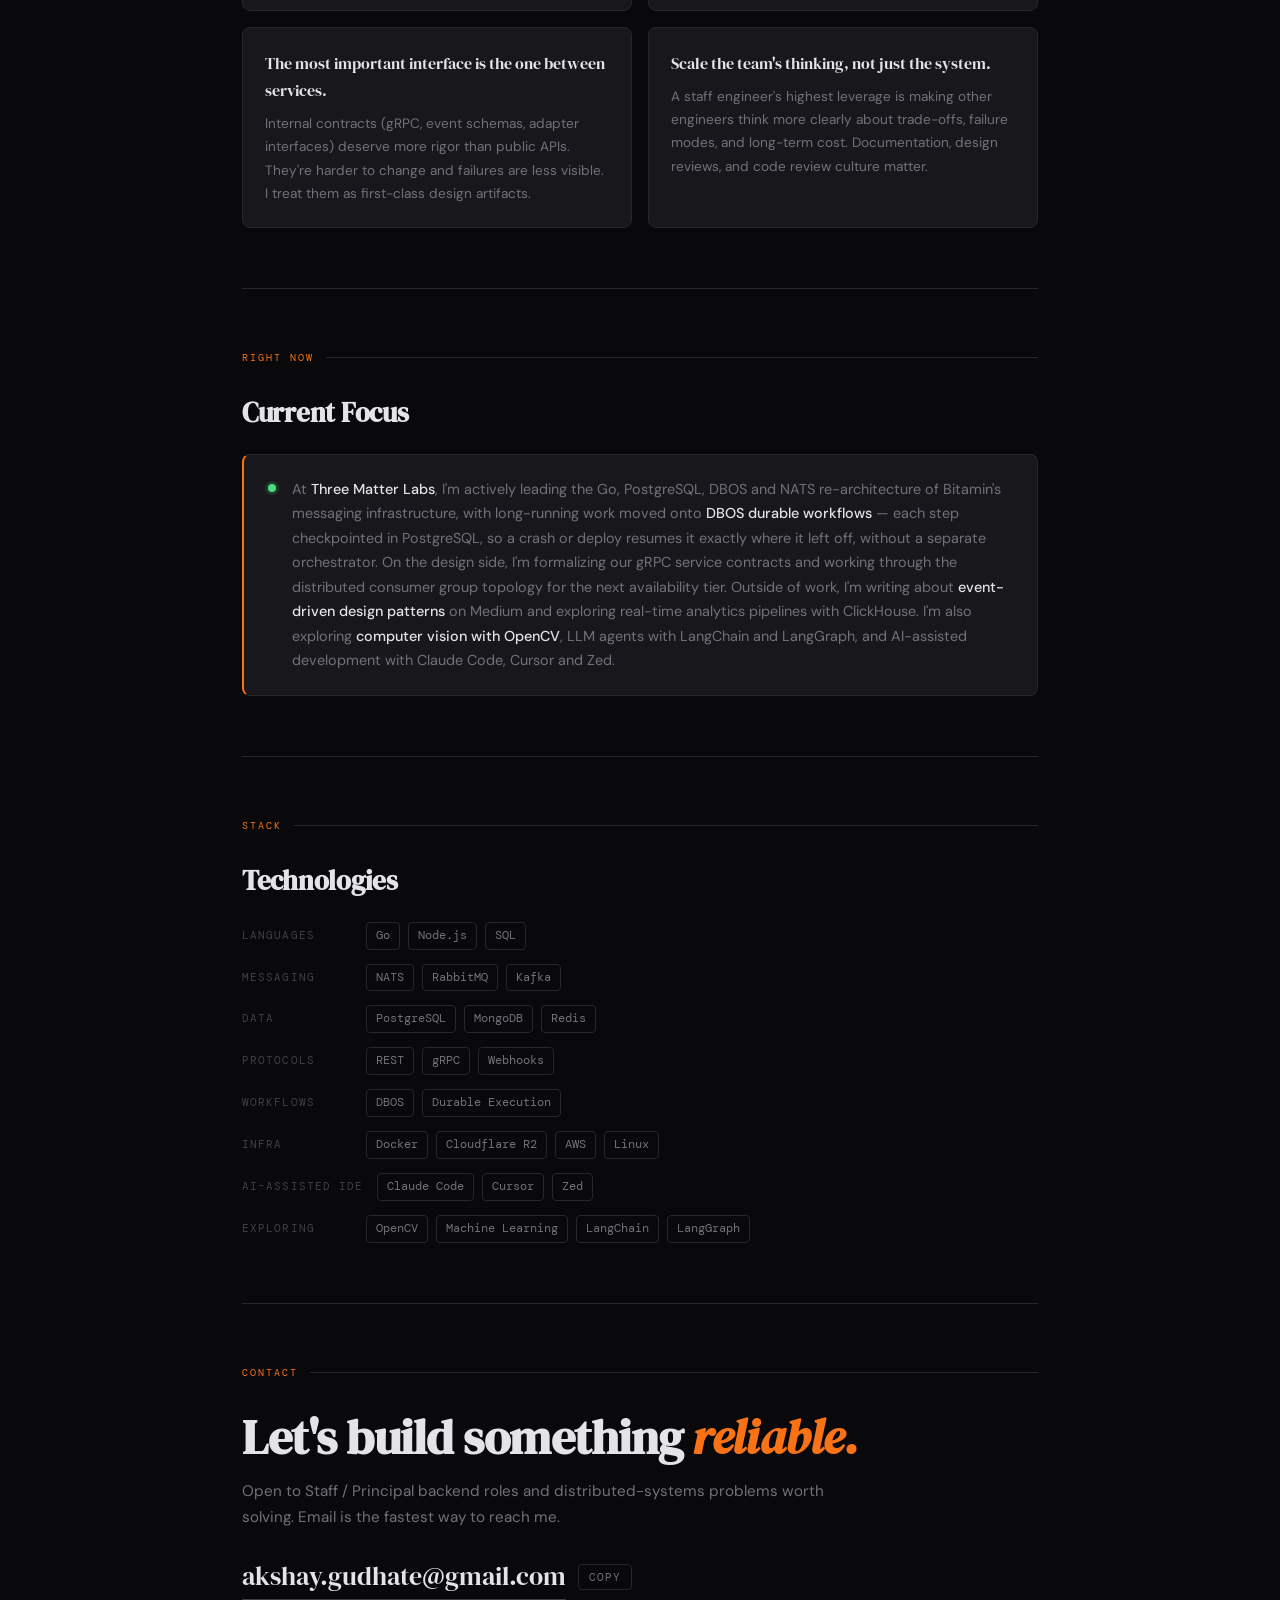
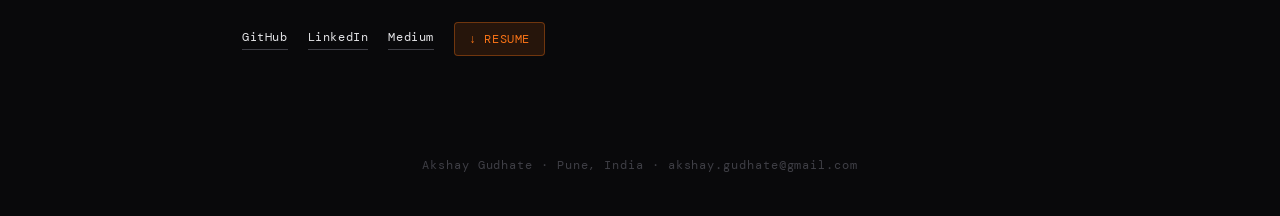
==== commit 05e9c8c0: "Redesign portfolio: work first, case studies, contact last - Sticky top bar (Work / Experience / Con" ====
--- a/index.html
+++ b/index.html
@@ -5,721 +5,36 @@
     <meta charset="UTF-8" />
     <meta name="viewport" content="width=device-width, initial-scale=1.0" />
     <title>Akshay Gudhate — Backend Engineering Lead</title>
-    <link rel="icon" type="image/png" href="[data-uri]" />
+    <meta name="description"
+        content="Akshay Gudhate — backend engineering lead building real-time messaging, event-driven pipelines and multi-tenant platforms with Go, PostgreSQL, DBOS and NATS.">
+    <meta property="og:title" content="Akshay Gudhate — Backend Engineering Lead">
+    <meta property="og:description"
+        content="Real-time messaging, event-driven pipelines and multi-tenant platforms. Go · PostgreSQL · DBOS · NATS.">
+    <meta property="og:type" content="website">
+    <link rel="icon" type="image/png" href="favicon.png">
+    <link rel="preconnect" href="https://fonts.googleapis.com">
+    <link rel="preconnect" href="https://fonts.gstatic.com" crossorigin>
     <link
         href="https://fonts.googleapis.com/css2?family=DM+Serif+Display:ital@0;1&family=DM+Mono:wght@400;500&family=DM+Sans:wght@300;400;500&display=swap"
         rel="stylesheet">
 
-    <style>
-        :root {
-            --bg: #09090b;
-            --surface: #111114;
-            --card: #18181c;
-            --border: #27272a;
-            --text: #e4e4e7;
-            --muted: #71717a;
-            --faint: #3f3f46;
-            --accent: #f97316;
-            --accent-dim: rgba(249, 115, 22, 0.12);
-            --green: #4ade80;
-            --blue: #60a5fa;
-        }
-
-        *,
-        *::before,
-        *::after {
-            box-sizing: border-box;
-            margin: 0;
-            padding: 0;
-        }
-
-        html {
-            scroll-behavior: smooth;
-        }
-
-        body {
-            font-family: 'DM Sans', sans-serif;
-            background: var(--bg);
-            color: var(--text);
-            line-height: 1.7;
-            overflow-x: hidden;
-        }
-
-        /* ── NOISE TEXTURE ── */
-        body::before {
-            content: '';
-            position: fixed;
-            inset: 0;
-            background-image: url("data:image/svg+xml,%3Csvg viewBox='0 0 256 256' xmlns='http://www.w3.org/2000/svg'%3E%3Cfilter id='noise'%3E%3CfeTurbulence type='fractalNoise' baseFrequency='0.9' numOctaves='4' stitchTiles='stitch'/%3E%3C/filter%3E%3Crect width='100%25' height='100%25' filter='url(%23noise)' opacity='0.04'/%3E%3C/svg%3E");
-            pointer-events: none;
-            z-index: 0;
-            opacity: 0.4;
-        }
-
-        /* ── LAYOUT ── */
-        .container {
-            max-width: 860px;
-            margin: 0 auto;
-            padding: 0 32px;
-            position: relative;
-            z-index: 1;
-        }
-
-        /* ── HERO ── */
-        .hero {
-            padding: 80px 0 60px;
-            border-bottom: 1px solid var(--border);
-        }
-
-        .hero-eyebrow {
-            font-family: 'DM Mono', monospace;
-            font-size: 11px;
-            letter-spacing: 0.2em;
-            text-transform: uppercase;
-            color: var(--accent);
-            margin-bottom: 18px;
-            display: flex;
-            align-items: center;
-            gap: 10px;
-        }
-
-        .hero-eyebrow::before {
-            content: '';
-            display: inline-block;
-            width: 28px;
-            height: 1px;
-            background: var(--accent);
-        }
-
-        h1 {
-            font-family: 'DM Serif Display', serif;
-            font-size: clamp(2.4rem, 5vw, 3.6rem);
-            line-height: 1.1;
-            color: var(--text);
-            margin-bottom: 22px;
-            letter-spacing: -0.02em;
-        }
-
-        h1 em {
-            font-style: italic;
-            color: var(--accent);
-        }
-
-        .hero-desc {
-            font-size: 1.05rem;
-            color: var(--muted);
-            max-width: 580px;
-            margin-bottom: 32px;
-            line-height: 1.8;
-        }
-
-        .hero-links {
-            display: flex;
-            gap: 20px;
-            flex-wrap: wrap;
-            align-items: center;
-        }
-
-        .hero-links a {
-            font-family: 'DM Mono', monospace;
-            font-size: 12px;
-            color: var(--text);
-            text-decoration: none;
-            letter-spacing: 0.05em;
-            border-bottom: 1px solid var(--faint);
-            padding-bottom: 2px;
-            transition: color 0.2s, border-color 0.2s;
-        }
-
-        .hero-links a:hover {
-            color: var(--accent);
-            border-color: var(--accent);
-        }
-
-        .hero-inner {
-            display: flex;
-            align-items: center;
-            justify-content: space-between;
-            gap: 48px;
-        }
-
-        .hero-text {
-            flex: 1;
-            min-width: 0;
-        }
-
-        .hero-photo {
-            width: 200px;
-            height: 200px;
-            border-radius: 50%;
-            object-fit: cover;
-            object-position: center top;
-            border: 2px solid var(--border);
-            flex-shrink: 0;
-        }
-
-        /* ── RESUME BUTTON ── */
-        .resume-btn {
-            font-family: 'DM Mono', monospace;
-            font-size: 11px;
-            letter-spacing: 0.1em;
-            text-transform: uppercase;
-            color: var(--accent) !important;
-            border: 1px solid rgba(249, 115, 22, 0.35) !important;
-            border-bottom: 1px solid rgba(249, 115, 22, 0.35) !important;
-            border-radius: 4px;
-            padding: 6px 14px 6px !important;
-            background: var(--accent-dim);
-            transition: background 0.2s, border-color 0.2s !important;
-        }
-
-        .resume-btn:hover {
-            background: rgba(249, 115, 22, 0.2) !important;
-            border-color: var(--accent) !important;
-            color: var(--accent) !important;
-        }
-
-        /* ── SECTION HEADS ── */
-        section {
-            padding: 60px 0;
-            border-bottom: 1px solid var(--border);
-        }
-
-        section:last-of-type {
-            border-bottom: none;
-        }
-
-        .section-label {
-            font-family: 'DM Mono', monospace;
-            font-size: 10px;
-            letter-spacing: 0.2em;
-            text-transform: uppercase;
-            color: var(--accent);
-            margin-bottom: 30px;
-            display: flex;
-            align-items: center;
-            gap: 12px;
-        }
-
-        .section-label::after {
-            content: '';
-            flex: 1;
-            height: 1px;
-            background: var(--border);
-        }
-
-        h2 {
-            font-family: 'DM Serif Display', serif;
-            font-size: 1.7rem;
-            color: var(--text);
-            margin-bottom: 12px;
-            letter-spacing: -0.01em;
-        }
-
-        h3 {
-            font-size: 0.95rem;
-            font-weight: 500;
-            color: var(--text);
-            margin-bottom: 6px;
-        }
-
-        p {
-            color: var(--muted);
-            font-size: 0.95rem;
-        }
-
-        /* ── SUMMARY ── */
-        .summary-text {
-            font-size: 1.05rem;
-            color: var(--muted);
-            line-height: 1.9;
-            max-width: 680px;
-        }
-
-        .summary-text strong {
-            color: var(--text);
-            font-weight: 500;
-        }
-
-        /* ── IMPACT STATS ── */
-        .stats-grid {
-            display: grid;
-            grid-template-columns: repeat(auto-fit, minmax(180px, 1fr));
-            gap: 1px;
-            background: var(--border);
-            border: 1px solid var(--border);
-            border-radius: 8px;
-            overflow: hidden;
-            margin-top: 30px;
-        }
-
-        .stat {
-            background: var(--card);
-            padding: 24px 20px;
-            position: relative;
-        }
-
-        .stat-num {
-            font-family: 'DM Serif Display', serif;
-            font-size: 2.2rem;
-            color: var(--accent);
-            line-height: 1;
-            margin-bottom: 6px;
-        }
-
-        .stat-label {
-            font-size: 0.78rem;
-            color: var(--muted);
-            line-height: 1.4;
-        }
-
-        /* ── PILLARS ── */
-        .pillars {
-            display: grid;
-            grid-template-columns: repeat(auto-fit, minmax(240px, 1fr));
-            gap: 16px;
-            margin-top: 24px;
-        }
-
-        .pillar {
-            background: var(--card);
-            border: 1px solid var(--border);
-            border-radius: 8px;
-            padding: 22px;
-            position: relative;
-            overflow: hidden;
-            transition: border-color 0.2s;
-        }
-
-        .pillar:hover {
-            border-color: var(--faint);
-        }
-
-        .pillar-icon {
-            font-size: 1.3rem;
-            margin-bottom: 12px;
-        }
-
-        .pillar h3 {
-            font-size: 0.9rem;
-            margin-bottom: 8px;
-        }
-
-        .pillar p {
-            font-size: 0.85rem;
-            line-height: 1.6;
-        }
-
-        /* ── ARCHITECTURE ── */
-        .arch-flow {
-            background: var(--card);
-            border: 1px solid var(--border);
-            border-radius: 8px;
-            padding: 28px;
-            margin-top: 24px;
-            overflow-x: auto;
-        }
-
-        .flow-line {
-            font-family: 'DM Mono', monospace;
-            font-size: 0.78rem;
-            color: var(--muted);
-            line-height: 2.4;
-            white-space: nowrap;
-        }
-
-        .flow-line .node {
-            display: inline-block;
-            background: var(--accent-dim);
-            color: var(--accent);
-            border: 1px solid rgba(249, 115, 22, 0.25);
-            border-radius: 4px;
-            padding: 3px 10px;
-            font-size: 0.72rem;
-        }
-
-        .flow-line .arrow {
-            color: var(--faint);
-            margin: 0 6px;
-        }
-
-        .flow-label {
-            font-family: 'DM Mono', monospace;
-            font-size: 0.7rem;
-            color: var(--faint);
-            margin-top: 14px;
-            letter-spacing: 0.05em;
-        }
-
-        /* ── DECISIONS TABLE ── */
-        .decisions {
-            margin-top: 24px;
-            display: flex;
-            flex-direction: column;
-            gap: 16px;
-        }
-
-        .decision {
-            background: var(--card);
-            border: 1px solid var(--border);
-            border-radius: 8px;
-            padding: 20px 22px;
-            display: grid;
-            grid-template-columns: auto 1fr;
-            gap: 16px;
-            align-items: start;
-        }
-
-        .decision-tag {
-            font-family: 'DM Mono', monospace;
-            font-size: 0.7rem;
-            background: var(--accent-dim);
-            color: var(--accent);
-            border: 1px solid rgba(249, 115, 22, 0.2);
-            border-radius: 4px;
-            padding: 3px 8px;
-            white-space: nowrap;
-        }
-
-        .decision-tag.neutral {
-            background: rgba(96, 165, 250, 0.1);
-            color: var(--blue);
-            border-color: rgba(96, 165, 250, 0.2);
-        }
-
-        .decision h3 {
-            font-size: 0.88rem;
-            margin-bottom: 4px;
-        }
-
-        .decision p {
-            font-size: 0.83rem;
-        }
-
-        /* ── EXPERIENCE ── */
-        .timeline {
-            margin-top: 24px;
-            position: relative;
-        }
-
-        .timeline::before {
-            content: '';
-            position: absolute;
-            left: 0;
-            top: 6px;
-            bottom: 0;
-            width: 1px;
-            background: var(--border);
-        }
-
-        .tl-item {
-            padding-left: 28px;
-            padding-bottom: 40px;
-            position: relative;
-        }
-
-        .tl-item:last-child {
-            padding-bottom: 0;
-        }
-
-        .tl-item::before {
-            content: '';
-            position: absolute;
-            left: -3px;
-            top: 6px;
-            width: 7px;
-            height: 7px;
-            border-radius: 50%;
-            background: var(--accent);
-        }
-
-        .tl-meta {
-            font-family: 'DM Mono', monospace;
-            font-size: 0.72rem;
-            color: var(--faint);
-            letter-spacing: 0.05em;
-            margin-bottom: 6px;
-        }
-
-        .tl-title {
-            font-size: 1rem;
-            font-weight: 500;
-            color: var(--text);
-            margin-bottom: 4px;
-        }
-
-        .tl-company {
-            font-size: 0.83rem;
-            color: var(--accent);
-            margin-bottom: 14px;
-        }
-
-        .tl-bullets {
-            list-style: none;
-            display: flex;
-            flex-direction: column;
-            gap: 8px;
-        }
-
-        .tl-bullets li {
-            font-size: 0.87rem;
-            color: var(--muted);
-            padding-left: 16px;
-            position: relative;
-            line-height: 1.6;
-        }
-
-        .tl-bullets li::before {
-            content: '—';
-            position: absolute;
-            left: 0;
-            color: var(--faint);
-        }
-
-        .tl-bullets li strong {
-            color: var(--text);
-            font-weight: 500;
-        }
-
-        /* ── PHILOSOPHY ── */
-        .philosophy-grid {
-            display: grid;
-            grid-template-columns: 1fr 1fr;
-            gap: 16px;
-            margin-top: 24px;
-        }
-
-        @media (max-width: 580px) {
-            .philosophy-grid {
-                grid-template-columns: 1fr;
-            }
-        }
-
-        .philosophy-card {
-            background: var(--card);
-            border: 1px solid var(--border);
-            border-radius: 8px;
-            padding: 22px;
-        }
-
-        .philosophy-card h3 {
-            font-family: 'DM Serif Display', serif;
-            font-size: 1rem;
-            font-weight: 400;
-            color: var(--text);
-            margin-bottom: 8px;
-        }
-
-        .philosophy-card p {
-            font-size: 0.85rem;
-            line-height: 1.7;
-        }
-
-        /* ── TECH STACK ── */
-        .stack-groups {
-            margin-top: 24px;
-            display: flex;
-            flex-direction: column;
-            gap: 14px;
-        }
-
-        .stack-row {
-            display: flex;
-            align-items: baseline;
-            gap: 14px;
-            flex-wrap: wrap;
-        }
-
-        .stack-category {
-            font-family: 'DM Mono', monospace;
-            font-size: 0.68rem;
-            color: var(--faint);
-            letter-spacing: 0.1em;
-            text-transform: uppercase;
-            min-width: 110px;
-        }
-
-        .stack-tags {
-            display: flex;
-            gap: 8px;
-            flex-wrap: wrap;
-        }
-
-        .tag {
-            font-family: 'DM Mono', monospace;
-            font-size: 0.73rem;
-            color: var(--muted);
-            border: 1px solid var(--border);
-            border-radius: 4px;
-            padding: 3px 9px;
-            transition: color 0.15s, border-color 0.15s;
-        }
-
-        .tag:hover {
-            color: var(--text);
-            border-color: var(--faint);
-        }
-
-        /* ── CURRENTLY ── */
-        .currently-box {
-            background: var(--card);
-            border: 1px solid var(--border);
-            border-left: 2px solid var(--accent);
-            border-radius: 8px;
-            padding: 22px 24px;
-            margin-top: 24px;
-            display: flex;
-            gap: 16px;
-            align-items: flex-start;
-        }
-
-        .dot-live {
-            width: 8px;
-            height: 8px;
-            border-radius: 50%;
-            background: var(--green);
-            box-shadow: 0 0 0 3px rgba(74, 222, 128, 0.15);
-            margin-top: 7px;
-            flex-shrink: 0;
-            animation: pulse 2s infinite;
-        }
-
-        @keyframes pulse {
-
-            0%,
-            100% {
-                box-shadow: 0 0 0 3px rgba(74, 222, 128, 0.15);
-            }
-
-            50% {
-                box-shadow: 0 0 0 6px rgba(74, 222, 128, 0.05);
-            }
-        }
-
-        .currently-box p {
-            font-size: 0.9rem;
-            line-height: 1.7;
-        }
-
-        .currently-box strong {
-            color: var(--text);
-            font-weight: 500;
-        }
-
-        /* ── FOOTER ── */
-        footer {
-            padding: 40px 0;
-            text-align: center;
-        }
-
-        footer p {
-            font-family: 'DM Mono', monospace;
-            font-size: 0.72rem;
-            color: var(--faint);
-            letter-spacing: 0.08em;
-        }
-
-        footer a {
-            color: var(--faint);
-            text-decoration: none;
-            transition: color 0.2s;
-        }
-
-        footer a:hover {
-            color: var(--accent);
-        }
-
-        /* ── FADE IN ── */
-        @keyframes fadeUp {
-            from {
-                opacity: 0;
-                transform: translateY(16px);
-            }
-
-            to {
-                opacity: 1;
-                transform: translateY(0);
-            }
-        }
-
-        .hero {
-            animation: fadeUp 0.6s ease both;
-        }
-
-        section:nth-child(2) {
-            animation: fadeUp 0.6s 0.1s ease both;
-        }
-
-        section:nth-child(3) {
-            animation: fadeUp 0.6s 0.15s ease both;
-        }
-
-        section:nth-child(4) {
-            animation: fadeUp 0.6s 0.2s ease both;
-        }
-
-        section:nth-child(5) {
-            animation: fadeUp 0.6s 0.25s ease both;
-        }
-
-        @media (max-width: 640px) {
-            body {
-                padding: 0;
-            }
-
-            .container {
-                padding: 0 20px;
-            }
-
-            .hero {
-                padding: 40px 0 40px;
-            }
-
-            /* mobile: photo first, then name, everything centred */
-            .hero-inner {
-                flex-direction: column;
-                gap: 24px;
-                text-align: center;
-            }
-
-            .hero-photo {
-                order: -1;
-                width: 140px;
-                height: 140px;
-            }
-
-            .hero-eyebrow,
-            .hero .hero-links {
-                justify-content: center;
-            }
-
-            /* stack: label above its tags on every row */
-            .stack-row {
-                flex-direction: column;
-                gap: 8px;
-            }
-
-            .hero-eyebrow::before {
-                display: none;
-            }
-
-            .hero-desc {
-                margin-left: auto;
-                margin-right: auto;
-            }
-
-            section {
-                padding: 44px 0;
-            }
-
-            .stats-grid {
-                grid-template-columns: 1fr 1fr;
-            }
-        }
-    </style>
+    <link rel="stylesheet" href="styles.css">
 </head>
 
-<body>
+<body id="top">
+
+    <!-- TOP BAR -->
+    <header class="topbar">
+        <div class="topbar-inner">
+            <a class="brand" href="#top"><span class="brand-mark">AG</span><span class="brand-name">Akshay Gudhate</span></a>
+            <nav class="topnav">
+                <a href="#work">Work</a>
+                <a href="#experience">Experience</a>
+                <a href="#contact">Contact</a>
+            </nav>
+            <a class="resume-btn" href="https://drive.google.com/file/d/1PpCX9nBve4YOYpo0bK9APBf0AA8yxDBO/view?usp=drive_link" target="_blank" rel="noopener">↓ Resume</a>
+        </div>
+    </header>
 
     <div class="container">
 
@@ -727,24 +42,95 @@
         <div class="hero">
             <div class="hero-inner">
                 <div class="hero-text">
-                    <div class="hero-eyebrow">Backend Engineering Lead · 8 Years</div>
+                    <div class="hero-eyebrow"><span class="dot"></span>Backend Engineering Lead<span
+                            class="sep">/</span>Pune, India</div>
                     <h1>Akshay <em>Gudhate</em></h1>
+                    <p class="hero-tagline">I build the infrastructure that <em>quietly makes everything else
+                            work.</em></p>
                     <p class="hero-desc">
-                        I design and build the kind of infrastructure that quietly makes everything else work —
-                        real-time messaging systems, event-driven pipelines, and multi-tenant platforms that scale
-                        without drama. Currently re-architecting distributed systems at Three Matter Labs using Go,
-                        PostgreSQL and NATS.
+                        Real-time messaging systems, event-driven pipelines and multi-tenant platforms that scale
+                        without drama. Currently re-architecting distributed systems at Three Matter Labs with Go,
+                        PostgreSQL, DBOS and NATS.
                     </p>
-                    <div class="hero-links">
-                        <a href="#work">See my work ↓</a>
-                        <a href="https://drive.google.com/file/d/1PpCX9nBve4YOYpo0bK9APBf0AA8yxDBO/view?usp=drive_link"
-                            target="_blank" rel="noopener" class="resume-btn">↓ Resume</a>
-                    </div>
                 </div>
                 <img src="[data-uri]" alt="Akshay Gudhate"
                     alt="Akshay Gudhate" class="hero-photo">
             </div>
         </div>
+
+        <!-- SELECTED WORK -->
+        <section id="work">
+            <div class="section-label">Selected Work</div>
+            <h2>Systems I've built and moved</h2>
+            <p class="section-intro">Production systems, not side demos: what the problem was, what I decided, and
+                why.</p>
+
+            <div class="work-grid">
+                <a class="work-card featured" href="work/bitamin.html">
+                    <div class="work-visual">
+                        <span class="work-cat">B2B SaaS / Messaging</span>
+                        <span class="work-num">01</span>
+                        <div class="work-flow">
+                            <span class="node">WhatsApp / Instagram</span><span class="arrow">→</span>
+                            <span class="node">RabbitMQ</span><span class="arrow">→</span>
+                            <span class="node">Workers</span><span class="arrow">→</span>
+                            <span class="node">Workflow Engine</span>
+                        </div>
+                        <span class="work-chip">0 → production in &lt; 6 months</span>
+                    </div>
+                    <div class="work-body">
+                        <div class="work-role">Project Lead · Backend Platform · Biz Secure Labs</div>
+                        <h3>Building Bitamin, a real-time messaging platform, from scratch</h3>
+                        <p>Multi-channel conversations, workflow automation and third-party integrations for many
+                            tenants at once — designed, built and shipped end to end.</p>
+                        <div class="work-tags"><span>Node.js</span><span>RabbitMQ</span><span>PostgreSQL</span><span>Redis</span></div>
+                        <div class="work-cta">Read case study <span>↗</span></div>
+                    </div>
+                </a>
+
+                <a class="work-card" href="work/messaging-migration.html">
+                    <div class="work-visual">
+                        <span class="work-cat">Platform Migration</span>
+                        <span class="work-num">02</span>
+                        <div class="work-flow stacked">
+                            <div><span class="node dim">Node.js</span><span class="arrow">→</span><span class="node">Go</span></div>
+                            <div><span class="node dim">RabbitMQ</span><span class="arrow">→</span><span class="node">NATS</span></div>
+                            <div><span class="node dim">Async jobs</span><span class="arrow">→</span><span class="node">DBOS</span></div>
+                        </div>
+                        <span class="work-chip">2025 — in progress</span>
+                    </div>
+                    <div class="work-body">
+                        <div class="work-role">Technical Project Lead · Three Matter Labs</div>
+                        <h3>Moving Bitamin to Go, NATS and DBOS</h3>
+                        <p>Leading Bitamin's re-architecture from Node.js + RabbitMQ: goroutines for webhook bursts,
+                            NATS for a simpler topology, DBOS durable workflows on PostgreSQL, and typed gRPC
+                            contracts between services.</p>
+                        <div class="work-tags"><span>Go</span><span>PostgreSQL</span><span>DBOS</span><span>NATS</span><span>R2</span><span>gRPC</span></div>
+                        <div class="work-cta">Read case study <span>↗</span></div>
+                    </div>
+                </a>
+
+                <a class="work-card" href="work/bitamin.html#integrations">
+                    <div class="work-visual">
+                        <span class="work-cat">Integration Engineering</span>
+                        <span class="work-num">03</span>
+                        <div class="work-flow stacked">
+                            <div><span class="node">Workflow Engine</span><span class="arrow">→</span><span class="node">Adapter</span></div>
+                            <div><span class="node dim">Zoho</span> <span class="node dim">Razorpay</span> <span class="node dim">IndiaMART</span></div>
+                        </div>
+                        <span class="work-chip">Days, not weeks</span>
+                    </div>
+                    <div class="work-body">
+                        <div class="work-role">Project Lead · Biz Secure Labs</div>
+                        <h3>A pluggable integration framework</h3>
+                        <p>Every third-party connector behind one typed contract, so new integrations ship without
+                            touching the workflow engine — and one failing API can't take down the rest.</p>
+                        <div class="work-tags"><span>Adapter pattern</span><span>Retries</span><span>Isolation</span></div>
+                        <div class="work-cta">Read the story <span>↗</span></div>
+                    </div>
+                </a>
+            </div>
+        </section>
 
         <!-- SUMMARY -->
         <section>
@@ -789,7 +175,7 @@
         </section>
 
         <!-- WHAT I BRING -->
-        <section id="work">
+        <section>
             <div class="section-label">Core Competencies</div>
             <h2>What I bring to a Staff+ role</h2>
             <div class="pillars">
@@ -832,93 +218,8 @@
             </div>
         </section>
 
-        <!-- ARCHITECTURE -->
-        <section>
-            <div class="section-label">System Deep Dive</div>
-            <h2>Bitamin Platform Architecture</h2>
-            <p style="margin-top: 8px; max-width: 600px;">Real-time messaging and workflow automation platform. Designed
-                to handle concurrent, multi-channel event streams with full workflow orchestration.</p>
-
-            <div class="arch-flow">
-                <div class="flow-line">
-                    <span class="node">WhatsApp / Instagram</span>
-                    <span class="arrow">→</span>
-                    <span class="node">Ingestion Service</span>
-                    <span class="arrow">→</span>
-                    <span class="node">NATS Pub/Sub</span>
-                    <span class="arrow">→</span>
-                    <span class="node">Worker Pool</span>
-                    <span class="arrow">→</span>
-                    <span class="node">Workflow Engine</span>
-                </div>
-                <div class="flow-line" style="margin-top: 10px;">
-                    <span class="node">Workflow Engine</span>
-                    <span class="arrow">→</span>
-                    <span class="node">Integration Adapters</span>
-                    <span class="arrow">→</span>
-                    <span class="node">Zoho / Razorpay / IndiaMART</span>
-                </div>
-                <div class="flow-line" style="margin-top: 10px;">
-                    <span class="node">All Services</span>
-                    <span class="arrow">↔</span>
-                    <span class="node">PostgreSQL</span>
-                    <span class="arrow">+</span>
-                    <span class="node">Redis (cache + ephemeral state)</span>
-                </div>
-                <div class="flow-label">Each tenant runs with isolated workflow configuration and data boundaries.</div>
-            </div>
-
-            <div class="decisions">
-
-                <div class="decision">
-                    <span class="decision-tag">Migration</span>
-                    <div>
-                        <h3>Node.js → Golang</h3>
-                        <p>Node.js handled early product velocity well, but goroutines gave us true concurrency for
-                            high-throughput workloads — particularly processing thousands of simultaneous webhook events
-                            without the event loop becoming a bottleneck. The switch also eliminated an entire class of
-                            callback-complexity bugs.</p>
-                    </div>
-                </div>
-
-                <div class="decision">
-                    <span class="decision-tag">Migration</span>
-                    <div>
-                        <h3>RabbitMQ → NATS</h3>
-                        <p>RabbitMQ's exchange/binding model added operational surface area with limited upside for our
-                            use case. NATS gave us lower latency, a simpler topology, and drastically reduced
-                            operational overhead — no broker management, no complex routing configuration to maintain.
-                        </p>
-                    </div>
-                </div>
-
-                <div class="decision">
-                    <span class="decision-tag neutral">Design</span>
-                    <div>
-                        <h3>Integration Adapter Pattern</h3>
-                        <p>Wrote the first three integrations directly against core messaging logic — a mistake I
-                            corrected quickly. Built a typed adapter interface so all third-party connectors are
-                            isolated behind a contract. New integrations now ship without modifying the workflow engine
-                            at all, and failures in one adapter cannot cascade.</p>
-                    </div>
-                </div>
-
-                <div class="decision">
-                    <span class="decision-tag neutral">Design</span>
-                    <div>
-                        <h3>gRPC for Internal Services</h3>
-                        <p>REST over HTTP/1.1 was adding latency on the hot path between internal services. gRPC with
-                            protobuf contracts gave us typed interfaces, lower serialization overhead, and
-                            bi-directional streaming support for real-time analytics pipelines currently in development.
-                        </p>
-                    </div>
-                </div>
-
-            </div>
-        </section>
-
         <!-- EXPERIENCE -->
-        <section>
+        <section id="experience">
             <div class="section-label">Experience</div>
             <h2>Career History</h2>
 
@@ -929,9 +230,9 @@
                     <div class="tl-title">Technical Project Lead</div>
                     <div class="tl-company">Three Matter Labs</div>
                     <ul class="tl-bullets">
-                        <li>Leading <strong>full re-architecture</strong> of messaging infrastructure from Node.js +
-                            RabbitMQ to Go + NATS, improving concurrency characteristics and reducing operational
-                            surface area.</li>
+                        <li>Leading the <strong>full re-architecture of Bitamin</strong> from Node.js + RabbitMQ to Go,
+                            PostgreSQL, DBOS and NATS, with Cloudflare R2 for object storage — improving concurrency
+                            characteristics and reducing operational surface area.</li>
                         <li>Defining <strong>gRPC service contracts</strong> across the platform, enabling typed,
                             low-latency internal communication and paving the way for real-time analytics.</li>
                         <li>Driving technical roadmap for <strong>high-availability</strong> topology, including
@@ -1020,13 +321,13 @@
             <div class="currently-box">
                 <div class="dot-live"></div>
                 <p>
-                    At <strong>Three Matter Labs</strong>, I'm actively leading the Go, PostgreSQL, NATS re-architecture
-                    of our messaging infrastructure. On the design side, I'm formalizing our gRPC service contracts and
+                    At <strong>Three Matter Labs</strong>, I'm actively leading the Go, PostgreSQL, DBOS and NATS
+                    re-architecture of Bitamin's messaging infrastructure, with long-running work moved onto
+                    <strong>DBOS durable workflows</strong> — each step checkpointed in PostgreSQL, so a crash or deploy
+                    resumes it exactly where it left off, without a separate orchestrator. On the design side, I'm formalizing our gRPC service contracts and
                     working through the distributed consumer group topology for the next availability tier. Outside of
                     work, I'm writing about <strong>event-driven design patterns</strong> on Medium and exploring
-                    real-time analytics pipelines with ClickHouse. I'm digging into <strong>durable execution with
-                        DBOS</strong> — workflows that checkpoint each step in PostgreSQL so they resume exactly where
-                    they left off after a crash or deploy, without a separate orchestrator. I'm also exploring <strong>computer vision with
+                    real-time analytics pipelines with ClickHouse. I'm also exploring <strong>computer vision with
                         OpenCV</strong>, LLM agents with LangChain and LangGraph, and AI-assisted development with
                     Claude Code, Cursor and Zed.
                 </p>
@@ -1071,9 +372,17 @@
                     </div>
                 </div>
                 <div class="stack-row">
+                    <span class="stack-category">Workflows</span>
+                    <div class="stack-tags">
+                        <span class="tag">DBOS</span>
+                        <span class="tag">Durable Execution</span>
+                    </div>
+                </div>
+                <div class="stack-row">
                     <span class="stack-category">Infra</span>
                     <div class="stack-tags">
                         <span class="tag">Docker</span>
+                        <span class="tag">Cloudflare R2</span>
                         <span class="tag">AWS</span>
                         <span class="tag">Linux</span>
                     </div>
@@ -1089,8 +398,6 @@
                 <div class="stack-row">
                     <span class="stack-category">Exploring</span>
                     <div class="stack-tags">
-                        <span class="tag">DBOS</span>
-                        <span class="tag">Durable Execution</span>
                         <span class="tag">OpenCV</span>
                         <span class="tag">Machine Learning</span>
                         <span class="tag">LangChain</span>
@@ -1101,13 +408,16 @@
         </section>
 
         <!-- CONTACT -->
-        <section id="contact">
+        <section id="contact" class="contact">
             <div class="section-label">Contact</div>
-            <h2>Let's talk</h2>
-            <p style="max-width: 560px; margin-bottom: 24px;">Open to Staff / Principal backend roles and
-                distributed-systems problems worth solving. Email is the fastest way to reach me.</p>
+            <h2 class="contact-title">Let's build something <em>reliable.</em></h2>
+            <p class="section-intro">Open to Staff / Principal backend roles and distributed-systems problems worth
+                solving. Email is the fastest way to reach me.</p>
+            <div class="contact-row">
+                <a class="contact-email" href="mailto:akshay.gudhate@gmail.com">akshay.gudhate@gmail.com</a>
+                <button class="copy-btn" type="button" data-copy="akshay.gudhate@gmail.com">Copy</button>
+            </div>
             <div class="hero-links">
-                <a href="mailto:akshay.gudhate@gmail.com">akshay.gudhate@gmail.com</a>
                 <a href="https://github.com/akshayGudhate" target="_blank" rel="noopener">GitHub</a>
                 <a href="https://www.linkedin.com/in/akshay-gudhate/" target="_blank" rel="noopener">LinkedIn</a>
                 <a href="https://medium.com/@akshaygudhate" target="_blank" rel="noopener">Medium</a>
@@ -1122,6 +432,18 @@
         </footer>
 
     </div>
+
+    <script>
+        // copy email to clipboard
+        document.querySelectorAll('[data-copy]').forEach(function (b) {
+            b.addEventListener('click', function () {
+                navigator.clipboard.writeText(b.dataset.copy).then(function () {
+                    b.textContent = 'Copied ✓';
+                    setTimeout(function () { b.textContent = 'Copy'; }, 1800);
+                });
+            });
+        });
+    </script>
 </body>
 
 </html>
--- a/styles.css
+++ b/styles.css
@@ -0,0 +1,1141 @@
+:root {
+    --bg: #09090b;
+    --surface: #111114;
+    --card: #18181c;
+    --border: #27272a;
+    --text: #e4e4e7;
+    --muted: #71717a;
+    --faint: #3f3f46;
+    --accent: #f97316;
+    --accent-dim: rgba(249, 115, 22, 0.12);
+    --green: #4ade80;
+    --blue: #60a5fa;
+}
+
+*,
+*::before,
+*::after {
+    box-sizing: border-box;
+    margin: 0;
+    padding: 0;
+}
+
+html {
+    scroll-behavior: smooth;
+    scroll-padding-top: 76px;
+}
+
+body {
+    font-family: 'DM Sans', sans-serif;
+    background: var(--bg);
+    color: var(--text);
+    line-height: 1.7;
+    overflow-x: hidden;
+}
+
+/* ── NOISE TEXTURE ── */
+body::before {
+    content: '';
+    position: fixed;
+    inset: 0;
+    background-image: url("data:image/svg+xml,%3Csvg viewBox='0 0 256 256' xmlns='http://www.w3.org/2000/svg'%3E%3Cfilter id='noise'%3E%3CfeTurbulence type='fractalNoise' baseFrequency='0.9' numOctaves='4' stitchTiles='stitch'/%3E%3C/filter%3E%3Crect width='100%25' height='100%25' filter='url(%23noise)' opacity='0.04'/%3E%3C/svg%3E");
+    pointer-events: none;
+    z-index: 0;
+    opacity: 0.4;
+}
+
+/* ── LAYOUT ── */
+.container {
+    max-width: 860px;
+    margin: 0 auto;
+    padding: 0 32px;
+    position: relative;
+    z-index: 1;
+}
+
+/* ── HERO ── */
+.hero {
+    padding: 80px 0 60px;
+    border-bottom: 1px solid var(--border);
+}
+
+.hero-eyebrow {
+    font-family: 'DM Mono', monospace;
+    font-size: 11px;
+    letter-spacing: 0.2em;
+    text-transform: uppercase;
+    color: var(--accent);
+    margin-bottom: 18px;
+    display: flex;
+    align-items: center;
+    gap: 10px;
+}
+
+.hero-eyebrow .dot {
+    width: 7px;
+    height: 7px;
+    border-radius: 50%;
+    background: var(--accent);
+}
+
+.hero-eyebrow .sep {
+    color: var(--faint);
+}
+
+.hero-tagline {
+    font-family: 'DM Serif Display', serif;
+    font-size: clamp(1.35rem, 2.6vw, 1.7rem);
+    line-height: 1.3;
+    color: var(--text);
+    margin: -6px 0 18px;
+    max-width: 560px;
+}
+
+.hero-tagline em {
+    color: var(--accent);
+}
+
+h1 {
+    font-family: 'DM Serif Display', serif;
+    font-size: clamp(2.4rem, 5vw, 3.6rem);
+    line-height: 1.1;
+    color: var(--text);
+    margin-bottom: 22px;
+    letter-spacing: -0.02em;
+}
+
+h1 em {
+    font-style: italic;
+    color: var(--accent);
+}
+
+.hero-desc {
+    font-size: 1.05rem;
+    color: var(--muted);
+    max-width: 580px;
+    margin-bottom: 0;
+    line-height: 1.8;
+}
+
+.hero-links {
+    display: flex;
+    gap: 20px;
+    flex-wrap: wrap;
+    align-items: center;
+}
+
+.hero-links a {
+    font-family: 'DM Mono', monospace;
+    font-size: 12px;
+    color: var(--text);
+    text-decoration: none;
+    letter-spacing: 0.05em;
+    border-bottom: 1px solid var(--faint);
+    padding-bottom: 2px;
+    transition: color 0.2s, border-color 0.2s;
+}
+
+.hero-links a:hover {
+    color: var(--accent);
+    border-color: var(--accent);
+}
+
+.hero-inner {
+    display: flex;
+    align-items: center;
+    justify-content: space-between;
+    gap: 48px;
+}
+
+.hero-text {
+    flex: 1;
+    min-width: 0;
+}
+
+.hero-photo {
+    width: 200px;
+    height: 200px;
+    border-radius: 50%;
+    object-fit: cover;
+    object-position: center top;
+    border: 2px solid var(--border);
+    flex-shrink: 0;
+}
+
+/* ── TOP BAR ── */
+.topbar {
+    position: sticky;
+    top: 0;
+    z-index: 50;
+    background: rgba(9, 9, 11, 0.82);
+    backdrop-filter: blur(10px);
+    -webkit-backdrop-filter: blur(10px);
+    border-bottom: 1px solid var(--border);
+}
+
+.topbar-inner {
+    max-width: 860px;
+    margin: 0 auto;
+    padding: 12px 32px;
+    display: flex;
+    align-items: center;
+    gap: 28px;
+}
+
+.brand {
+    display: flex;
+    align-items: center;
+    gap: 10px;
+    text-decoration: none;
+    color: var(--text);
+    margin-right: auto;
+}
+
+.brand-mark {
+    font-family: 'DM Serif Display', serif;
+    font-size: 0.95rem;
+    width: 34px;
+    height: 34px;
+    border-radius: 50%;
+    display: grid;
+    place-items: center;
+    background: var(--accent-dim);
+    color: var(--accent);
+    border: 1px solid rgba(249, 115, 22, 0.3);
+}
+
+.brand-name {
+    font-size: 0.9rem;
+    font-weight: 500;
+}
+
+.topnav {
+    display: flex;
+    gap: 24px;
+}
+
+.topnav a {
+    font-size: 0.85rem;
+    color: var(--muted);
+    text-decoration: none;
+    transition: color 0.2s;
+}
+
+.topnav a:hover {
+    color: var(--text);
+}
+
+.topbar .resume-btn {
+    text-decoration: none;
+}
+
+/* ── RESUME BUTTON ── */
+.resume-btn {
+    font-family: 'DM Mono', monospace;
+    font-size: 11px;
+    letter-spacing: 0.1em;
+    text-transform: uppercase;
+    color: var(--accent) !important;
+    border: 1px solid rgba(249, 115, 22, 0.35) !important;
+    border-bottom: 1px solid rgba(249, 115, 22, 0.35) !important;
+    border-radius: 4px;
+    padding: 6px 14px 6px !important;
+    background: var(--accent-dim);
+    transition: background 0.2s, border-color 0.2s !important;
+}
+
+.resume-btn:hover {
+    background: rgba(249, 115, 22, 0.2) !important;
+    border-color: var(--accent) !important;
+    color: var(--accent) !important;
+}
+
+/* ── SECTION HEADS ── */
+section {
+    padding: 60px 0;
+    border-bottom: 1px solid var(--border);
+}
+
+section:last-of-type {
+    border-bottom: none;
+}
+
+.section-label {
+    font-family: 'DM Mono', monospace;
+    font-size: 10px;
+    letter-spacing: 0.2em;
+    text-transform: uppercase;
+    color: var(--accent);
+    margin-bottom: 30px;
+    display: flex;
+    align-items: center;
+    gap: 12px;
+}
+
+.section-label::after {
+    content: '';
+    flex: 1;
+    height: 1px;
+    background: var(--border);
+}
+
+h2 {
+    font-family: 'DM Serif Display', serif;
+    font-size: 1.7rem;
+    color: var(--text);
+    margin-bottom: 12px;
+    letter-spacing: -0.01em;
+    line-height: 1.25;
+}
+
+h3 {
+    font-size: 0.95rem;
+    font-weight: 500;
+    color: var(--text);
+    margin-bottom: 6px;
+}
+
+p {
+    color: var(--muted);
+    font-size: 0.95rem;
+}
+
+.section-intro {
+    max-width: 600px;
+    margin-bottom: 8px;
+}
+
+/* ── SELECTED WORK ── */
+.work-grid {
+    display: grid;
+    grid-template-columns: 1fr 1fr;
+    gap: 20px;
+    margin-top: 28px;
+}
+
+.work-card {
+    display: flex;
+    flex-direction: column;
+    background: var(--card);
+    border: 1px solid var(--border);
+    border-radius: 10px;
+    overflow: hidden;
+    text-decoration: none;
+    color: inherit;
+    transition: border-color 0.2s, transform 0.2s;
+}
+
+.work-card:hover {
+    border-color: rgba(249, 115, 22, 0.45);
+    transform: translateY(-2px);
+}
+
+.work-card.featured {
+    grid-column: 1 / -1;
+}
+
+.work-visual {
+    position: relative;
+    min-height: 170px;
+    padding: 52px 22px 56px;
+    display: flex;
+    align-items: center;
+    justify-content: center;
+    background-color: var(--surface);
+    background-image:
+        linear-gradient(rgba(255, 255, 255, 0.025) 1px, transparent 1px),
+        linear-gradient(90deg, rgba(255, 255, 255, 0.025) 1px, transparent 1px);
+    background-size: 22px 22px;
+    border-bottom: 1px solid var(--border);
+}
+
+.work-cat,
+.work-num,
+.work-chip {
+    position: absolute;
+    font-family: 'DM Mono', monospace;
+    font-size: 0.66rem;
+    letter-spacing: 0.08em;
+    text-transform: uppercase;
+    border: 1px solid var(--border);
+    background: var(--bg);
+    border-radius: 4px;
+    padding: 3px 8px;
+}
+
+.work-cat {
+    top: 14px;
+    left: 14px;
+    color: var(--text);
+}
+
+.work-num {
+    top: 14px;
+    right: 14px;
+    color: var(--muted);
+}
+
+.work-chip {
+    bottom: 14px;
+    right: 14px;
+    color: var(--green);
+    text-transform: none;
+    letter-spacing: 0.02em;
+}
+
+.work-flow {
+    font-family: 'DM Mono', monospace;
+    display: flex;
+    flex-wrap: wrap;
+    align-items: center;
+    justify-content: center;
+    gap: 6px 0;
+}
+
+.work-flow.stacked {
+    flex-direction: column;
+    gap: 10px;
+}
+
+.work-flow .node {
+    display: inline-block;
+    background: var(--accent-dim);
+    color: var(--accent);
+    border: 1px solid rgba(249, 115, 22, 0.25);
+    border-radius: 4px;
+    padding: 3px 10px;
+    font-size: 0.72rem;
+    white-space: nowrap;
+}
+
+.work-flow .node.dim {
+    background: transparent;
+    color: var(--muted);
+    border-color: var(--border);
+}
+
+.work-flow .arrow {
+    color: var(--faint);
+    margin: 0 6px;
+}
+
+.work-body {
+    padding: 22px;
+    display: flex;
+    flex-direction: column;
+    flex: 1;
+}
+
+.work-role {
+    font-family: 'DM Mono', monospace;
+    font-size: 0.7rem;
+    color: var(--muted);
+    letter-spacing: 0.03em;
+    margin-bottom: 10px;
+}
+
+.work-body h3 {
+    font-family: 'DM Serif Display', serif;
+    font-weight: 400;
+    font-size: 1.3rem;
+    line-height: 1.25;
+    margin-bottom: 10px;
+    transition: color 0.2s;
+}
+
+.work-card:hover h3 {
+    color: var(--accent);
+}
+
+.work-body p {
+    font-size: 0.87rem;
+    line-height: 1.65;
+    margin-bottom: 16px;
+}
+
+.work-tags {
+    display: flex;
+    flex-wrap: wrap;
+    gap: 6px 14px;
+    font-size: 0.75rem;
+    color: var(--faint);
+    margin-bottom: 18px;
+}
+
+.work-cta {
+    margin-top: auto;
+    padding-top: 14px;
+    border-top: 1px solid var(--border);
+    font-family: 'DM Mono', monospace;
+    font-size: 0.7rem;
+    letter-spacing: 0.1em;
+    text-transform: uppercase;
+    color: var(--text);
+    display: flex;
+    justify-content: space-between;
+}
+
+.work-cta span {
+    color: var(--accent);
+}
+
+/* ── CONTACT ── */
+.contact-title {
+    font-size: clamp(2rem, 5vw, 3rem);
+    line-height: 1.1;
+    margin-bottom: 16px;
+}
+
+.contact-title em {
+    color: var(--accent);
+}
+
+.contact-row {
+    display: flex;
+    align-items: center;
+    gap: 12px;
+    flex-wrap: wrap;
+    margin: 24px 0 22px;
+}
+
+.contact-email {
+    font-family: 'DM Serif Display', serif;
+    font-size: clamp(1.2rem, 3vw, 1.6rem);
+    color: var(--text);
+    text-decoration: none;
+    border-bottom: 1px solid var(--faint);
+    transition: color 0.2s, border-color 0.2s;
+    word-break: break-all;
+}
+
+.contact-email:hover {
+    color: var(--accent);
+    border-color: var(--accent);
+}
+
+.copy-btn {
+    font-family: 'DM Mono', monospace;
+    font-size: 0.7rem;
+    letter-spacing: 0.08em;
+    text-transform: uppercase;
+    color: var(--muted);
+    background: transparent;
+    border: 1px solid var(--border);
+    border-radius: 4px;
+    padding: 5px 10px;
+    cursor: pointer;
+    transition: color 0.2s, border-color 0.2s;
+}
+
+.copy-btn:hover {
+    color: var(--text);
+    border-color: var(--faint);
+}
+
+/* ── SUMMARY ── */
+.summary-text {
+    font-size: 1.05rem;
+    color: var(--muted);
+    line-height: 1.9;
+    max-width: 680px;
+}
+
+.summary-text strong {
+    color: var(--text);
+    font-weight: 500;
+}
+
+/* ── IMPACT STATS ── */
+.stats-grid {
+    display: grid;
+    grid-template-columns: repeat(auto-fit, minmax(180px, 1fr));
+    gap: 1px;
+    background: var(--border);
+    border: 1px solid var(--border);
+    border-radius: 8px;
+    overflow: hidden;
+    margin-top: 30px;
+}
+
+.stat {
+    background: var(--card);
+    padding: 24px 20px;
+    position: relative;
+}
+
+.stat-num {
+    font-family: 'DM Serif Display', serif;
+    font-size: 2.2rem;
+    color: var(--accent);
+    line-height: 1;
+    margin-bottom: 6px;
+}
+
+.stat-label {
+    font-size: 0.78rem;
+    color: var(--muted);
+    line-height: 1.4;
+}
+
+/* ── PILLARS ── */
+.pillars {
+    display: grid;
+    grid-template-columns: repeat(auto-fit, minmax(240px, 1fr));
+    gap: 16px;
+    margin-top: 24px;
+}
+
+.pillar {
+    background: var(--card);
+    border: 1px solid var(--border);
+    border-radius: 8px;
+    padding: 22px;
+    position: relative;
+    overflow: hidden;
+    transition: border-color 0.2s;
+}
+
+.pillar:hover {
+    border-color: var(--faint);
+}
+
+.pillar-icon {
+    font-size: 1.3rem;
+    margin-bottom: 12px;
+}
+
+.pillar h3 {
+    font-size: 0.9rem;
+    margin-bottom: 8px;
+}
+
+.pillar p {
+    font-size: 0.85rem;
+    line-height: 1.6;
+}
+
+/* ── ARCHITECTURE ── */
+.arch-flow {
+    background: var(--card);
+    border: 1px solid var(--border);
+    border-radius: 8px;
+    padding: 28px;
+    margin-top: 24px;
+    overflow-x: auto;
+}
+
+.flow-line {
+    font-family: 'DM Mono', monospace;
+    font-size: 0.78rem;
+    color: var(--muted);
+    line-height: 2.4;
+    white-space: nowrap;
+}
+
+.flow-line .node {
+    display: inline-block;
+    background: var(--accent-dim);
+    color: var(--accent);
+    border: 1px solid rgba(249, 115, 22, 0.25);
+    border-radius: 4px;
+    padding: 3px 10px;
+    font-size: 0.72rem;
+}
+
+.flow-line .arrow {
+    color: var(--faint);
+    margin: 0 6px;
+}
+
+.flow-label {
+    font-family: 'DM Mono', monospace;
+    font-size: 0.7rem;
+    color: var(--faint);
+    margin-top: 14px;
+    letter-spacing: 0.05em;
+}
+
+/* ── DECISIONS TABLE ── */
+.decisions {
+    margin-top: 24px;
+    display: flex;
+    flex-direction: column;
+    gap: 16px;
+}
+
+.decision {
+    background: var(--card);
+    border: 1px solid var(--border);
+    border-radius: 8px;
+    padding: 20px 22px;
+    display: grid;
+    grid-template-columns: auto 1fr;
+    gap: 16px;
+    align-items: start;
+}
+
+.decision-tag {
+    font-family: 'DM Mono', monospace;
+    font-size: 0.7rem;
+    background: var(--accent-dim);
+    color: var(--accent);
+    border: 1px solid rgba(249, 115, 22, 0.2);
+    border-radius: 4px;
+    padding: 3px 8px;
+    white-space: nowrap;
+}
+
+.decision-tag.neutral {
+    background: rgba(96, 165, 250, 0.1);
+    color: var(--blue);
+    border-color: rgba(96, 165, 250, 0.2);
+}
+
+.decision h3 {
+    font-size: 0.88rem;
+    margin-bottom: 4px;
+}
+
+.decision p {
+    font-size: 0.83rem;
+}
+
+/* ── EXPERIENCE ── */
+.timeline {
+    margin-top: 24px;
+    position: relative;
+}
+
+.timeline::before {
+    content: '';
+    position: absolute;
+    left: 0;
+    top: 6px;
+    bottom: 0;
+    width: 1px;
+    background: var(--border);
+}
+
+.tl-item {
+    padding-left: 28px;
+    padding-bottom: 40px;
+    position: relative;
+}
+
+.tl-item:last-child {
+    padding-bottom: 0;
+}
+
+.tl-item::before {
+    content: '';
+    position: absolute;
+    left: -3px;
+    top: 6px;
+    width: 7px;
+    height: 7px;
+    border-radius: 50%;
+    background: var(--accent);
+}
+
+.tl-meta {
+    font-family: 'DM Mono', monospace;
+    font-size: 0.72rem;
+    color: var(--faint);
+    letter-spacing: 0.05em;
+    margin-bottom: 6px;
+}
+
+.tl-title {
+    font-size: 1rem;
+    font-weight: 500;
+    color: var(--text);
+    margin-bottom: 4px;
+}
+
+.tl-company {
+    font-size: 0.83rem;
+    color: var(--accent);
+    margin-bottom: 14px;
+}
+
+.tl-bullets {
+    list-style: none;
+    display: flex;
+    flex-direction: column;
+    gap: 8px;
+}
+
+.tl-bullets li {
+    font-size: 0.87rem;
+    color: var(--muted);
+    padding-left: 16px;
+    position: relative;
+    line-height: 1.6;
+}
+
+.tl-bullets li::before {
+    content: '—';
+    position: absolute;
+    left: 0;
+    color: var(--faint);
+}
+
+.tl-bullets li strong {
+    color: var(--text);
+    font-weight: 500;
+}
+
+/* ── PHILOSOPHY ── */
+.philosophy-grid {
+    display: grid;
+    grid-template-columns: 1fr 1fr;
+    gap: 16px;
+    margin-top: 24px;
+}
+
+@media (max-width: 580px) {
+    .philosophy-grid {
+        grid-template-columns: 1fr;
+    }
+}
+
+.philosophy-card {
+    background: var(--card);
+    border: 1px solid var(--border);
+    border-radius: 8px;
+    padding: 22px;
+}
+
+.philosophy-card h3 {
+    font-family: 'DM Serif Display', serif;
+    font-size: 1rem;
+    font-weight: 400;
+    color: var(--text);
+    margin-bottom: 8px;
+}
+
+.philosophy-card p {
+    font-size: 0.85rem;
+    line-height: 1.7;
+}
+
+/* ── TECH STACK ── */
+.stack-groups {
+    margin-top: 24px;
+    display: flex;
+    flex-direction: column;
+    gap: 14px;
+}
+
+.stack-row {
+    display: flex;
+    align-items: baseline;
+    gap: 14px;
+    flex-wrap: wrap;
+}
+
+.stack-category {
+    font-family: 'DM Mono', monospace;
+    font-size: 0.68rem;
+    color: var(--faint);
+    letter-spacing: 0.1em;
+    text-transform: uppercase;
+    min-width: 110px;
+}
+
+.stack-tags {
+    display: flex;
+    gap: 8px;
+    flex-wrap: wrap;
+}
+
+.tag {
+    font-family: 'DM Mono', monospace;
+    font-size: 0.73rem;
+    color: var(--muted);
+    border: 1px solid var(--border);
+    border-radius: 4px;
+    padding: 3px 9px;
+    transition: color 0.15s, border-color 0.15s;
+}
+
+.tag:hover {
+    color: var(--text);
+    border-color: var(--faint);
+}
+
+/* ── CURRENTLY ── */
+.currently-box {
+    background: var(--card);
+    border: 1px solid var(--border);
+    border-left: 2px solid var(--accent);
+    border-radius: 8px;
+    padding: 22px 24px;
+    margin-top: 24px;
+    display: flex;
+    gap: 16px;
+    align-items: flex-start;
+}
+
+.dot-live {
+    width: 8px;
+    height: 8px;
+    border-radius: 50%;
+    background: var(--green);
+    box-shadow: 0 0 0 3px rgba(74, 222, 128, 0.15);
+    margin-top: 7px;
+    flex-shrink: 0;
+    animation: pulse 2s infinite;
+}
+
+@keyframes pulse {
+
+    0%,
+    100% {
+        box-shadow: 0 0 0 3px rgba(74, 222, 128, 0.15);
+    }
+
+    50% {
+        box-shadow: 0 0 0 6px rgba(74, 222, 128, 0.05);
+    }
+}
+
+.currently-box p {
+    font-size: 0.9rem;
+    line-height: 1.7;
+}
+
+.currently-box strong {
+    color: var(--text);
+    font-weight: 500;
+}
+
+/* ── FOOTER ── */
+footer {
+    padding: 40px 0;
+    text-align: center;
+}
+
+footer p {
+    font-family: 'DM Mono', monospace;
+    font-size: 0.72rem;
+    color: var(--faint);
+    letter-spacing: 0.08em;
+}
+
+footer a {
+    color: var(--faint);
+    text-decoration: none;
+    transition: color 0.2s;
+}
+
+footer a:hover {
+    color: var(--accent);
+}
+
+/* ── FADE IN ── */
+@keyframes fadeUp {
+    from {
+        opacity: 0;
+        transform: translateY(16px);
+    }
+
+    to {
+        opacity: 1;
+        transform: translateY(0);
+    }
+}
+
+.hero {
+    animation: fadeUp 0.6s ease both;
+}
+
+section:nth-child(2) {
+    animation: fadeUp 0.6s 0.1s ease both;
+}
+
+section:nth-child(3) {
+    animation: fadeUp 0.6s 0.15s ease both;
+}
+
+section:nth-child(4) {
+    animation: fadeUp 0.6s 0.2s ease both;
+}
+
+section:nth-child(5) {
+    animation: fadeUp 0.6s 0.25s ease both;
+}
+
+@media (max-width: 640px) {
+    body {
+        padding: 0;
+    }
+
+    .container {
+        padding: 0 20px;
+    }
+
+    .hero {
+        padding: 40px 0 40px;
+    }
+
+    /* mobile: photo first, then name, everything centred */
+    .hero-inner {
+        flex-direction: column;
+        gap: 24px;
+        text-align: center;
+    }
+
+    .hero-photo {
+        order: -1;
+        width: 140px;
+        height: 140px;
+    }
+
+    .hero-eyebrow {
+        justify-content: center;
+        flex-wrap: wrap;
+        white-space: nowrap;
+        font-size: 10px;
+        letter-spacing: 0.14em;
+        gap: 8px;
+    }
+
+    /* stack: label above its tags on every row */
+    .stack-row {
+        flex-direction: column;
+        gap: 8px;
+    }
+
+    .topbar-inner {
+        padding: 10px 20px;
+    }
+
+    .topnav,
+    .brand-name {
+        display: none;
+    }
+
+    .work-grid {
+        grid-template-columns: 1fr;
+    }
+
+    .hero-tagline {
+        margin-left: auto;
+        margin-right: auto;
+    }
+
+    .hero-desc {
+        margin-left: auto;
+        margin-right: auto;
+    }
+
+    section {
+        padding: 44px 0;
+    }
+
+    .stats-grid {
+        grid-template-columns: 1fr 1fr;
+    }
+}
+
+/* ── CASE STUDY ── */
+.cs-hero {
+    padding-top: 48px;
+}
+
+.cs-back {
+    display: inline-block;
+    font-family: 'DM Mono', monospace;
+    font-size: 0.75rem;
+    color: var(--muted);
+    text-decoration: none;
+    margin-bottom: 28px;
+    transition: color 0.2s;
+}
+
+.cs-back:hover {
+    color: var(--accent);
+}
+
+.cs-meta {
+    display: grid;
+    grid-template-columns: repeat(auto-fit, minmax(170px, 1fr));
+    gap: 18px 24px;
+    margin-top: 32px;
+    padding-top: 24px;
+    border-top: 1px solid var(--border);
+    font-size: 0.87rem;
+    color: var(--text);
+}
+
+.cs-meta span {
+    display: block;
+    font-family: 'DM Mono', monospace;
+    font-size: 0.66rem;
+    letter-spacing: 0.15em;
+    text-transform: uppercase;
+    color: var(--faint);
+    margin-bottom: 4px;
+}
+
+.cs-list {
+    margin-top: 24px;
+    gap: 14px;
+}
+
+.cs-list li {
+    font-size: 0.93rem;
+}
+
+.flow-line {
+    white-space: normal;
+    display: flex;
+    flex-wrap: wrap;
+    align-items: center;
+    gap: 8px 0;
+    line-height: 1.6;
+}
+
+@media (max-width: 640px) {
+    .cs-hero {
+        text-align: left;
+    }
+
+    .cs-hero .hero-eyebrow {
+        justify-content: flex-start;
+    }
+}
+
+.arch-flow .node.dim {
+    background: transparent;
+    color: var(--muted);
+    border-color: var(--border);
+}
+
+.cs-tag {
+    font-family: 'DM Mono', monospace;
+    font-size: 0.66rem;
+    letter-spacing: 0.12em;
+    text-transform: uppercase;
+    color: var(--faint);
+    min-width: 130px;
+}
+
+@media (max-width: 640px) {
+    .cs-tag {
+        flex-basis: 100%;
+    }
+}
+
+.inline-link {
+    color: var(--text);
+    text-decoration: none;
+    border-bottom: 1px solid var(--faint);
+    transition: color 0.2s, border-color 0.2s;
+}
+
+.inline-link:hover {
+    color: var(--accent);
+    border-color: var(--accent);
+}
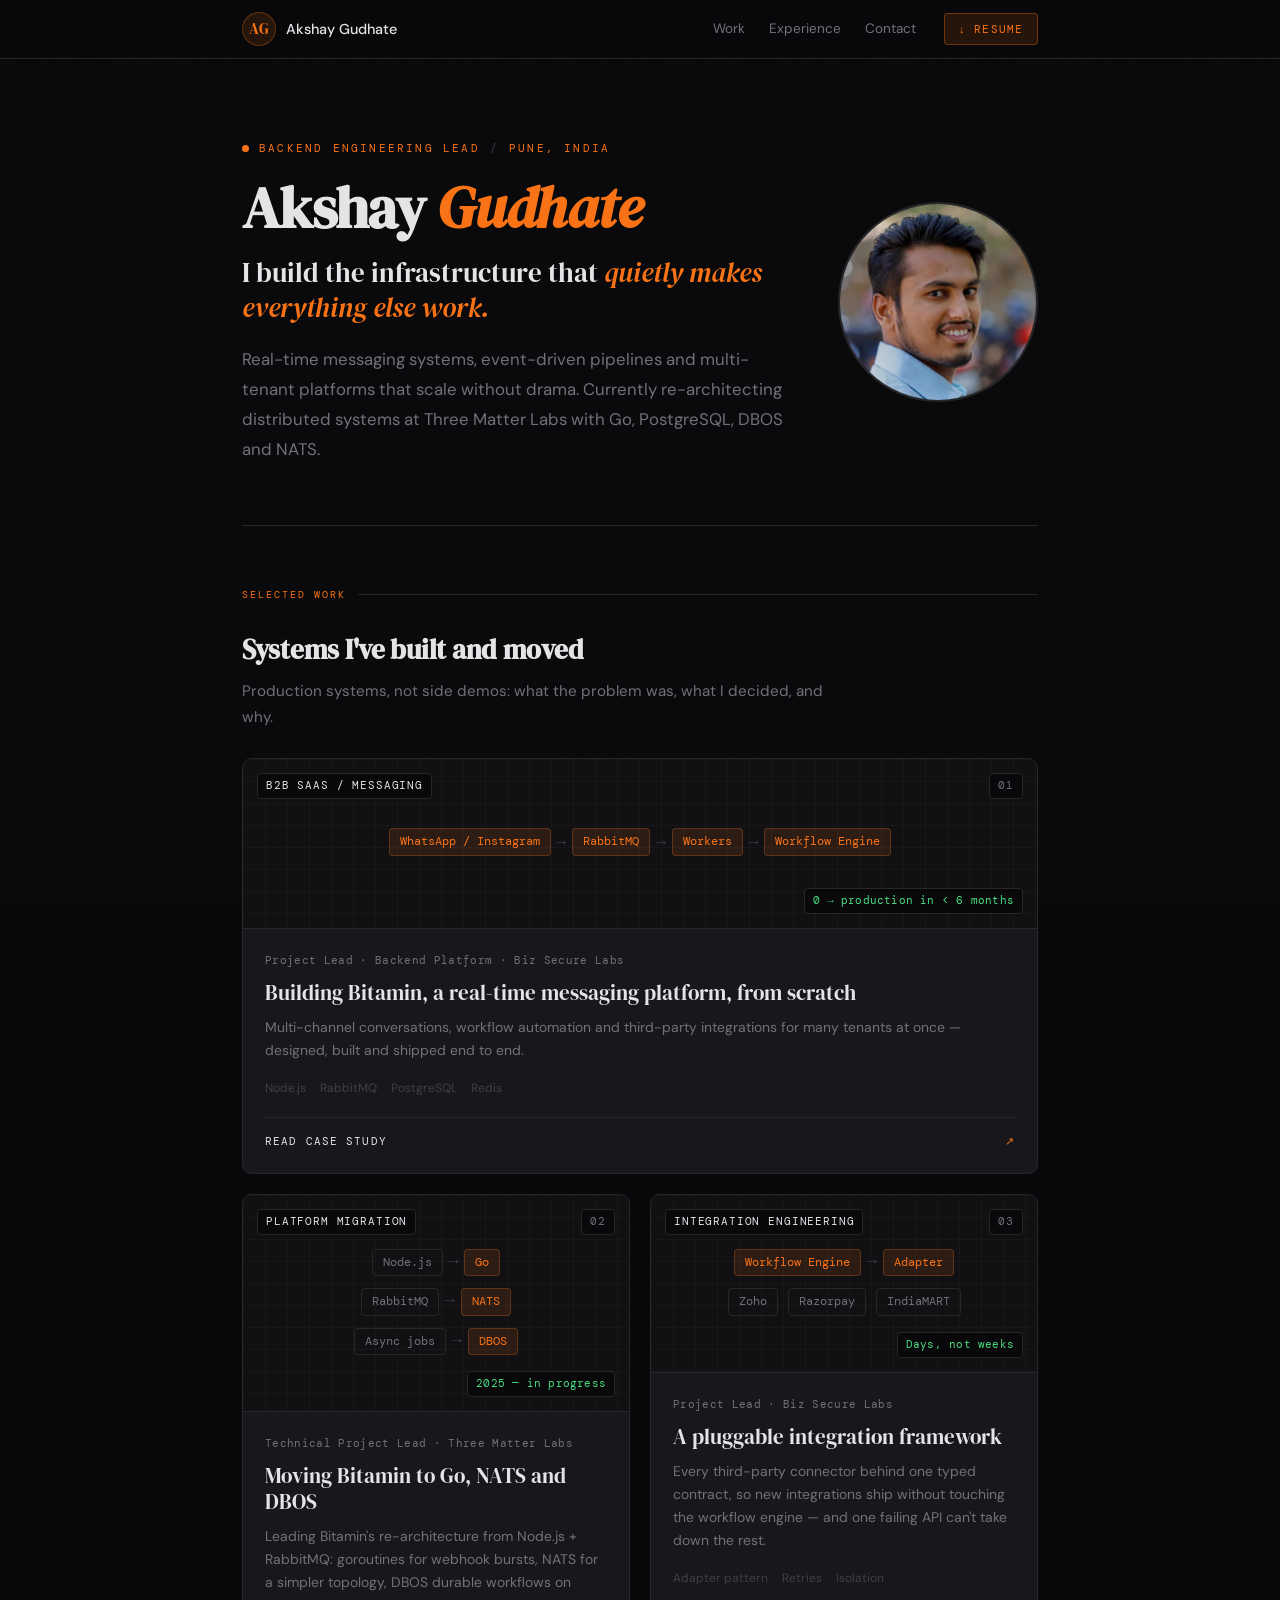
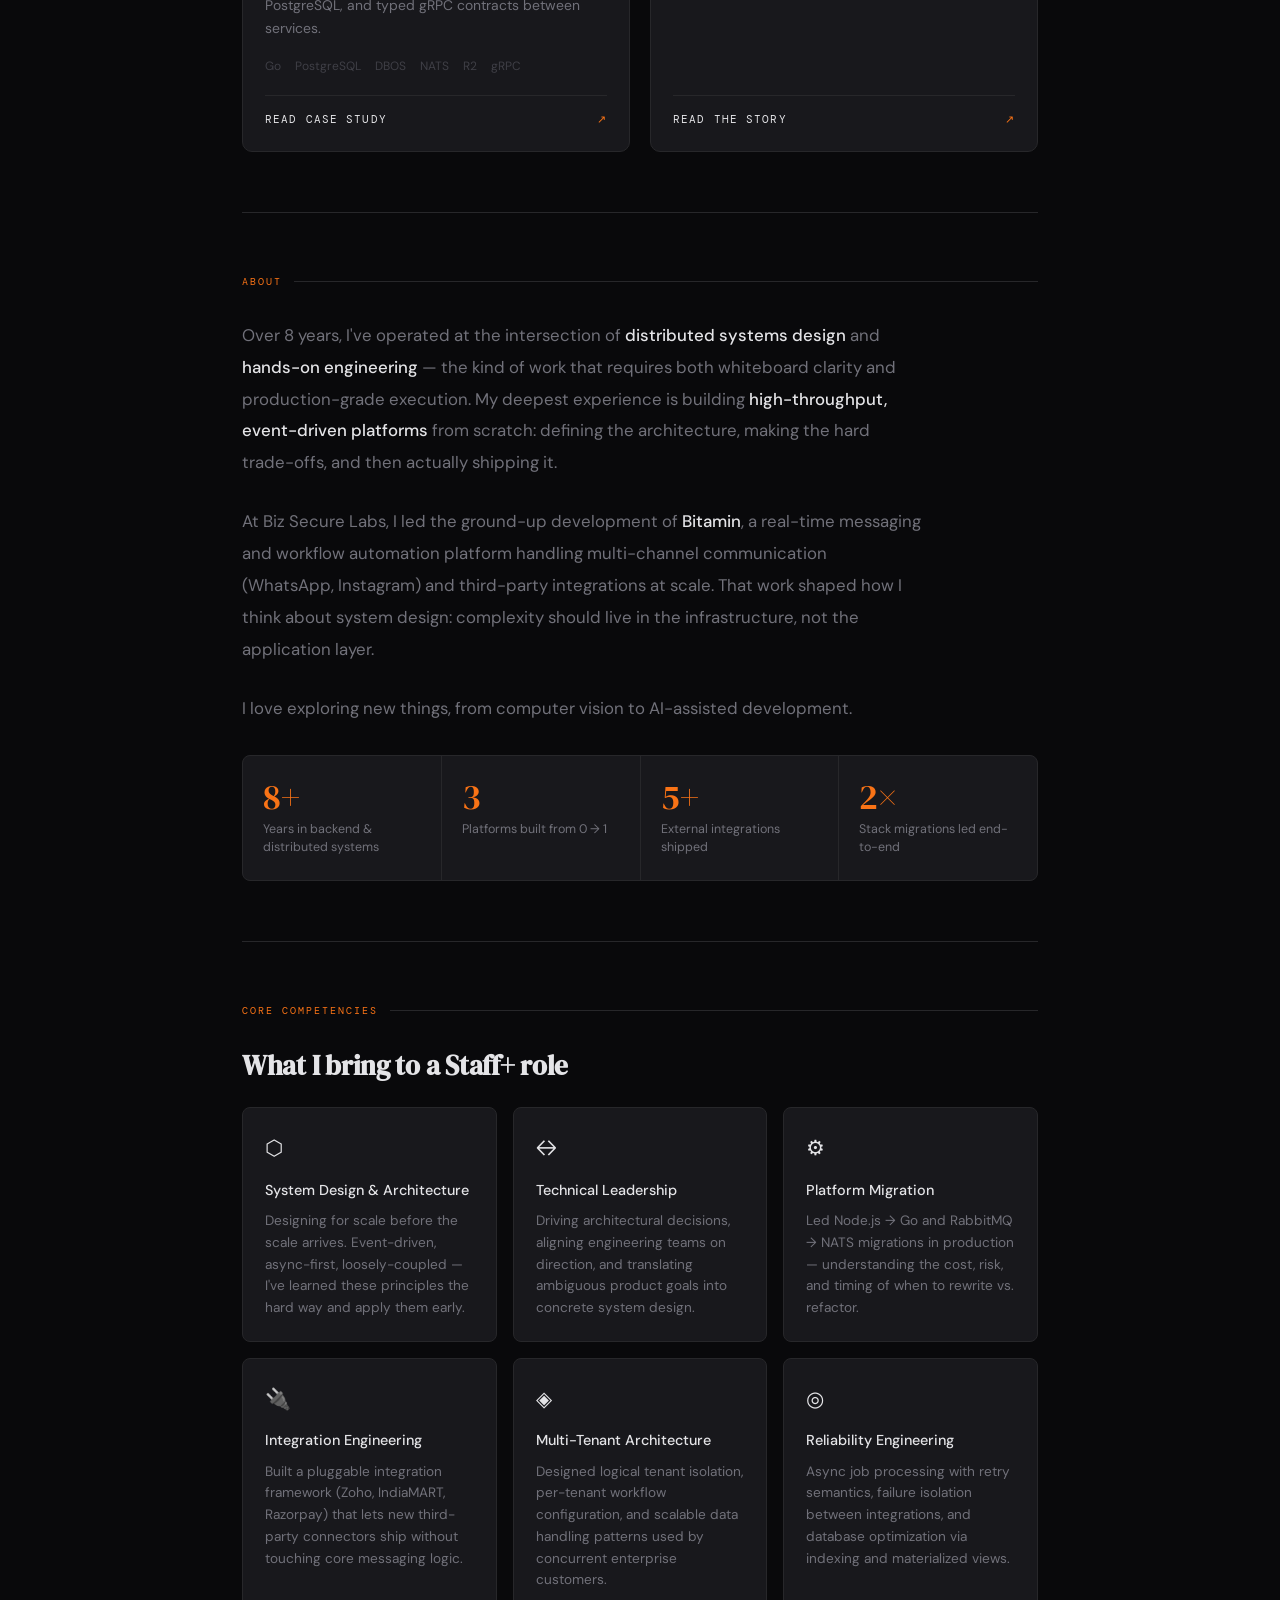
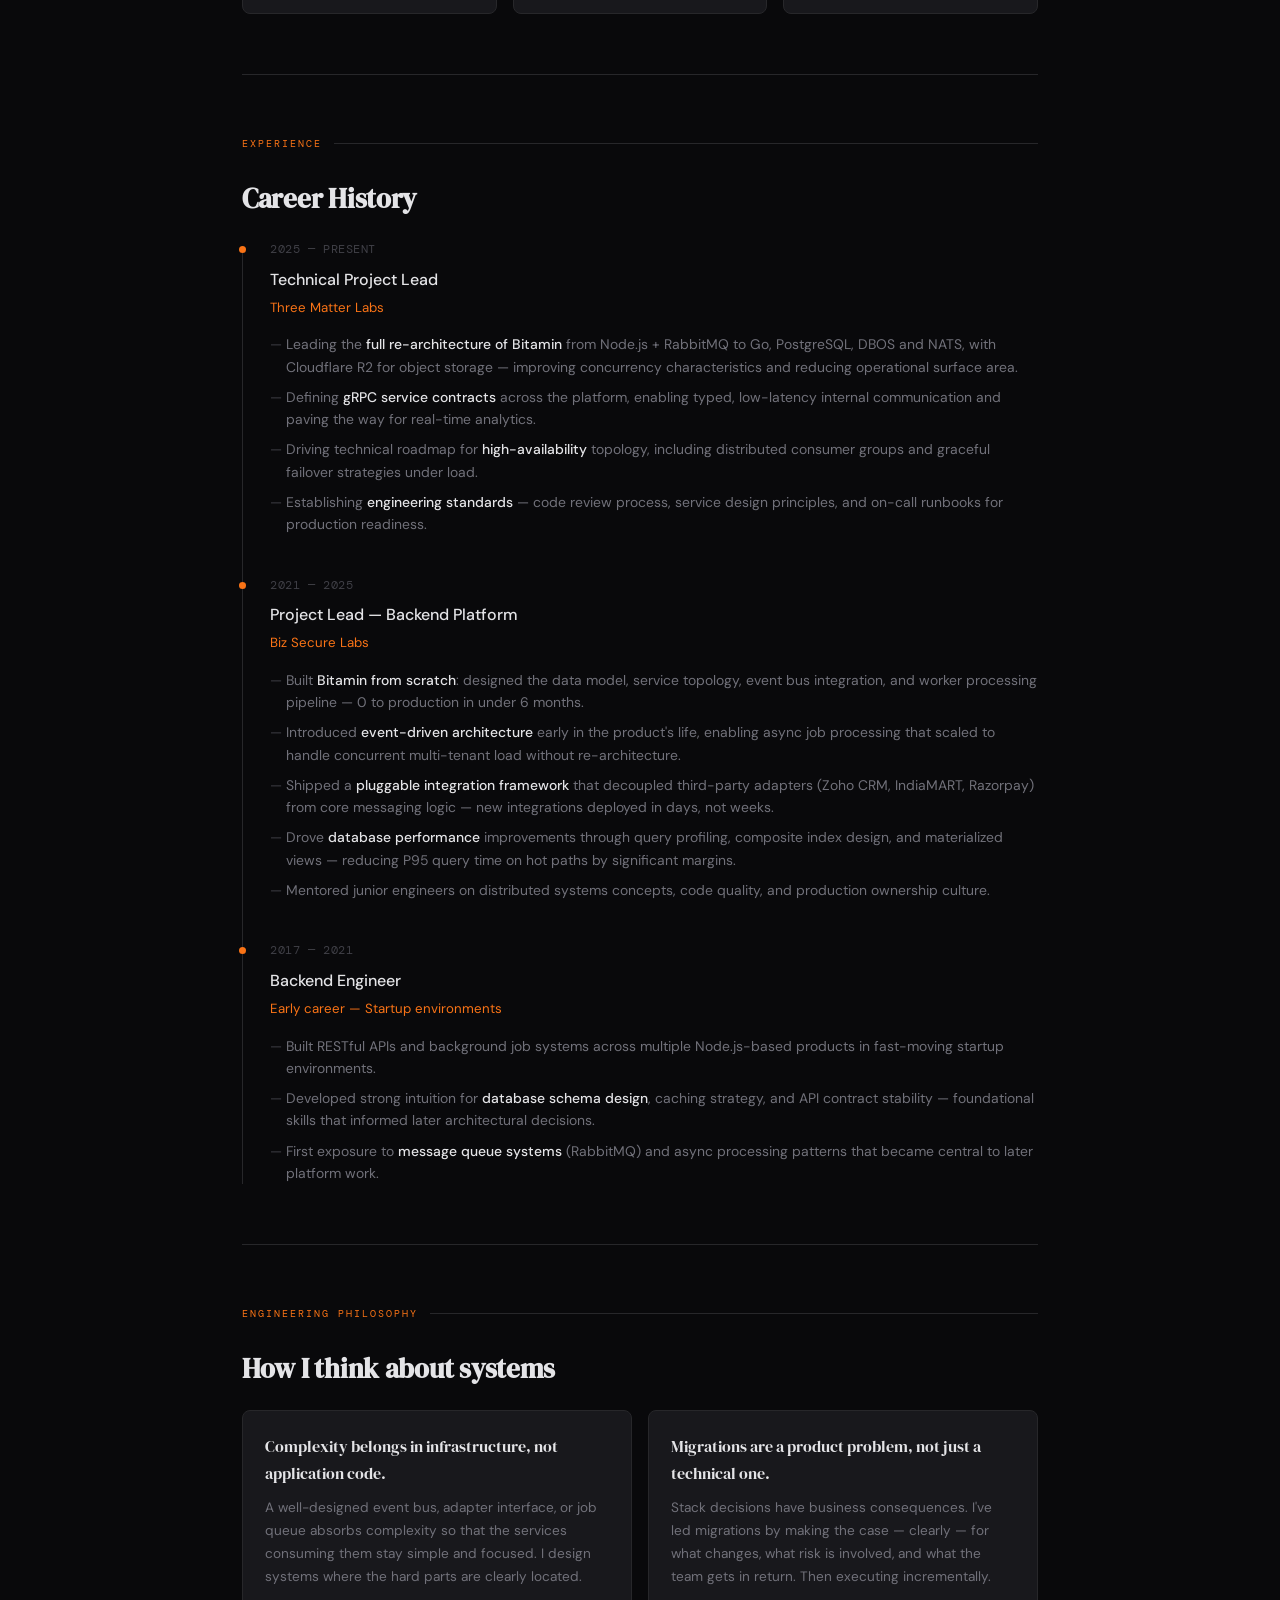
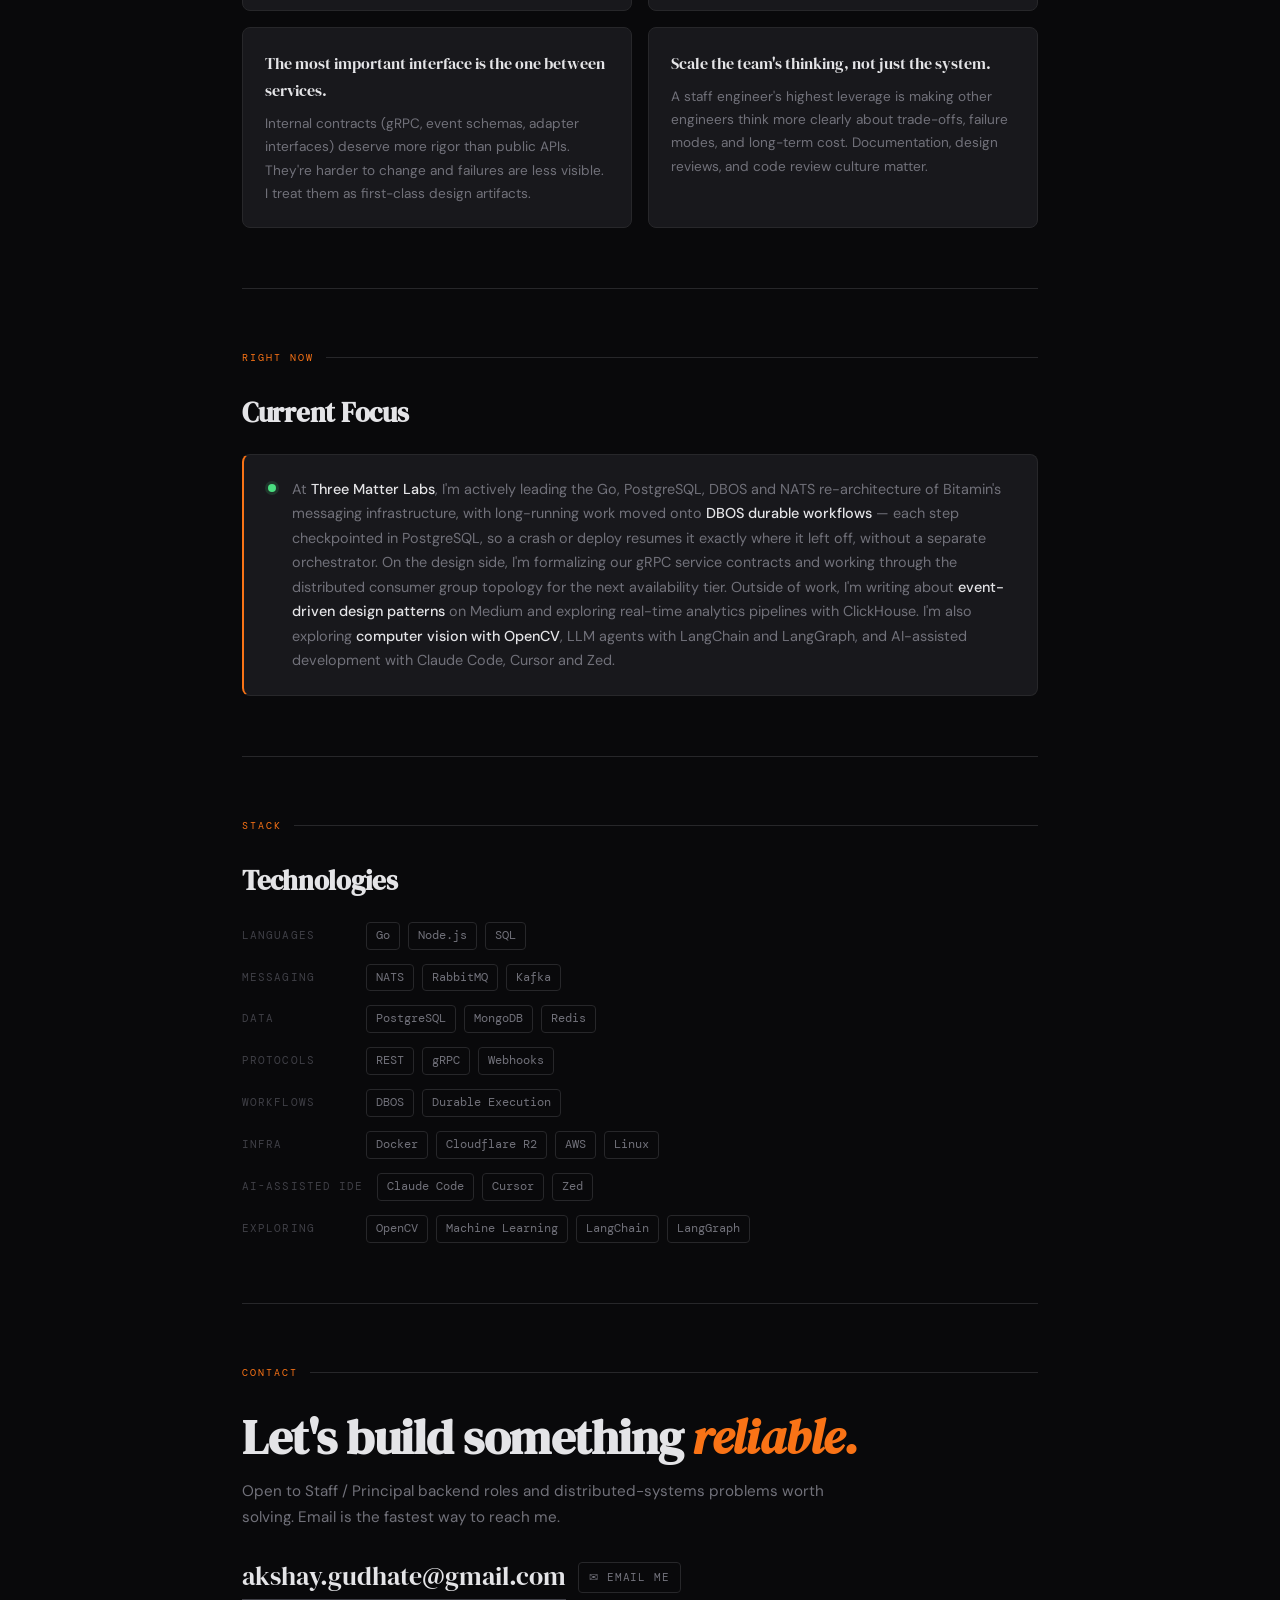
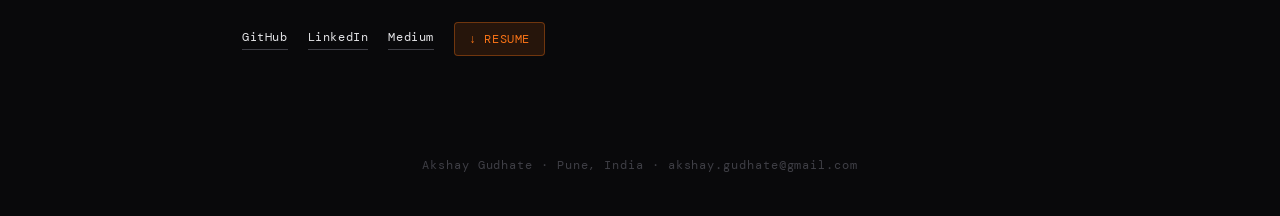
==== commit cfb6ee20: "New profile photo and favicon, mailto contact button - profile.jpg replaces the inline base64 photo " ====
--- a/index.html
+++ b/index.html
@@ -11,7 +11,9 @@
     <meta property="og:description"
         content="Real-time messaging, event-driven pipelines and multi-tenant platforms. Go · PostgreSQL · DBOS · NATS.">
     <meta property="og:type" content="website">
+    <meta property="og:image" content="https://akshaygudhate.github.io/profile.jpg">
     <link rel="icon" type="image/png" href="favicon.png">
+    <link rel="apple-touch-icon" href="apple-touch-icon.png">
     <link rel="preconnect" href="https://fonts.googleapis.com">
     <link rel="preconnect" href="https://fonts.gstatic.com" crossorigin>
     <link
@@ -53,7 +55,7 @@
                         PostgreSQL, DBOS and NATS.
                     </p>
                 </div>
-                <img src="[data-uri]" alt="Akshay Gudhate"
+                <img src="profile.jpg" width="200" height="200" alt="Akshay Gudhate"
                     alt="Akshay Gudhate" class="hero-photo">
             </div>
         </div>
@@ -415,7 +417,7 @@
                 solving. Email is the fastest way to reach me.</p>
             <div class="contact-row">
                 <a class="contact-email" href="mailto:akshay.gudhate@gmail.com">akshay.gudhate@gmail.com</a>
-                <button class="copy-btn" type="button" data-copy="akshay.gudhate@gmail.com">Copy</button>
+                <a class="copy-btn" href="mailto:akshay.gudhate@gmail.com">✉ Email me</a>
             </div>
             <div class="hero-links">
                 <a href="https://github.com/akshayGudhate" target="_blank" rel="noopener">GitHub</a>
@@ -433,17 +435,6 @@
 
     </div>
 
-    <script>
-        // copy email to clipboard
-        document.querySelectorAll('[data-copy]').forEach(function (b) {
-            b.addEventListener('click', function () {
-                navigator.clipboard.writeText(b.dataset.copy).then(function () {
-                    b.textContent = 'Copied ✓';
-                    setTimeout(function () { b.textContent = 'Copy'; }, 1800);
-                });
-            });
-        });
-    </script>
 </body>
 
 </html>
--- a/styles.css
+++ b/styles.css
@@ -157,7 +157,7 @@
     height: 200px;
     border-radius: 50%;
     object-fit: cover;
-    object-position: center top;
+    object-position: center;
     border: 2px solid var(--border);
     flex-shrink: 0;
 }
@@ -524,6 +524,7 @@
     border-radius: 4px;
     padding: 5px 10px;
     cursor: pointer;
+    text-decoration: none;
     transition: color 0.2s, border-color 0.2s;
 }
 
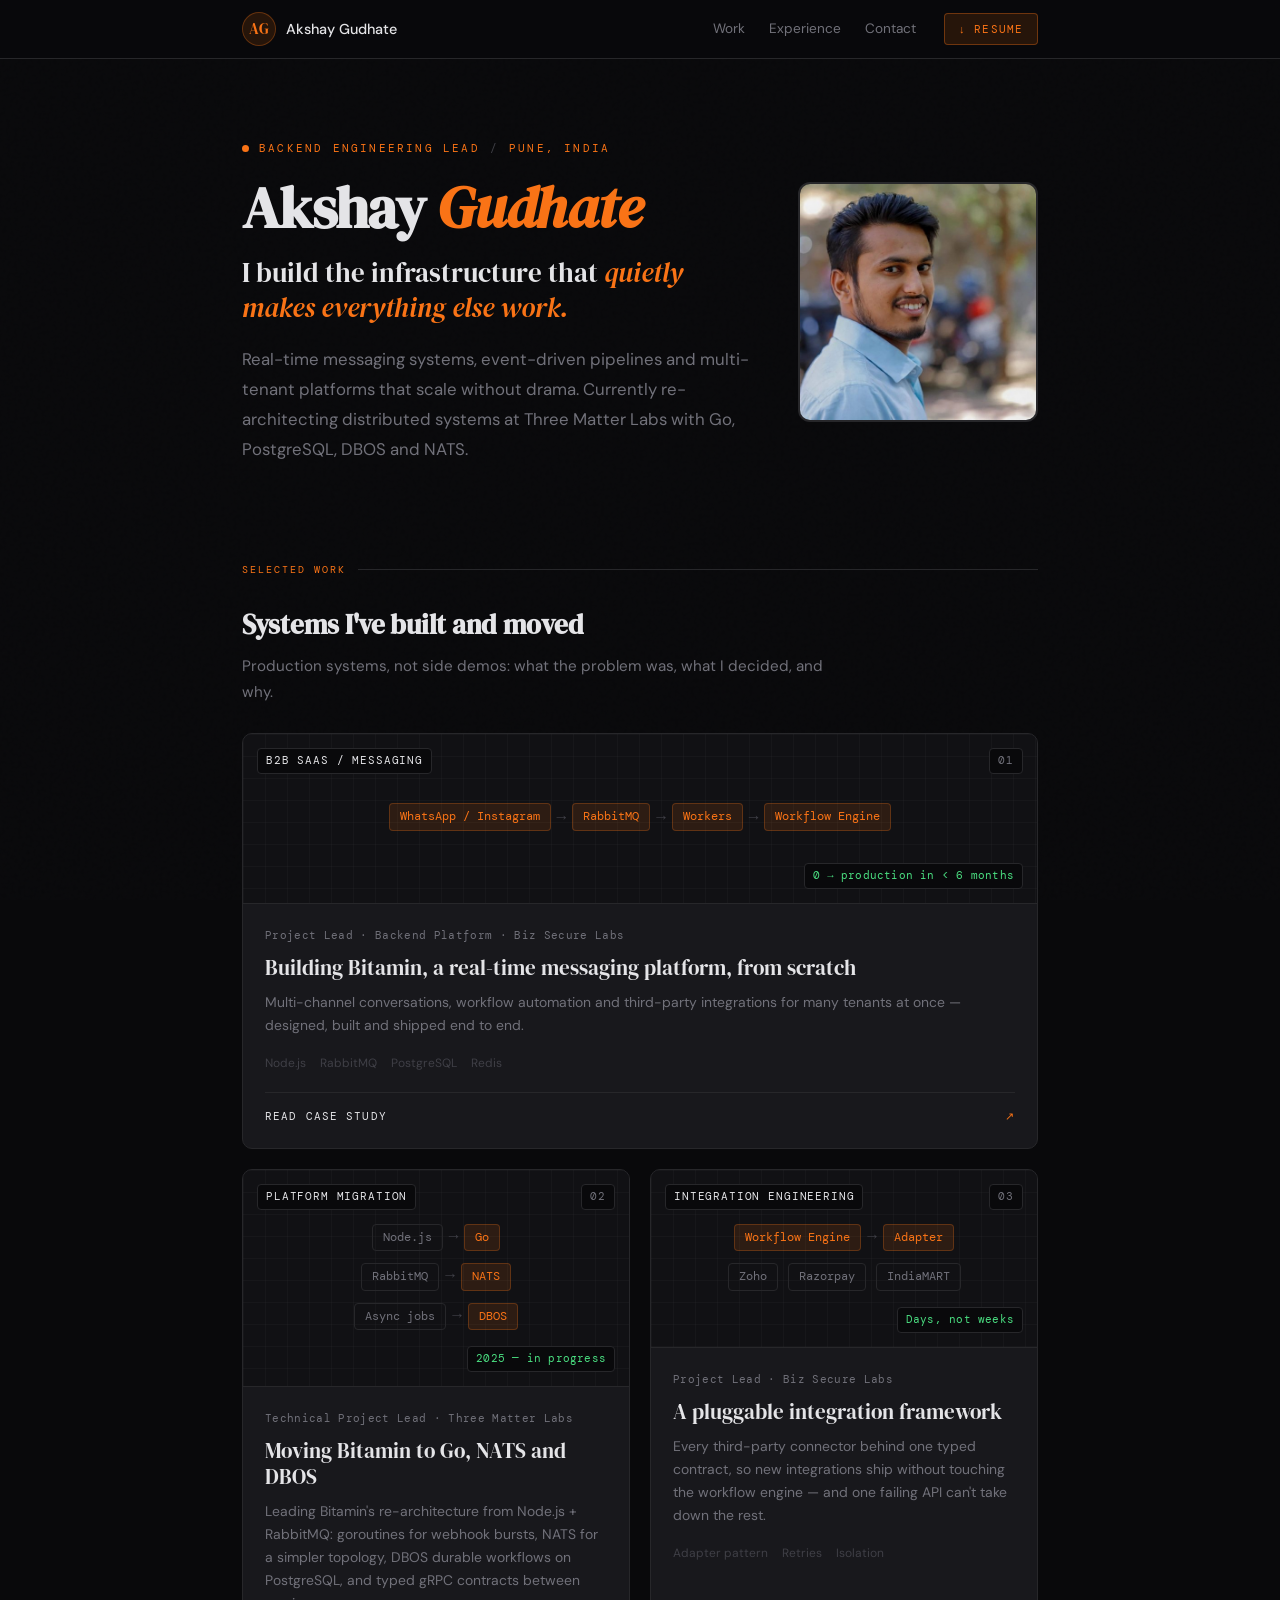
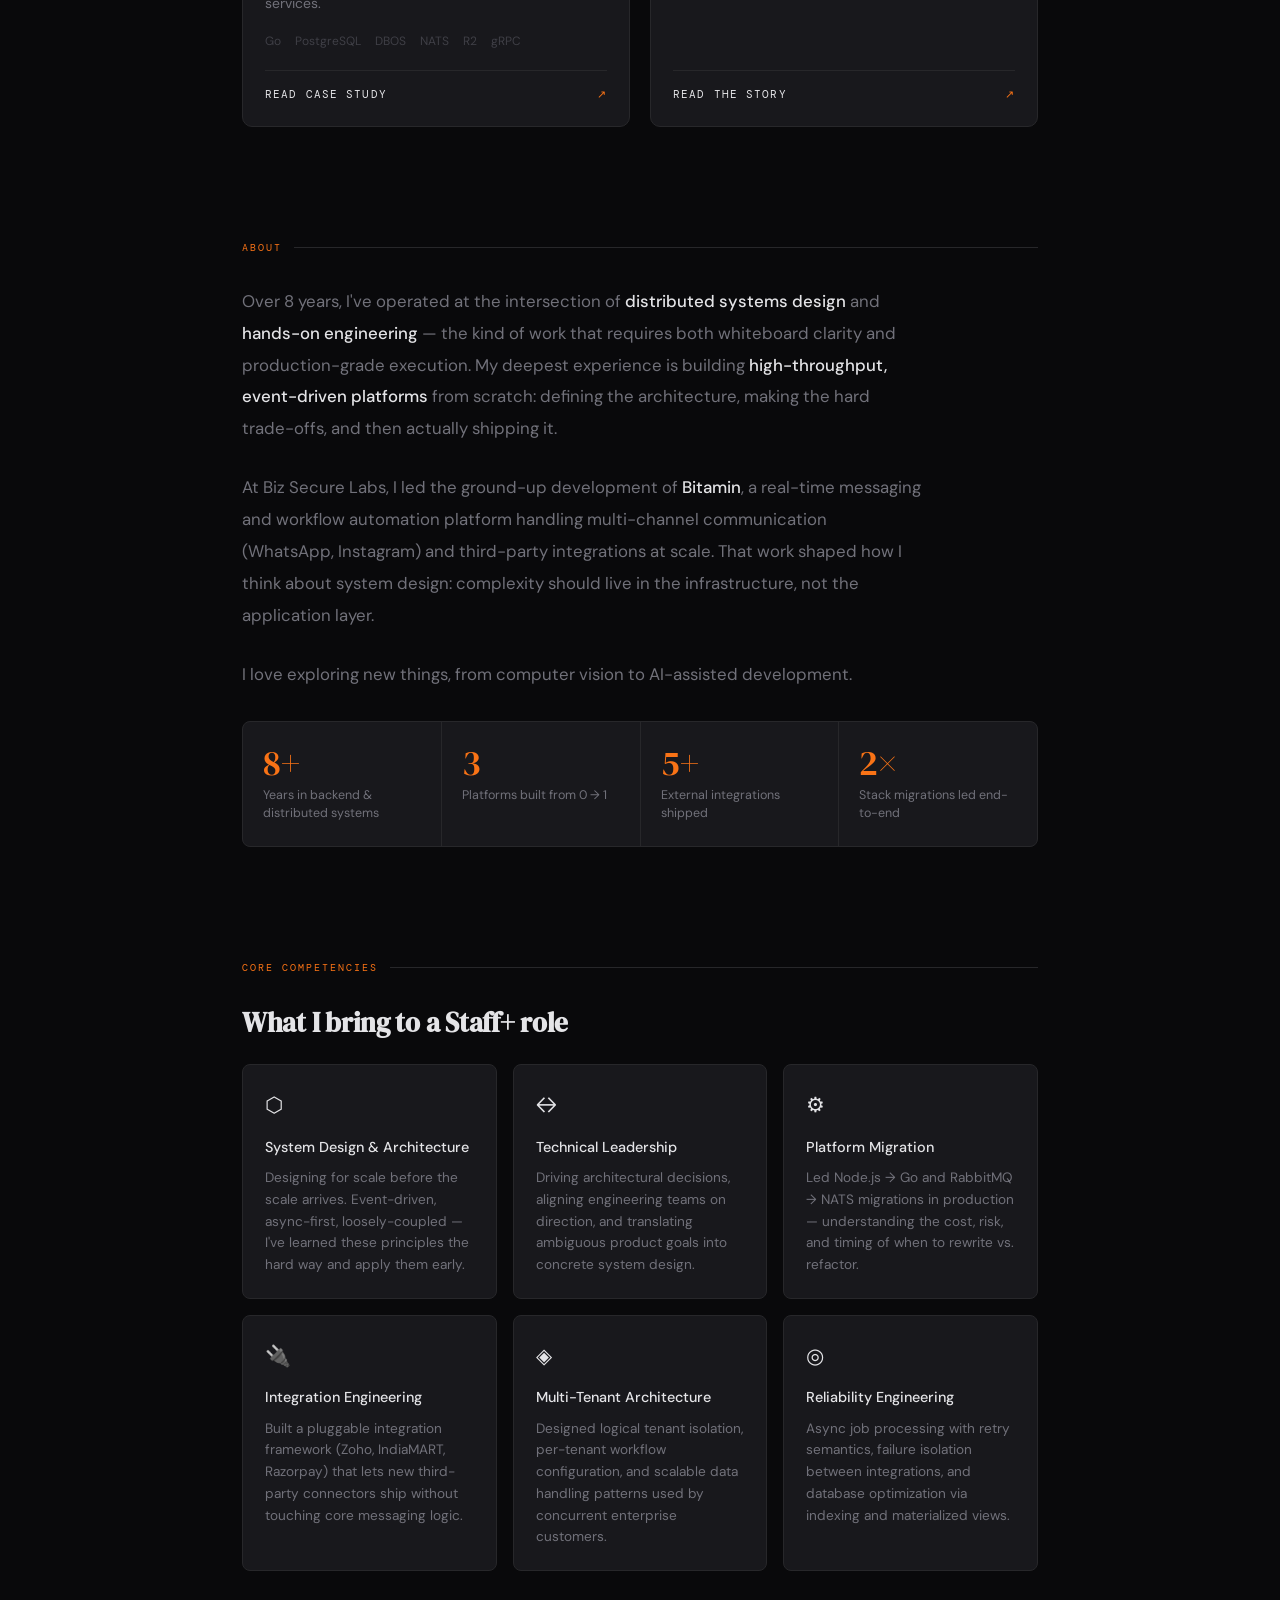
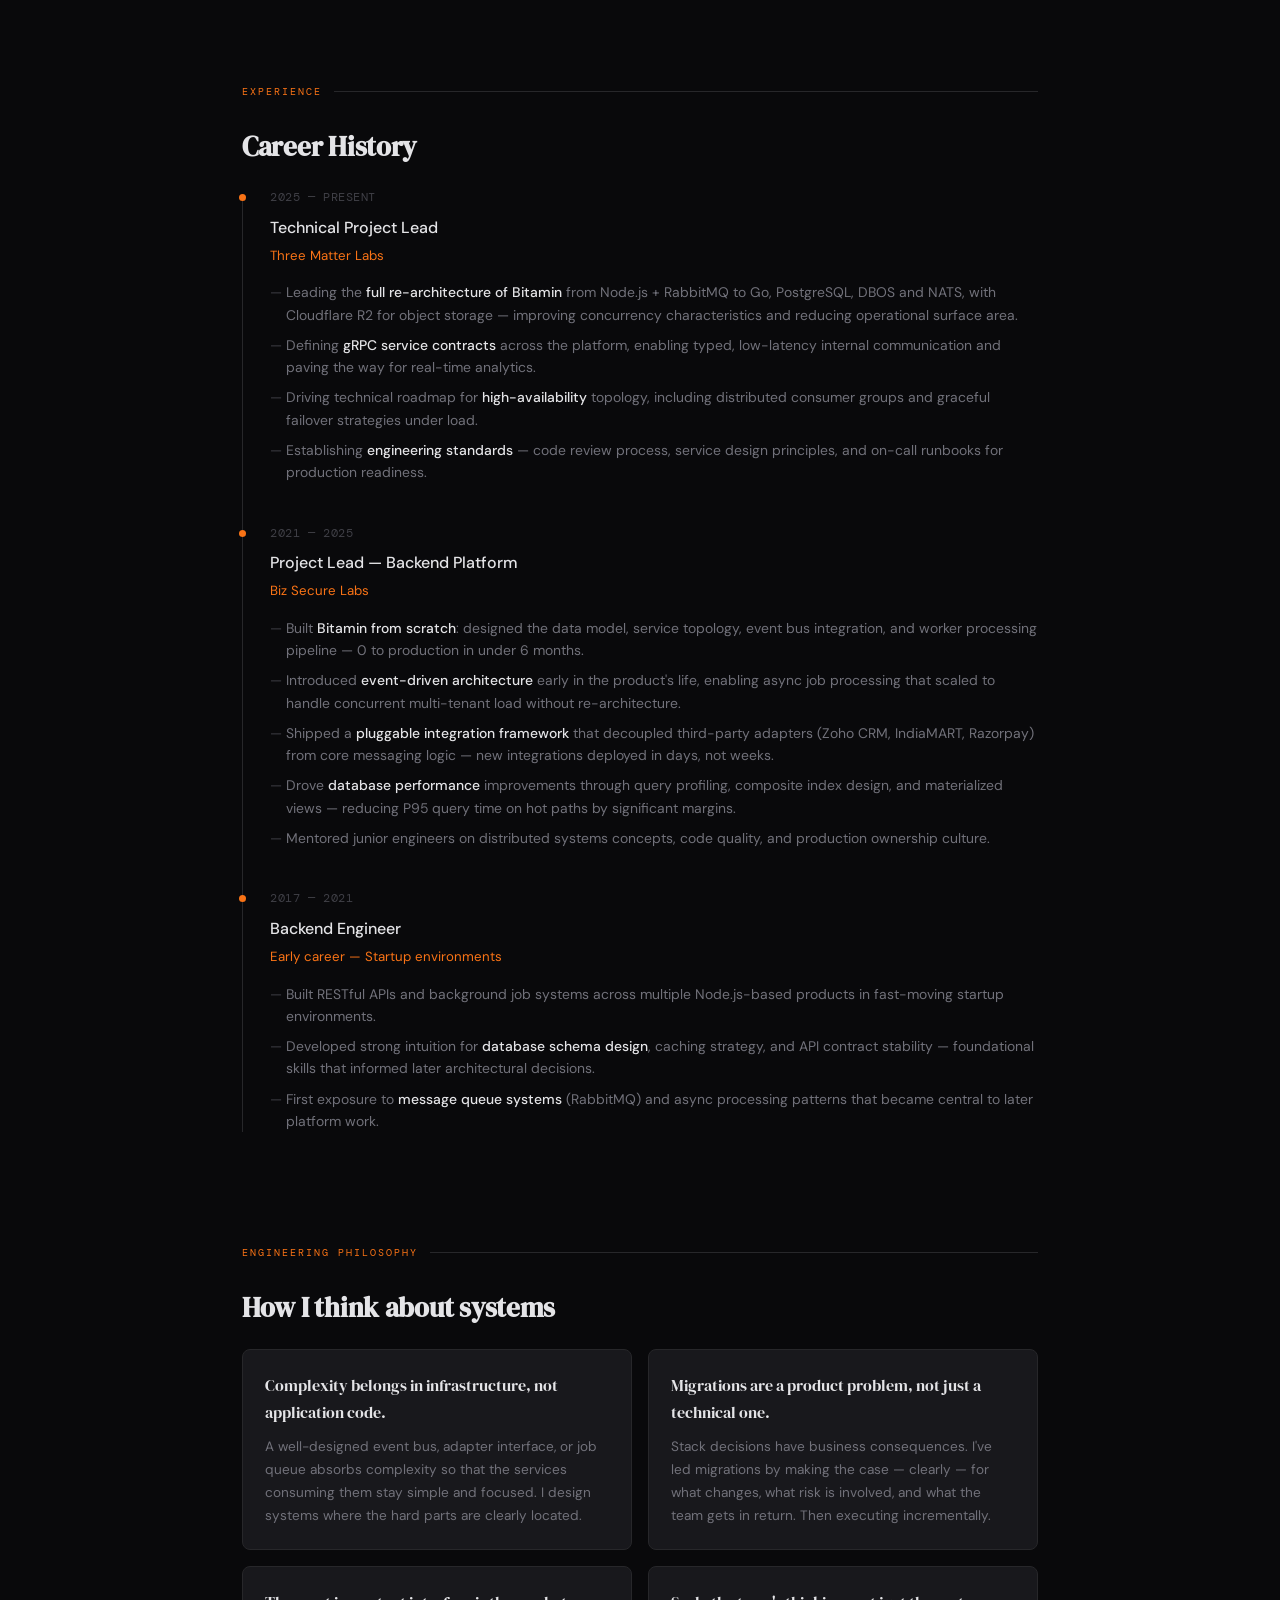
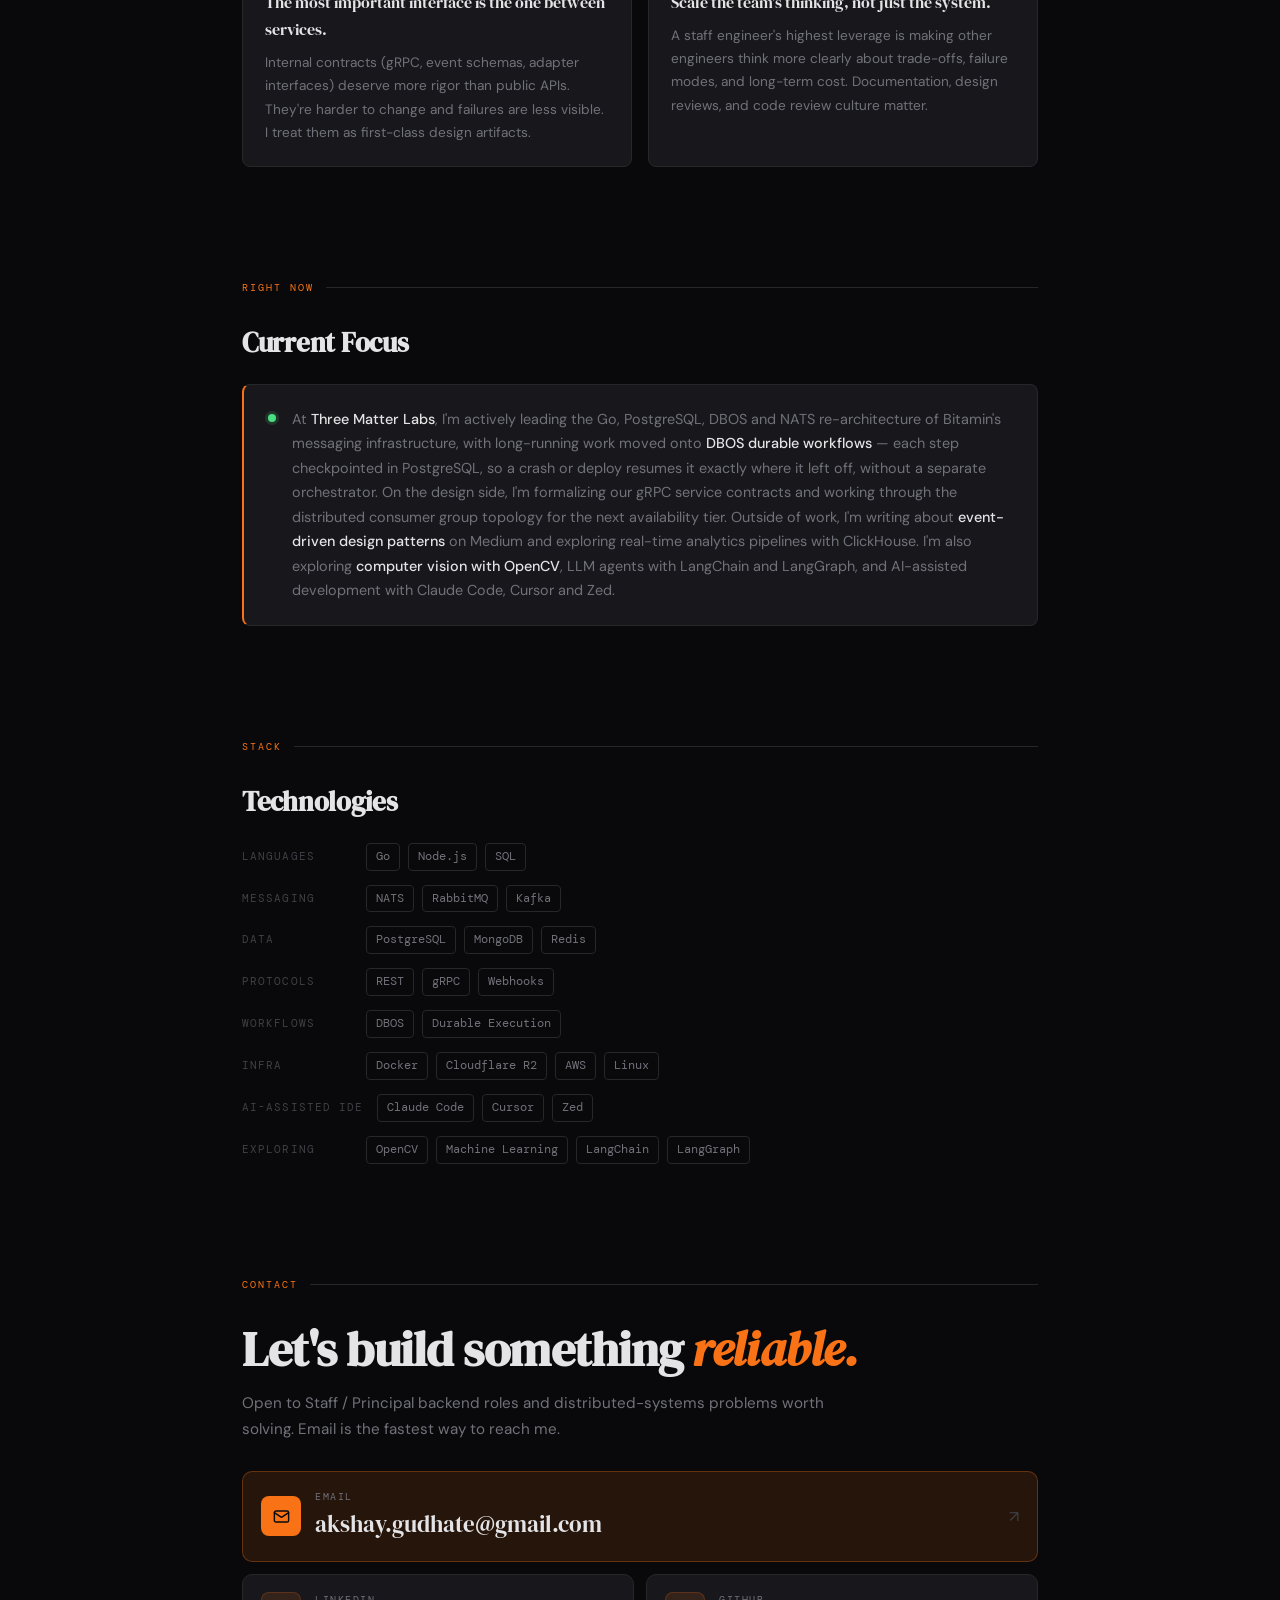
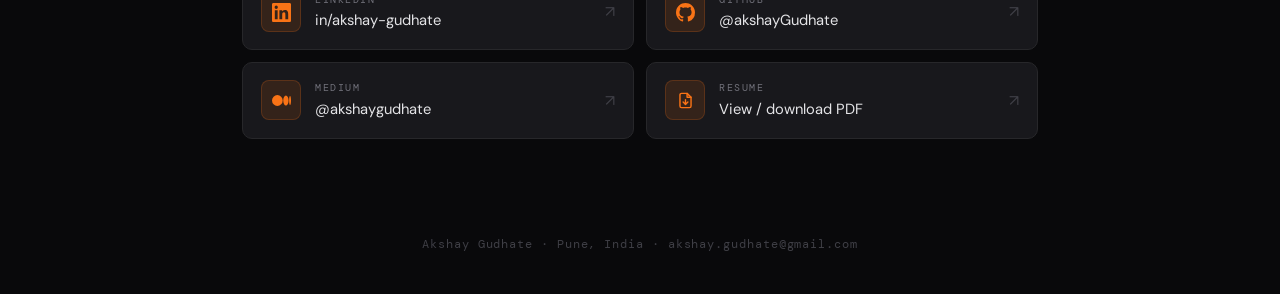
==== commit 862e6e1d: "Square profile photo, contact icon cards, remove section dividers - Profile: full uncropped photo in" ====
--- a/index.html
+++ b/index.html
@@ -55,7 +55,7 @@
                         PostgreSQL, DBOS and NATS.
                     </p>
                 </div>
-                <img src="profile.jpg" width="200" height="200" alt="Akshay Gudhate"
+                <img src="profile.jpg" width="240" height="240" alt="Akshay Gudhate"
                     alt="Akshay Gudhate" class="hero-photo">
             </div>
         </div>
@@ -415,16 +415,32 @@
             <h2 class="contact-title">Let's build something <em>reliable.</em></h2>
             <p class="section-intro">Open to Staff / Principal backend roles and distributed-systems problems worth
                 solving. Email is the fastest way to reach me.</p>
-            <div class="contact-row">
-                <a class="contact-email" href="mailto:akshay.gudhate@gmail.com">akshay.gudhate@gmail.com</a>
-                <a class="copy-btn" href="mailto:akshay.gudhate@gmail.com">✉ Email me</a>
-            </div>
-            <div class="hero-links">
-                <a href="https://github.com/akshayGudhate" target="_blank" rel="noopener">GitHub</a>
-                <a href="https://www.linkedin.com/in/akshay-gudhate/" target="_blank" rel="noopener">LinkedIn</a>
-                <a href="https://medium.com/@akshaygudhate" target="_blank" rel="noopener">Medium</a>
-                <a href="https://drive.google.com/file/d/1PpCX9nBve4YOYpo0bK9APBf0AA8yxDBO/view?usp=drive_link"
-                    target="_blank" rel="noopener" class="resume-btn">↓ Resume</a>
+            <div class="contact-grid">
+                <a class="contact-card primary" href="mailto:akshay.gudhate@gmail.com">
+                    <span class="cc-icon"><svg viewBox="0 0 24 24" fill="none" stroke="currentColor" stroke-width="1.8" stroke-linecap="round" stroke-linejoin="round" aria-hidden="true"><rect x="3" y="5" width="18" height="14" rx="2"/><path d="m3 7 9 6 9-6"/></svg></span>
+                    <span class="cc-text"><span class="cc-label">Email</span><span class="cc-value">akshay.gudhate@gmail.com</span></span>
+                    <span class="cc-arrow">↗</span>
+                </a>
+                <a class="contact-card" href="https://www.linkedin.com/in/akshay-gudhate/" target="_blank" rel="noopener">
+                    <span class="cc-icon"><svg viewBox="0 0 24 24" fill="currentColor" aria-hidden="true"><path d="M20.45 20.45h-3.56v-5.57c0-1.33-.02-3.04-1.85-3.04-1.85 0-2.14 1.45-2.14 2.94v5.67H9.35V9h3.41v1.56h.05c.48-.9 1.64-1.85 3.37-1.85 3.6 0 4.27 2.37 4.27 5.46v6.28zM5.34 7.43a2.06 2.06 0 1 1 0-4.13 2.06 2.06 0 0 1 0 4.13zM7.12 20.45H3.56V9h3.56v11.45zM22.22 0H1.77C.79 0 0 .77 0 1.73v20.54C0 23.23.79 24 1.77 24h20.45c.98 0 1.78-.77 1.78-1.73V1.73C24 .77 23.2 0 22.22 0z"/></svg></span>
+                    <span class="cc-text"><span class="cc-label">LinkedIn</span><span class="cc-value">in/akshay-gudhate</span></span>
+                    <span class="cc-arrow">↗</span>
+                </a>
+                <a class="contact-card" href="https://github.com/akshayGudhate" target="_blank" rel="noopener">
+                    <span class="cc-icon"><svg viewBox="0 0 16 16" fill="currentColor" aria-hidden="true"><path d="M8 0C3.58 0 0 3.58 0 8c0 3.54 2.29 6.53 5.47 7.59.4.07.55-.17.55-.38 0-.19-.01-.82-.01-1.49-2.01.37-2.53-.49-2.69-.94-.09-.23-.48-.94-.82-1.13-.28-.15-.68-.52-.01-.53.63-.01 1.08.58 1.23.82.72 1.21 1.87.87 2.33.66.07-.52.28-.87.51-1.07-1.78-.2-3.64-.89-3.64-3.95 0-.87.31-1.59.82-2.15-.08-.2-.36-1.02.08-2.12 0 0 .67-.21 2.2.82.64-.18 1.32-.27 2-.27.68 0 1.36.09 2 .27 1.53-1.04 2.2-.82 2.2-.82.44 1.1.16 1.92.08 2.12.51.56.82 1.27.82 2.15 0 3.07-1.87 3.75-3.65 3.95.29.25.54.73.54 1.48 0 1.07-.01 1.93-.01 2.2 0 .21.15.46.55.38A8.01 8.01 0 0 0 16 8c0-4.42-3.58-8-8-8z"/></svg></span>
+                    <span class="cc-text"><span class="cc-label">GitHub</span><span class="cc-value">@akshayGudhate</span></span>
+                    <span class="cc-arrow">↗</span>
+                </a>
+                <a class="contact-card" href="https://medium.com/@akshaygudhate" target="_blank" rel="noopener">
+                    <span class="cc-icon"><svg viewBox="0 0 24 24" fill="currentColor" aria-hidden="true"><path d="M13.54 12a6.8 6.8 0 0 1-6.77 6.82A6.8 6.8 0 0 1 0 12a6.8 6.8 0 0 1 6.77-6.82A6.8 6.8 0 0 1 13.54 12zm7.42 0c0 3.54-1.51 6.42-3.38 6.42-1.87 0-3.39-2.88-3.39-6.42s1.52-6.42 3.39-6.42 3.38 2.88 3.38 6.42M24 12c0 3.17-.53 5.75-1.19 5.75-.66 0-1.19-2.58-1.19-5.75s.53-5.75 1.19-5.75C23.47 6.25 24 8.83 24 12z"/></svg></span>
+                    <span class="cc-text"><span class="cc-label">Medium</span><span class="cc-value">@akshaygudhate</span></span>
+                    <span class="cc-arrow">↗</span>
+                </a>
+                <a class="contact-card" href="https://drive.google.com/file/d/1PpCX9nBve4YOYpo0bK9APBf0AA8yxDBO/view?usp=drive_link" target="_blank" rel="noopener">
+                    <span class="cc-icon"><svg viewBox="0 0 24 24" fill="none" stroke="currentColor" stroke-width="1.8" stroke-linecap="round" stroke-linejoin="round" aria-hidden="true"><path d="M14 3H7a2 2 0 0 0-2 2v14a2 2 0 0 0 2 2h10a2 2 0 0 0 2-2V8z"/><path d="M14 3v5h5"/><path d="M12 11v6m-3-3 3 3 3-3"/></svg></span>
+                    <span class="cc-text"><span class="cc-label">Resume</span><span class="cc-value">View / download PDF</span></span>
+                    <span class="cc-arrow">↗</span>
+                </a>
             </div>
         </section>
 
--- a/styles.css
+++ b/styles.css
@@ -55,8 +55,7 @@
 
 /* ── HERO ── */
 .hero {
-    padding: 80px 0 60px;
-    border-bottom: 1px solid var(--border);
+    padding: 80px 0 40px;
 }
 
 .hero-eyebrow {
@@ -153,9 +152,9 @@
 }
 
 .hero-photo {
-    width: 200px;
-    height: 200px;
-    border-radius: 50%;
+    width: 240px;
+    height: 240px;
+    border-radius: 12px;
     object-fit: cover;
     object-position: center;
     border: 2px solid var(--border);
@@ -252,13 +251,9 @@
 
 /* ── SECTION HEADS ── */
 section {
-    padding: 60px 0;
-    border-bottom: 1px solid var(--border);
-}
-
-section:last-of-type {
-    border-bottom: none;
-}
+    padding: 56px 0;
+}
+
 
 .section-label {
     font-family: 'DM Mono', monospace;
@@ -989,8 +984,8 @@
 
     .hero-photo {
         order: -1;
-        width: 140px;
-        height: 140px;
+        width: 200px;
+        height: 200px;
     }
 
     .hero-eyebrow {
@@ -1064,8 +1059,6 @@
     grid-template-columns: repeat(auto-fit, minmax(170px, 1fr));
     gap: 18px 24px;
     margin-top: 32px;
-    padding-top: 24px;
-    border-top: 1px solid var(--border);
     font-size: 0.87rem;
     color: var(--text);
 }
@@ -1140,3 +1133,100 @@
     color: var(--accent);
     border-color: var(--accent);
 }
+
+/* ── CONTACT CARDS ── */
+.contact-grid {
+    display: grid;
+    grid-template-columns: repeat(2, 1fr);
+    gap: 12px;
+    margin-top: 28px;
+}
+
+.contact-card {
+    display: flex;
+    align-items: center;
+    gap: 14px;
+    padding: 16px 18px;
+    background: var(--card);
+    border: 1px solid var(--border);
+    border-radius: 10px;
+    text-decoration: none;
+    color: var(--text);
+    min-width: 0;
+    transition: border-color 0.2s, transform 0.2s, background 0.2s;
+}
+
+.contact-card:hover {
+    border-color: rgba(249, 115, 22, 0.45);
+    transform: translateY(-2px);
+}
+
+.contact-card.primary {
+    grid-column: 1 / -1;
+    background: var(--accent-dim);
+    border-color: rgba(249, 115, 22, 0.3);
+}
+
+.cc-icon {
+    width: 40px;
+    height: 40px;
+    flex-shrink: 0;
+    display: grid;
+    place-items: center;
+    border-radius: 8px;
+    background: var(--accent-dim);
+    color: var(--accent);
+    border: 1px solid rgba(249, 115, 22, 0.2);
+}
+
+.contact-card.primary .cc-icon {
+    background: var(--accent);
+    color: var(--bg);
+}
+
+.cc-icon svg {
+    width: 19px;
+    height: 19px;
+}
+
+.cc-text {
+    display: flex;
+    flex-direction: column;
+    min-width: 0;
+    flex: 1;
+}
+
+.cc-label {
+    font-family: 'DM Mono', monospace;
+    font-size: 0.64rem;
+    letter-spacing: 0.15em;
+    text-transform: uppercase;
+    color: var(--muted);
+}
+
+.cc-value {
+    font-size: 0.92rem;
+    overflow: hidden;
+    text-overflow: ellipsis;
+    white-space: nowrap;
+}
+
+.contact-card.primary .cc-value {
+    font-family: 'DM Serif Display', serif;
+    font-size: clamp(1.1rem, 3vw, 1.45rem);
+}
+
+.cc-arrow {
+    color: var(--faint);
+    transition: color 0.2s;
+}
+
+.contact-card:hover .cc-arrow {
+    color: var(--accent);
+}
+
+@media (max-width: 640px) {
+    .contact-grid {
+        grid-template-columns: 1fr;
+    }
+}
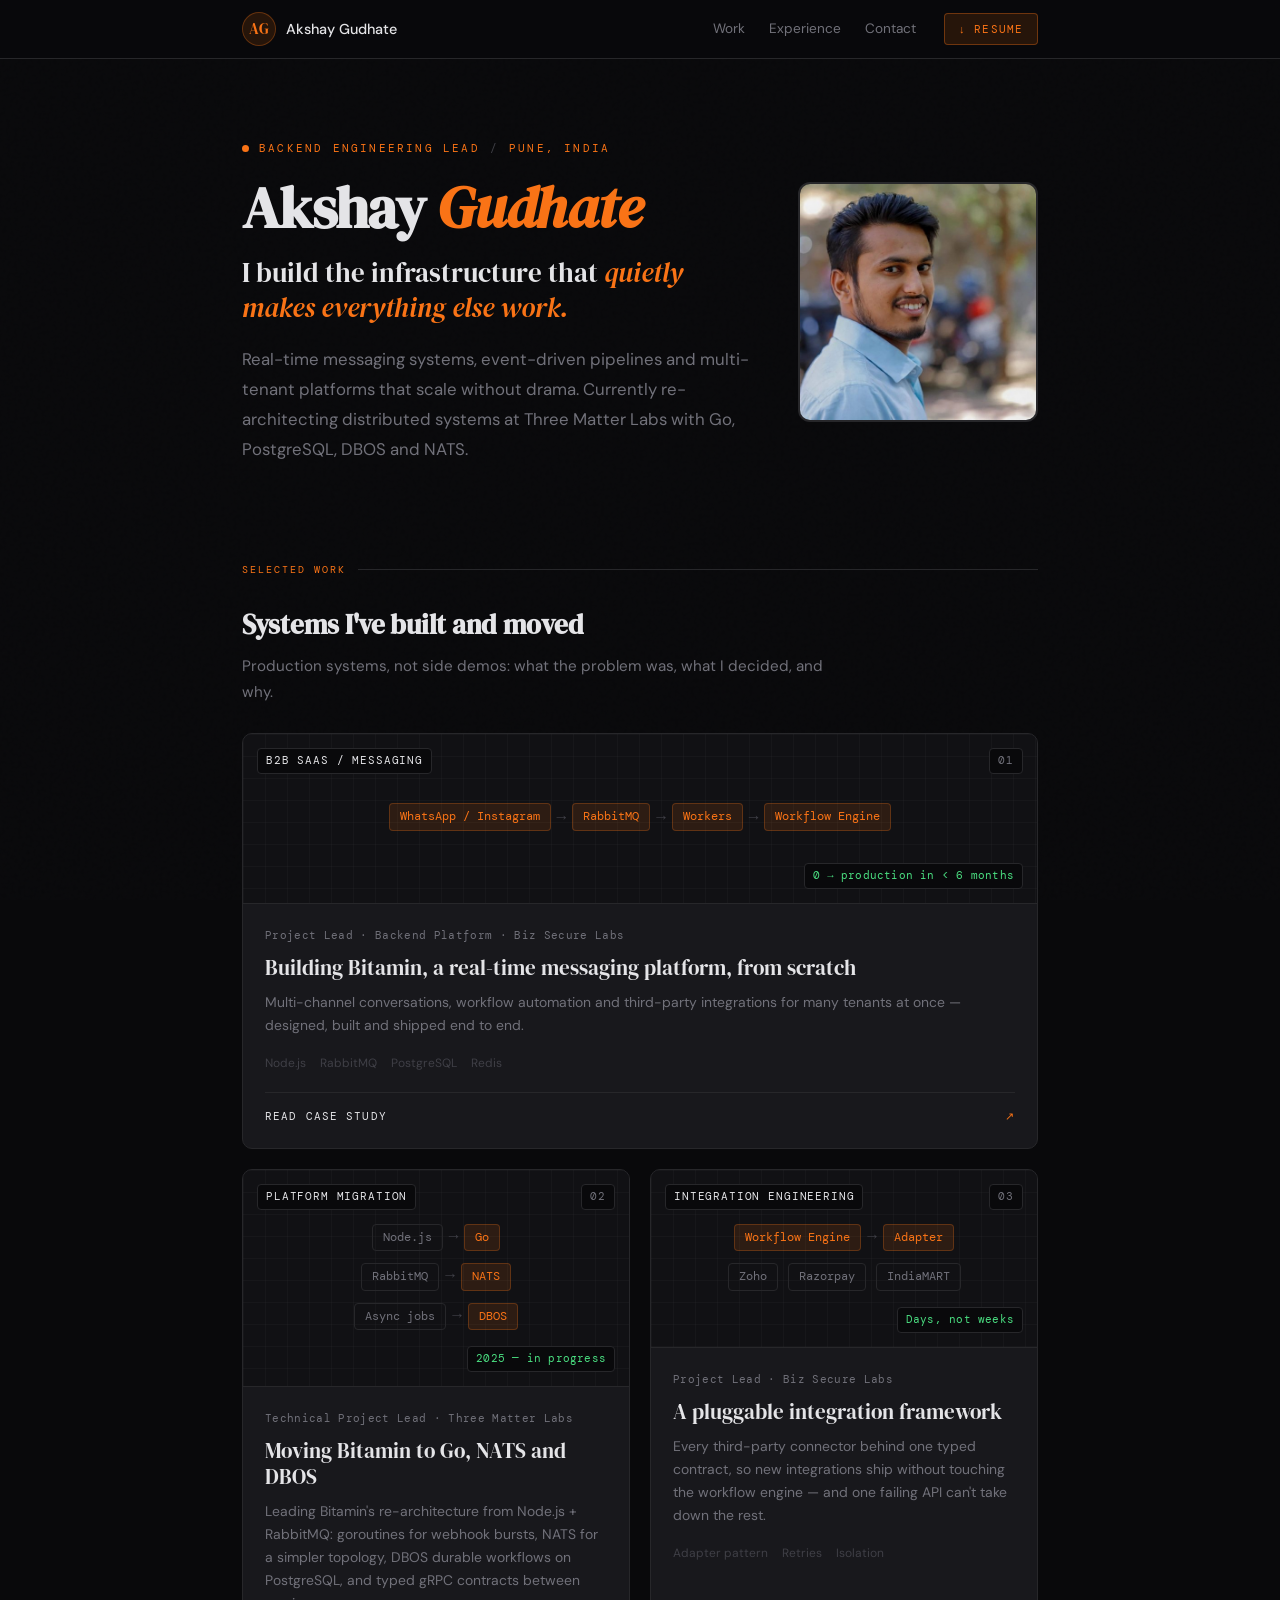
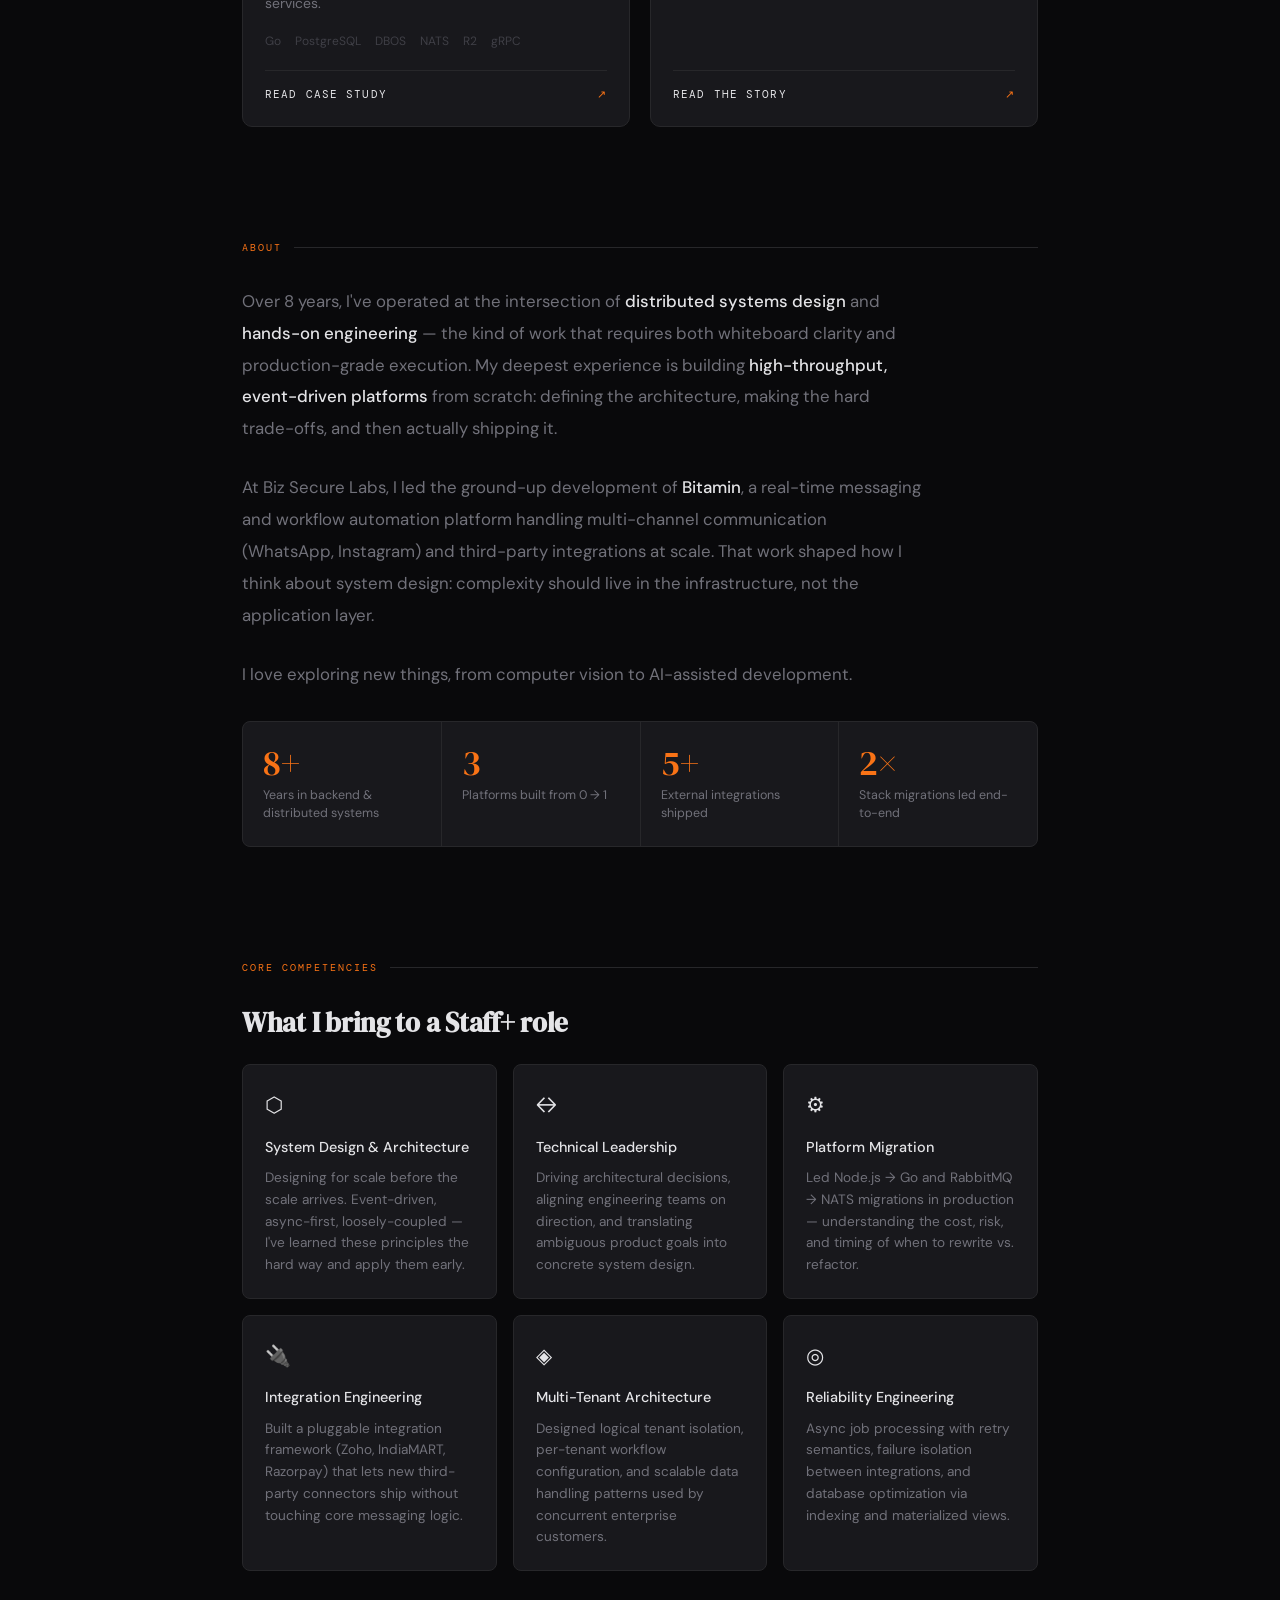
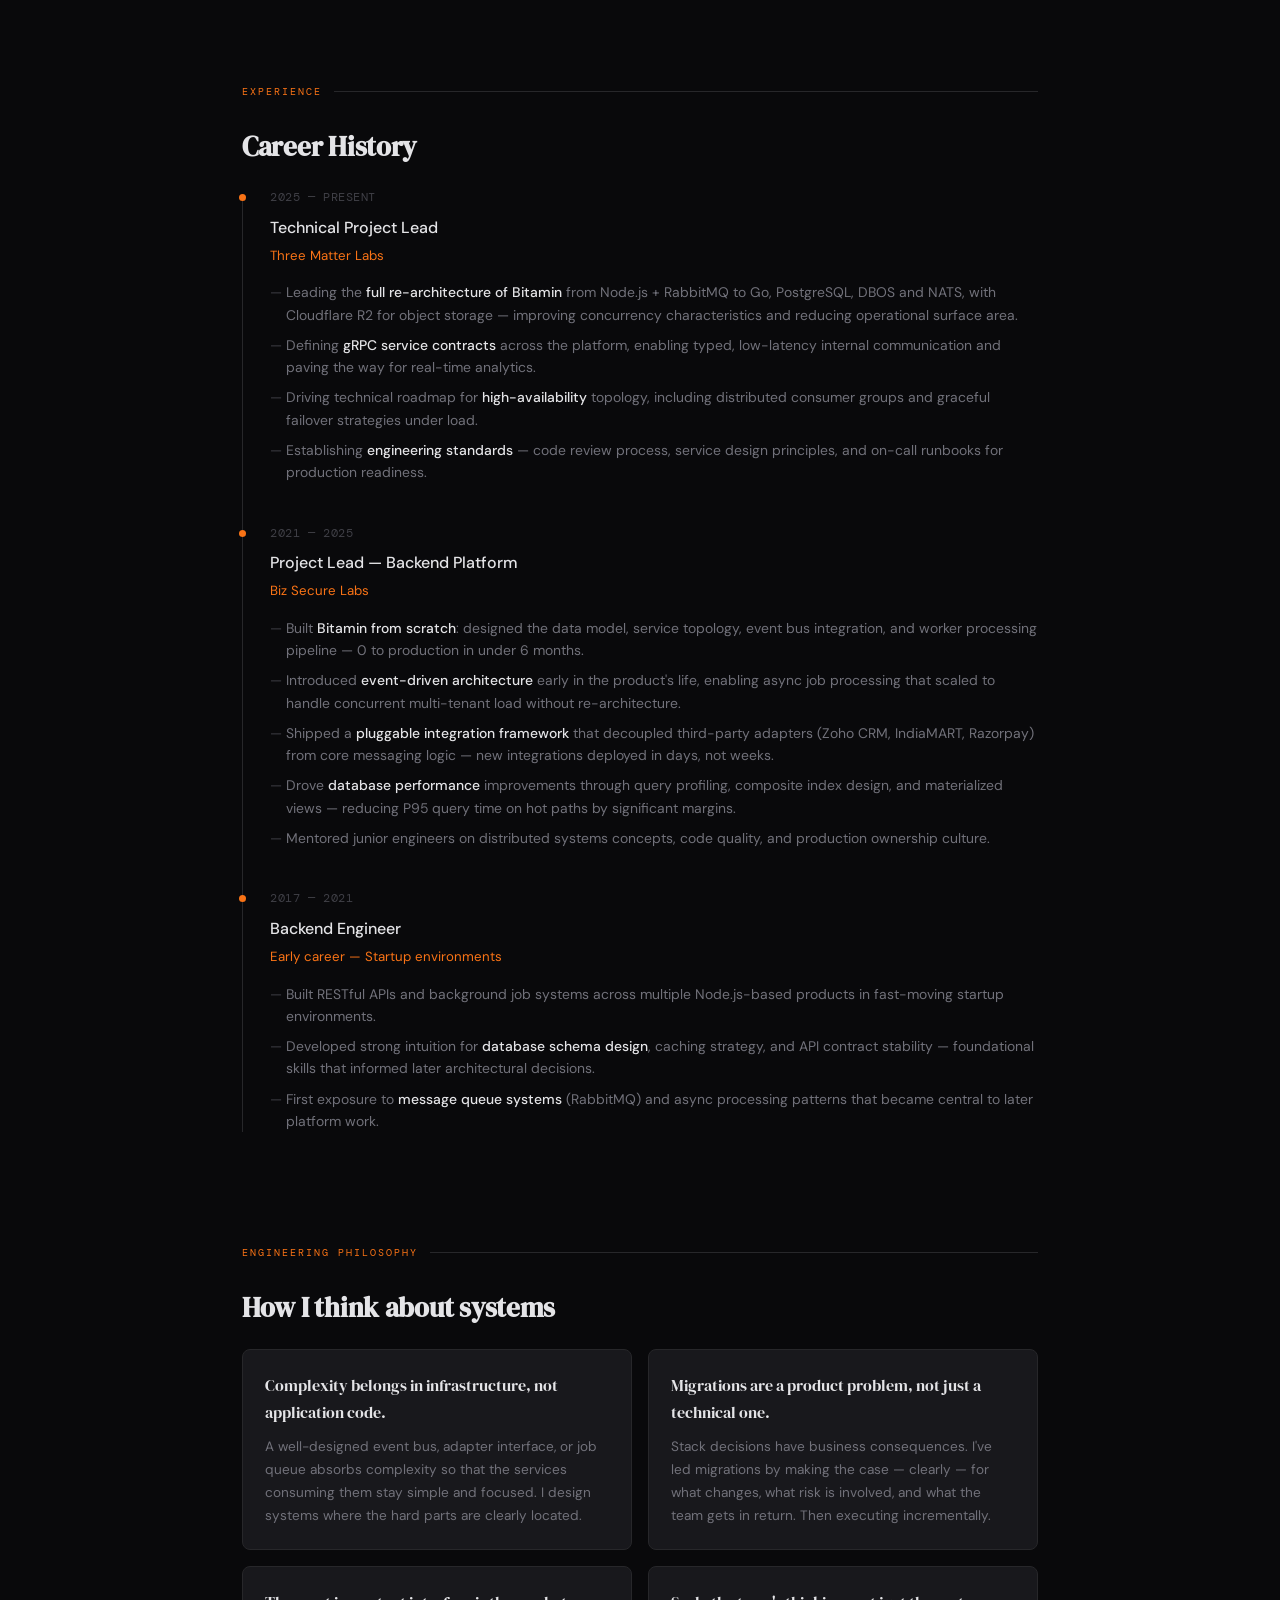
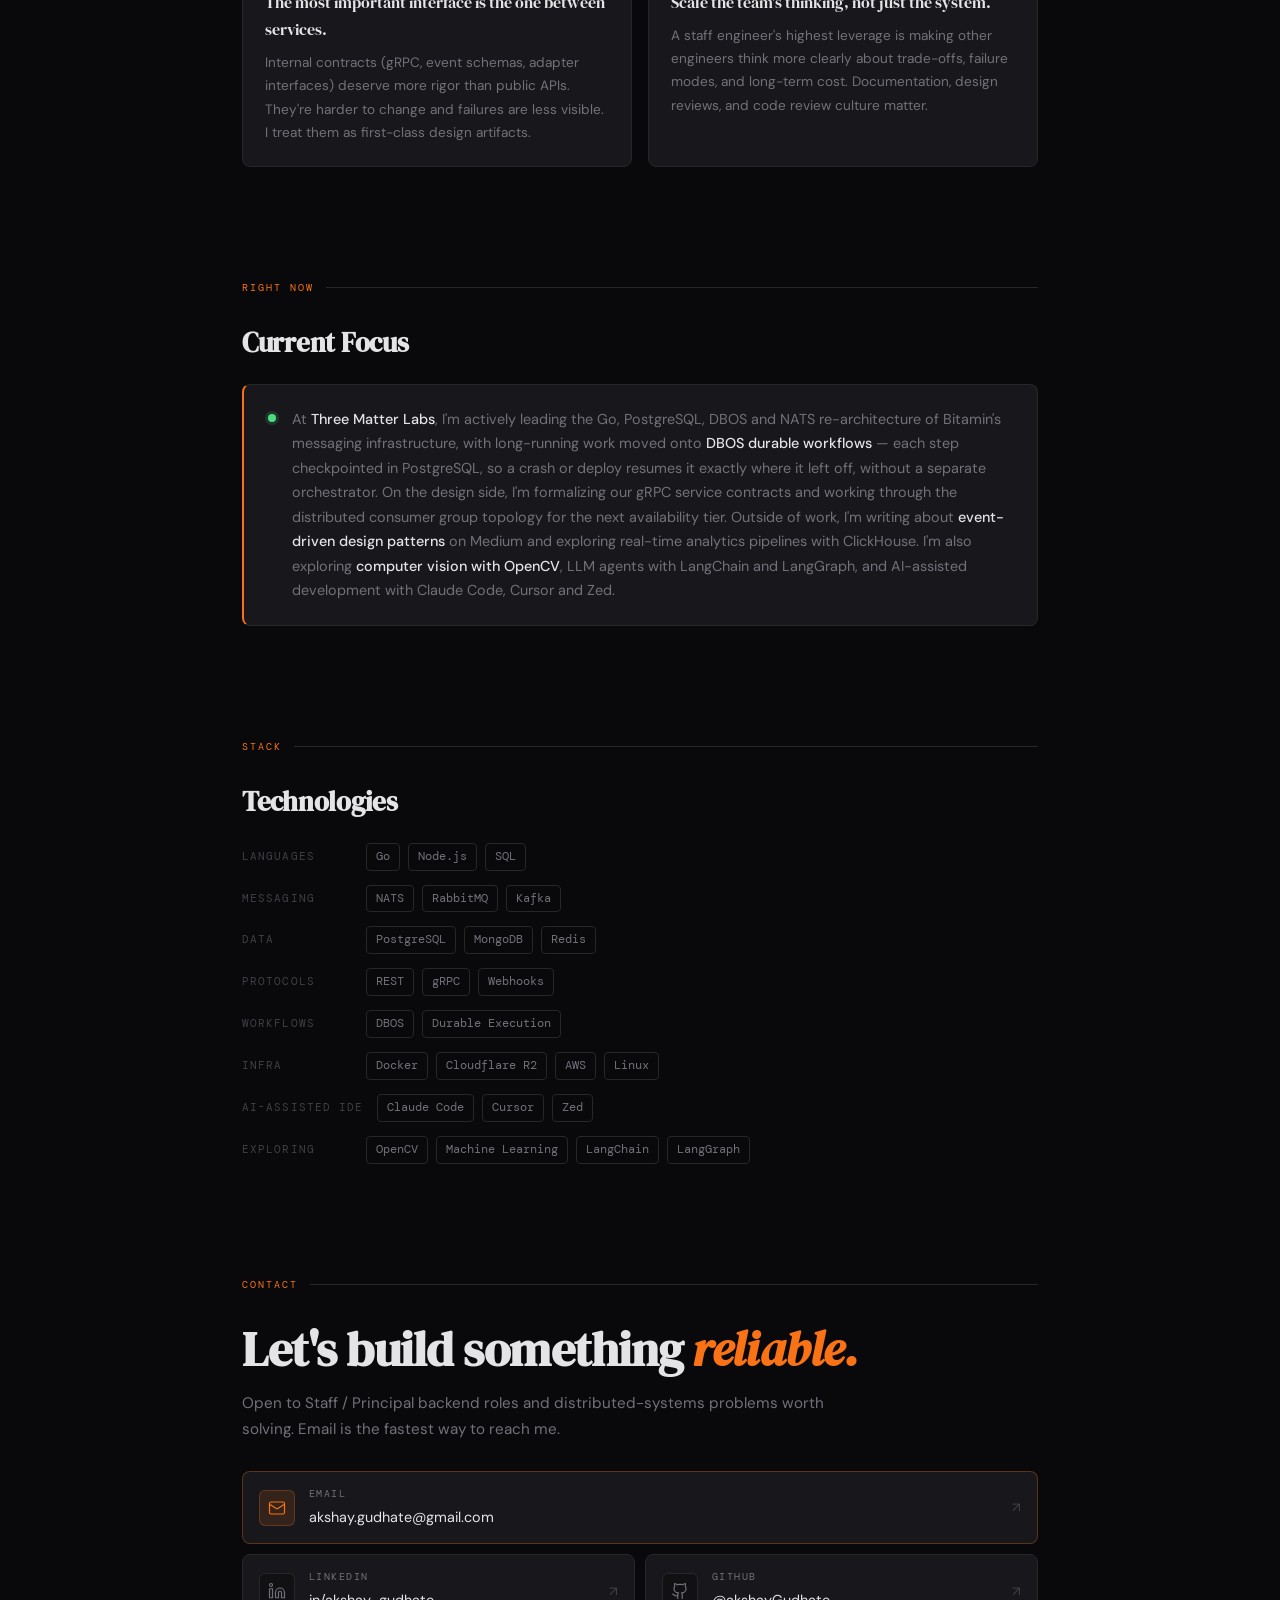
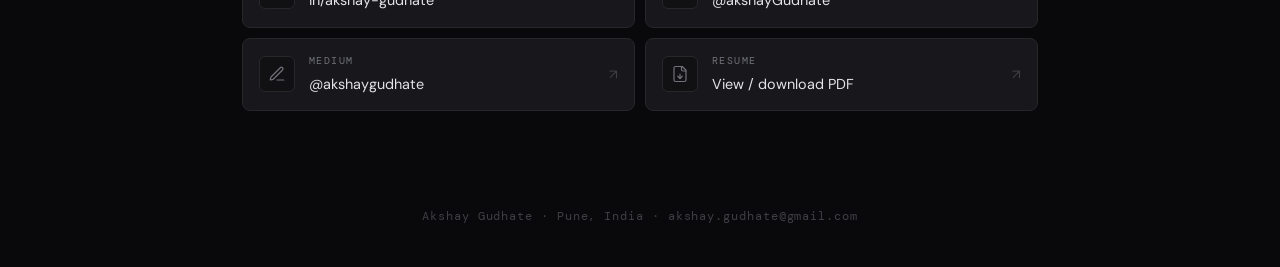
==== commit 8e65a75e: "Updated portfolio." ====
--- a/index.html
+++ b/index.html
@@ -13,7 +13,6 @@
     <meta property="og:type" content="website">
     <meta property="og:image" content="https://akshaygudhate.github.io/profile.jpg">
     <link rel="icon" type="image/png" href="favicon.png">
-    <link rel="apple-touch-icon" href="apple-touch-icon.png">
     <link rel="preconnect" href="https://fonts.googleapis.com">
     <link rel="preconnect" href="https://fonts.gstatic.com" crossorigin>
     <link
@@ -417,27 +416,27 @@
                 solving. Email is the fastest way to reach me.</p>
             <div class="contact-grid">
                 <a class="contact-card primary" href="mailto:akshay.gudhate@gmail.com">
-                    <span class="cc-icon"><svg viewBox="0 0 24 24" fill="none" stroke="currentColor" stroke-width="1.8" stroke-linecap="round" stroke-linejoin="round" aria-hidden="true"><rect x="3" y="5" width="18" height="14" rx="2"/><path d="m3 7 9 6 9-6"/></svg></span>
+                    <span class="cc-icon"><svg viewBox="0 0 24 24" fill="none" stroke="currentColor" stroke-width="1.6" stroke-linecap="round" stroke-linejoin="round" aria-hidden="true"><rect width="20" height="16" x="2" y="4" rx="2"/><path d="m22 7-8.97 5.7a1.94 1.94 0 0 1-2.06 0L2 7"/></svg></span>
                     <span class="cc-text"><span class="cc-label">Email</span><span class="cc-value">akshay.gudhate@gmail.com</span></span>
                     <span class="cc-arrow">↗</span>
                 </a>
                 <a class="contact-card" href="https://www.linkedin.com/in/akshay-gudhate/" target="_blank" rel="noopener">
-                    <span class="cc-icon"><svg viewBox="0 0 24 24" fill="currentColor" aria-hidden="true"><path d="M20.45 20.45h-3.56v-5.57c0-1.33-.02-3.04-1.85-3.04-1.85 0-2.14 1.45-2.14 2.94v5.67H9.35V9h3.41v1.56h.05c.48-.9 1.64-1.85 3.37-1.85 3.6 0 4.27 2.37 4.27 5.46v6.28zM5.34 7.43a2.06 2.06 0 1 1 0-4.13 2.06 2.06 0 0 1 0 4.13zM7.12 20.45H3.56V9h3.56v11.45zM22.22 0H1.77C.79 0 0 .77 0 1.73v20.54C0 23.23.79 24 1.77 24h20.45c.98 0 1.78-.77 1.78-1.73V1.73C24 .77 23.2 0 22.22 0z"/></svg></span>
+                    <span class="cc-icon"><svg viewBox="0 0 24 24" fill="none" stroke="currentColor" stroke-width="1.6" stroke-linecap="round" stroke-linejoin="round" aria-hidden="true"><path d="M16 8a6 6 0 0 1 6 6v7h-4v-7a2 2 0 0 0-2-2 2 2 0 0 0-2 2v7h-4v-7a6 6 0 0 1 6-6z"/><rect width="4" height="12" x="2" y="9"/><circle cx="4" cy="4" r="2"/></svg></span>
                     <span class="cc-text"><span class="cc-label">LinkedIn</span><span class="cc-value">in/akshay-gudhate</span></span>
                     <span class="cc-arrow">↗</span>
                 </a>
                 <a class="contact-card" href="https://github.com/akshayGudhate" target="_blank" rel="noopener">
-                    <span class="cc-icon"><svg viewBox="0 0 16 16" fill="currentColor" aria-hidden="true"><path d="M8 0C3.58 0 0 3.58 0 8c0 3.54 2.29 6.53 5.47 7.59.4.07.55-.17.55-.38 0-.19-.01-.82-.01-1.49-2.01.37-2.53-.49-2.69-.94-.09-.23-.48-.94-.82-1.13-.28-.15-.68-.52-.01-.53.63-.01 1.08.58 1.23.82.72 1.21 1.87.87 2.33.66.07-.52.28-.87.51-1.07-1.78-.2-3.64-.89-3.64-3.95 0-.87.31-1.59.82-2.15-.08-.2-.36-1.02.08-2.12 0 0 .67-.21 2.2.82.64-.18 1.32-.27 2-.27.68 0 1.36.09 2 .27 1.53-1.04 2.2-.82 2.2-.82.44 1.1.16 1.92.08 2.12.51.56.82 1.27.82 2.15 0 3.07-1.87 3.75-3.65 3.95.29.25.54.73.54 1.48 0 1.07-.01 1.93-.01 2.2 0 .21.15.46.55.38A8.01 8.01 0 0 0 16 8c0-4.42-3.58-8-8-8z"/></svg></span>
+                    <span class="cc-icon"><svg viewBox="0 0 24 24" fill="none" stroke="currentColor" stroke-width="1.6" stroke-linecap="round" stroke-linejoin="round" aria-hidden="true"><path d="M15 22v-4a4.8 4.8 0 0 0-1-3.5c3 0 6-2 6-5.5.08-1.25-.27-2.48-1-3.5.28-1.15.28-2.35 0-3.5 0 0-1 0-3 1.5-2.64-.5-5.36-.5-8 0C6 2 5 2 5 2c-.3 1.15-.3 2.35 0 3.5A5.4 5.4 0 0 0 4 9c0 3.5 3 5.5 6 5.5-.39.49-.68 1.05-.85 1.65-.17.6-.22 1.23-.15 1.85v4"/><path d="M9 18c-4.51 2-5-2-7-2"/></svg></span>
                     <span class="cc-text"><span class="cc-label">GitHub</span><span class="cc-value">@akshayGudhate</span></span>
                     <span class="cc-arrow">↗</span>
                 </a>
                 <a class="contact-card" href="https://medium.com/@akshaygudhate" target="_blank" rel="noopener">
-                    <span class="cc-icon"><svg viewBox="0 0 24 24" fill="currentColor" aria-hidden="true"><path d="M13.54 12a6.8 6.8 0 0 1-6.77 6.82A6.8 6.8 0 0 1 0 12a6.8 6.8 0 0 1 6.77-6.82A6.8 6.8 0 0 1 13.54 12zm7.42 0c0 3.54-1.51 6.42-3.38 6.42-1.87 0-3.39-2.88-3.39-6.42s1.52-6.42 3.39-6.42 3.38 2.88 3.38 6.42M24 12c0 3.17-.53 5.75-1.19 5.75-.66 0-1.19-2.58-1.19-5.75s.53-5.75 1.19-5.75C23.47 6.25 24 8.83 24 12z"/></svg></span>
+                    <span class="cc-icon"><svg viewBox="0 0 24 24" fill="none" stroke="currentColor" stroke-width="1.6" stroke-linecap="round" stroke-linejoin="round" aria-hidden="true"><path d="M12 20h9"/><path d="M16.38 3.62a1 1 0 0 1 3 3L7.37 18.64a2 2 0 0 1-.86.5l-2.87.84a.5.5 0 0 1-.62-.62l.84-2.87a2 2 0 0 1 .5-.86z"/></svg></span>
                     <span class="cc-text"><span class="cc-label">Medium</span><span class="cc-value">@akshaygudhate</span></span>
                     <span class="cc-arrow">↗</span>
                 </a>
                 <a class="contact-card" href="https://drive.google.com/file/d/1PpCX9nBve4YOYpo0bK9APBf0AA8yxDBO/view?usp=drive_link" target="_blank" rel="noopener">
-                    <span class="cc-icon"><svg viewBox="0 0 24 24" fill="none" stroke="currentColor" stroke-width="1.8" stroke-linecap="round" stroke-linejoin="round" aria-hidden="true"><path d="M14 3H7a2 2 0 0 0-2 2v14a2 2 0 0 0 2 2h10a2 2 0 0 0 2-2V8z"/><path d="M14 3v5h5"/><path d="M12 11v6m-3-3 3 3 3-3"/></svg></span>
+                    <span class="cc-icon"><svg viewBox="0 0 24 24" fill="none" stroke="currentColor" stroke-width="1.6" stroke-linecap="round" stroke-linejoin="round" aria-hidden="true"><path d="M15 2H6a2 2 0 0 0-2 2v16a2 2 0 0 0 2 2h12a2 2 0 0 0 2-2V7Z"/><path d="M14 2v4a2 2 0 0 0 2 2h4"/><path d="M12 18v-6"/><path d="m9 15 3 3 3-3"/></svg></span>
                     <span class="cc-text"><span class="cc-label">Resume</span><span class="cc-value">View / download PDF</span></span>
                     <span class="cc-arrow">↗</span>
                 </a>
--- a/styles.css
+++ b/styles.css
@@ -1138,7 +1138,7 @@
 .contact-grid {
     display: grid;
     grid-template-columns: repeat(2, 1fr);
-    gap: 12px;
+    gap: 10px;
     margin-top: 28px;
 }
 
@@ -1146,77 +1146,83 @@
     display: flex;
     align-items: center;
     gap: 14px;
-    padding: 16px 18px;
+    padding: 14px 16px;
     background: var(--card);
     border: 1px solid var(--border);
-    border-radius: 10px;
+    border-radius: 8px;
     text-decoration: none;
     color: var(--text);
     min-width: 0;
-    transition: border-color 0.2s, transform 0.2s, background 0.2s;
+    transition: border-color 0.2s;
 }
 
 .contact-card:hover {
-    border-color: rgba(249, 115, 22, 0.45);
-    transform: translateY(-2px);
+    border-color: var(--faint);
 }
 
 .contact-card.primary {
     grid-column: 1 / -1;
-    background: var(--accent-dim);
     border-color: rgba(249, 115, 22, 0.3);
 }
 
+.contact-card.primary:hover {
+    border-color: rgba(249, 115, 22, 0.6);
+}
+
 .cc-icon {
-    width: 40px;
-    height: 40px;
+    width: 36px;
+    height: 36px;
     flex-shrink: 0;
     display: grid;
     place-items: center;
-    border-radius: 8px;
+    border-radius: 6px;
+    background: var(--surface);
+    border: 1px solid var(--border);
+    color: var(--muted);
+    transition: color 0.2s, border-color 0.2s;
+}
+
+.cc-icon svg {
+    width: 18px;
+    height: 18px;
+}
+
+.contact-card:hover .cc-icon,
+.contact-card.primary .cc-icon {
+    color: var(--accent);
+}
+
+.contact-card.primary .cc-icon {
     background: var(--accent-dim);
-    color: var(--accent);
-    border: 1px solid rgba(249, 115, 22, 0.2);
-}
-
-.contact-card.primary .cc-icon {
-    background: var(--accent);
-    color: var(--bg);
-}
-
-.cc-icon svg {
-    width: 19px;
-    height: 19px;
+    border-color: rgba(249, 115, 22, 0.25);
 }
 
 .cc-text {
     display: flex;
     flex-direction: column;
+    gap: 2px;
     min-width: 0;
     flex: 1;
 }
 
 .cc-label {
     font-family: 'DM Mono', monospace;
-    font-size: 0.64rem;
+    font-size: 0.62rem;
     letter-spacing: 0.15em;
     text-transform: uppercase;
     color: var(--muted);
 }
 
 .cc-value {
-    font-size: 0.92rem;
+    font-size: 0.9rem;
+    color: var(--text);
     overflow: hidden;
     text-overflow: ellipsis;
     white-space: nowrap;
 }
 
-.contact-card.primary .cc-value {
-    font-family: 'DM Serif Display', serif;
-    font-size: clamp(1.1rem, 3vw, 1.45rem);
-}
-
 .cc-arrow {
+    font-size: 0.85rem;
     color: var(--faint);
     transition: color 0.2s;
 }
